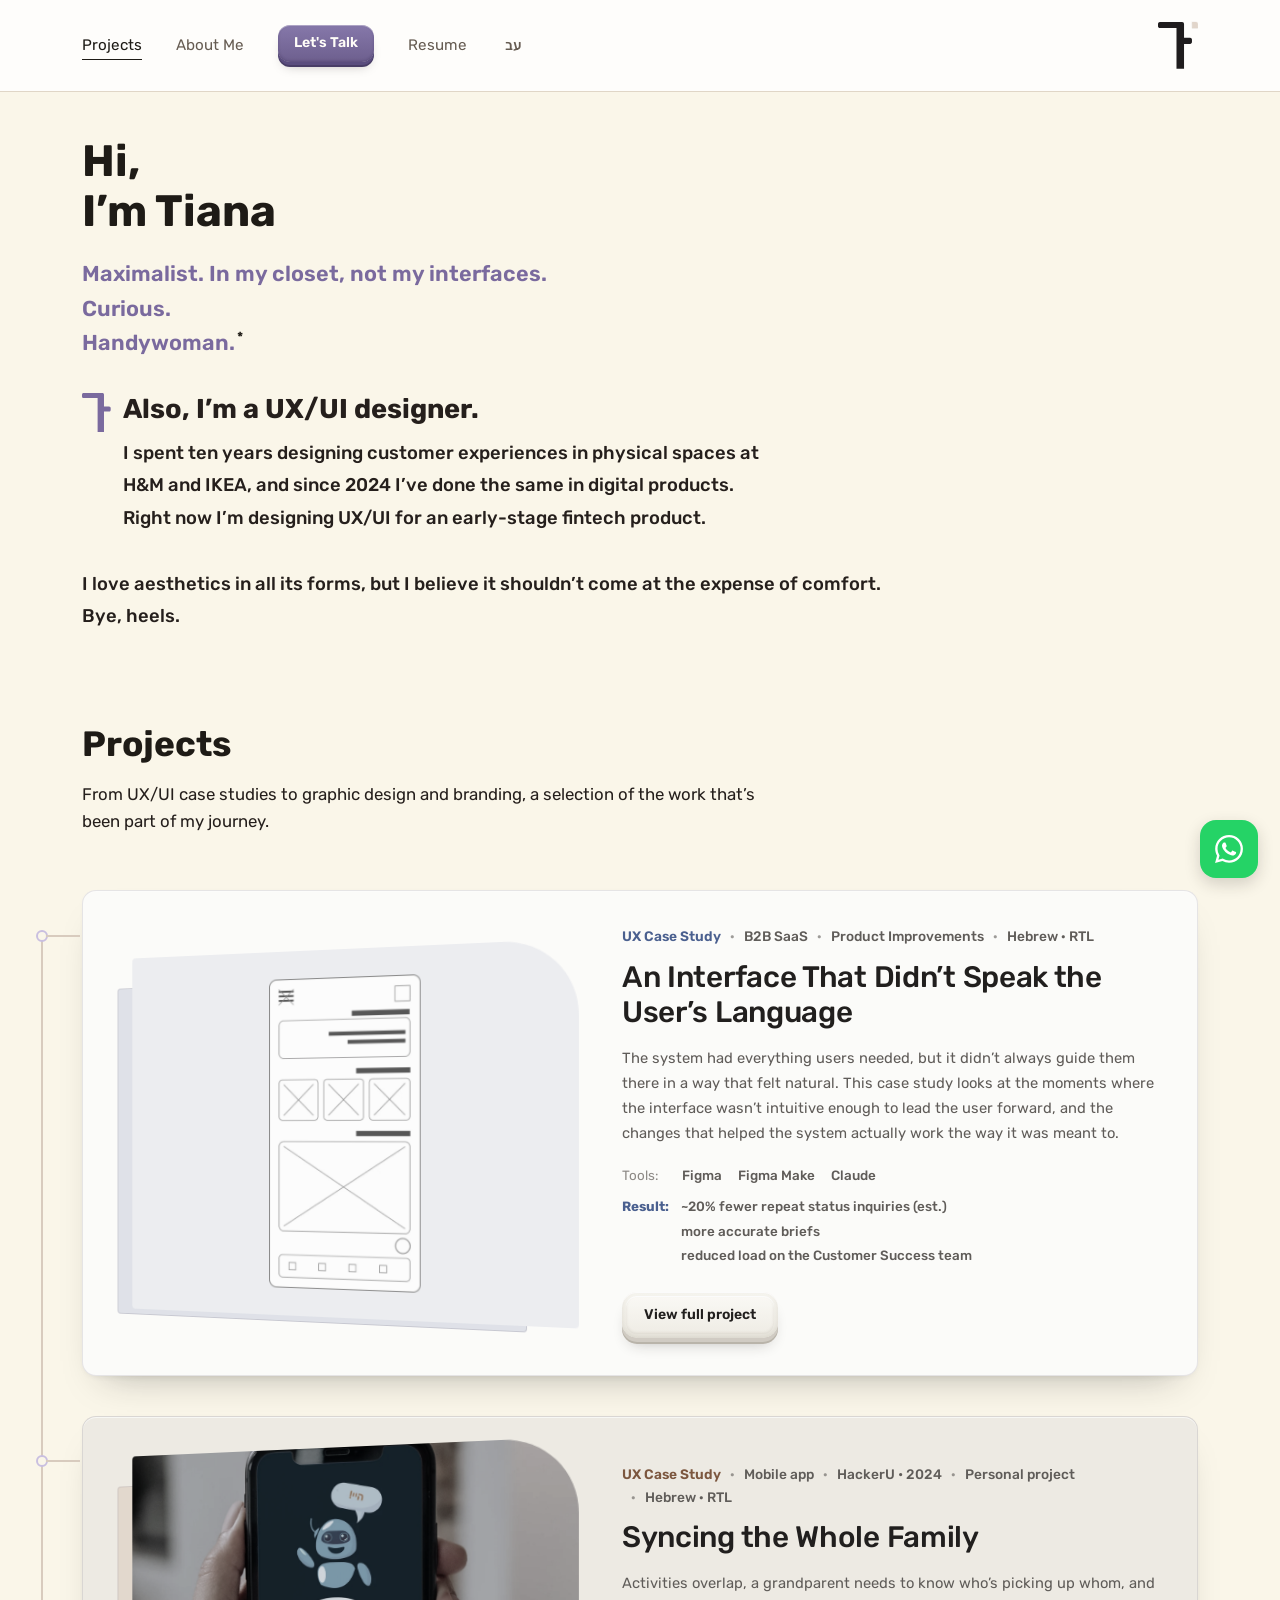
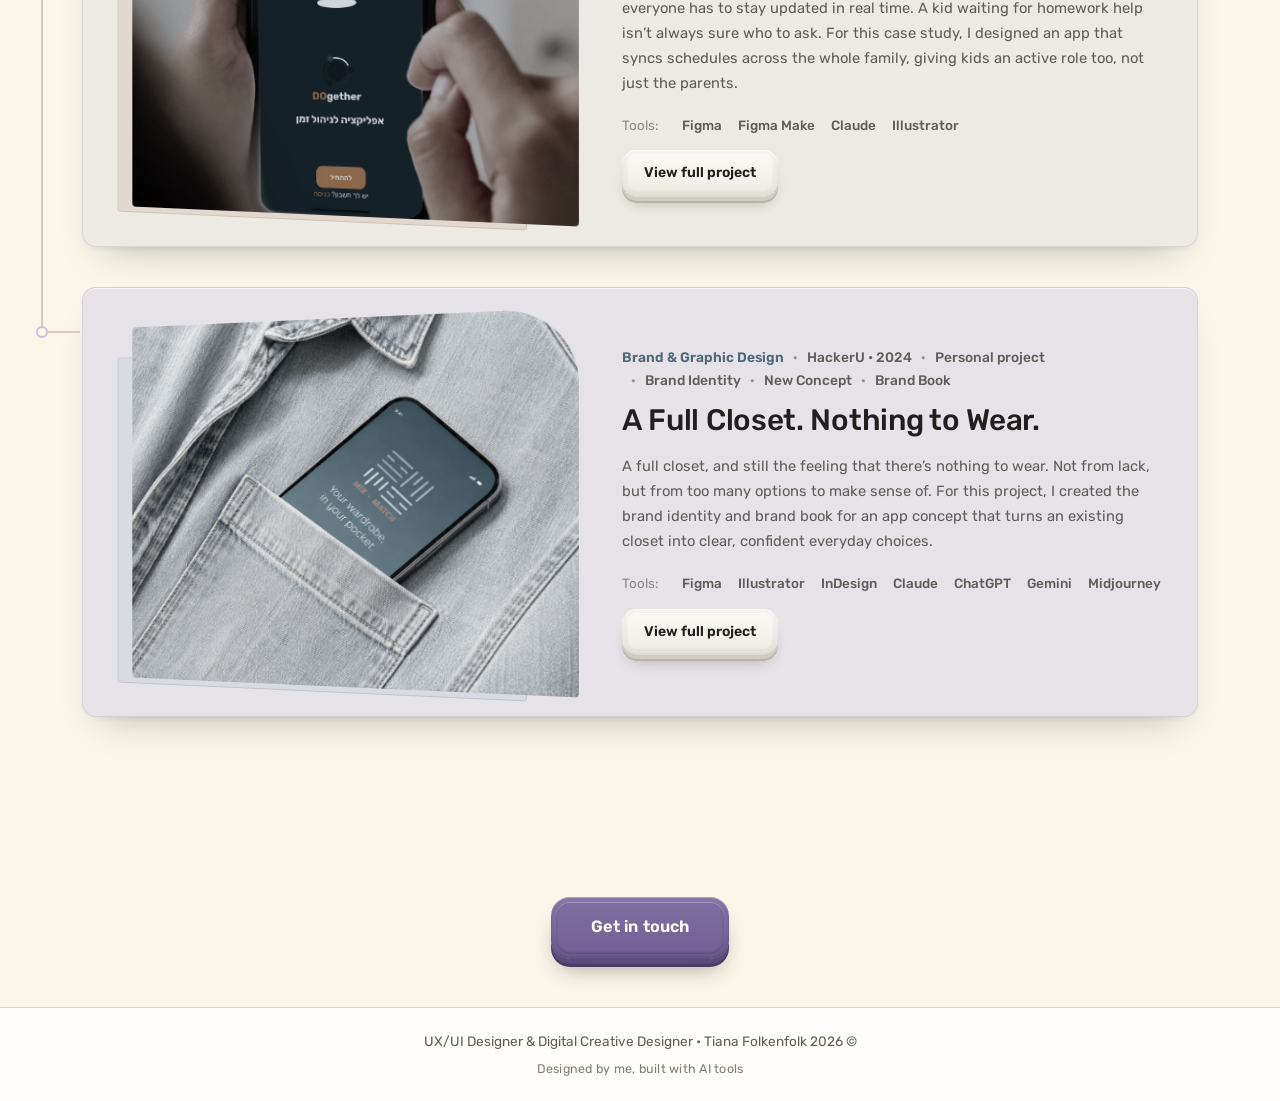
==== index.html @ 1ed94e18 "תיקונים טכניים חדשים" ====
<!DOCTYPE html>
<html lang="en" dir="ltr" class="lang-en">
<head>
<script>(function(){try{if(localStorage.getItem('site-lang-v2')==='he'){var d=document.documentElement;d.lang='he';d.dir='rtl';d.classList.remove('lang-en');}}catch(e){}})();</script>
<!-- Analytics (GA4): production only, see js/analytics.js -->
<script src="js/analytics.js"></script>
<meta charset="UTF-8">
<meta name="viewport" content="width=device-width, initial-scale=1.0">
<title>Tiana Folkenfolk | UX/UI &amp; Digital Creative Designer</title>
<meta name="description" content="UX/UI designer turning user behavior and visual hierarchy into simple, effective digital experiences.">
<link rel="icon" type="image/png" sizes="32x32" href="assets/favicon-32.png">
<meta property="og:type" content="website">
<meta property="og:site_name" content="Tiana Folkenfolk">
<meta property="og:url" content="https://tianaf-portfolio.vercel.app/">
<meta property="og:title" content="Tiana Folkenfolk | UX/UI &amp; Digital Creative Designer">
<meta property="og:description" content="UX/UI designer turning user behavior and visual hierarchy into simple, effective digital experiences.">
<meta property="og:image" content="https://tianaf-portfolio.vercel.app/assets/og-image.png">
<meta property="og:image:width" content="1200">
<meta property="og:image:height" content="630">
<meta property="og:locale" content="en_US">
<meta property="og:locale:alternate" content="he_IL">
<meta name="twitter:card" content="summary_large_image">
<meta name="twitter:title" content="Tiana Folkenfolk | UX/UI &amp; Digital Creative Designer">
<meta name="twitter:description" content="UX/UI designer turning user behavior and visual hierarchy into simple, effective digital experiences.">
<meta name="twitter:image" content="https://tianaf-portfolio.vercel.app/assets/og-image.png">
<link rel="preconnect" href="https://fonts.googleapis.com">
<link href="https://fonts.googleapis.com/css2?family=Rubik:wght@400;500;600;700&display=swap" rel="stylesheet">
<link rel="stylesheet" href="css/style.css">

</head>
<body data-page="index">

<header class="site-header">
  <nav class="nav">
    <ul class="nav-links">
      <li><a href="index.html#work" class="active" data-i18n="nav-home">Projects</a></li>
      <li><a href="about.html" data-i18n="nav-about">About Me</a></li>
      <li><a href="contact.html" data-i18n="nav-contact">Let's Talk</a></li>
      <li><a href="assets/tiana-folkenfolk-cv-en.pdf" target="_blank" rel="noopener" class="nav-cv-btn" data-i18n="nav-cv">Resume</a></li>
      <li><button class="lang-toggle" type="button" aria-label="עבור לעברית">עב</button></li>
    </ul>
    <a class="brand logo-lockup" href="index.html" data-i18n-aria="brand-aria" aria-label="Tiana Folkenfolk">
      <svg class="logo-mark" viewBox="0 0 106 124" aria-hidden="true" focusable="false"><g fill="#1f1c1d"><path d="M0,5C0,2.24,2.24,0,5,0h49c2.76,0,5,2.24,5,5v6c0,2.76-2.24,5-5,5H5c-2.76,0-5-2.24-5-5v-6Z"/><path d="M49,0h15c2.76,0,5,2.24,5,5v119h-20V0Z"/><path d="M59,47c0-2.76,2.24-5,5-5h21c2.76,0,5,2.24,5,5v6c0,2.76-2.24,5-5,5h-21c-2.76,0-5-2.24-5-5v-6Z"/></g><path class="logo-dot" fill="#E1D5CA" d="M90.5,0h10a5,5 0 0 1 5,5V16h-15Z"/></svg>
    </a>
    <button class="menu-toggle" data-i18n-aria="menu-toggle-aria" aria-label="Open menu">&#9776;</button>
  </nav>
  <div class="mobile-menu">
    <a href="index.html#work" class="active" data-i18n="nav-home">Projects</a>
    <a href="about.html" data-i18n="nav-about">About Me</a>
    <a href="contact.html" data-i18n="nav-contact">Let's Talk</a>
    <a href="assets/tiana-folkenfolk-cv-en.pdf" target="_blank" rel="noopener" class="nav-cv-btn" data-i18n="nav-cv">Resume</a>
    <button class="lang-toggle lang-toggle--mobile" type="button" aria-label="עבור לעברית">עב</button>
  </div>
</header>

<main>
  <section class="hero">
    <div class="wrap">
      <h1 data-i18n="hero-h1">Hi,<br>I’m Tiana</h1>
      <p class="subline" data-i18n="hero-subline">Maximalist. In my closet, not my interfaces. <br class="subline-break">Curious. <br class="subline-break">Handywoman.<button type="button" class="footnote-ref" data-footnote-trigger="handywoman">*</button></p>
      <div class="footnote-popup" id="footnote-popup-handywoman">
        <div class="footnote-popup-inner">
          <div class="footnote-popup-card">
            <button type="button" class="footnote-popup-close" data-i18n-aria="trivia-close-aria" aria-label="Close">&times;</button>
            <div class="footnote-popup-text" data-i18n="footnote-handywoman"><span class="footnote-asterisk">*</span> Handywoman: a fully independent woman who knows exactly how to call her husband for help, all by herself.</div>
          </div>
        </div>
      </div>
      <div class="hero-lede-block">
        <svg class="hero-detail-mark" viewBox="0 0 90 124" aria-hidden="true" focusable="false"><g fill="#7A6A9E"><path d="M0,5C0,2.24,2.24,0,5,0h49c2.76,0,5,2.24,5,5v6c0,2.76-2.24,5-5,5H5c-2.76,0-5-2.24-5-5v-6Z"/><path d="M49,0h15c2.76,0,5,2.24,5,5v119h-20V0Z"/><path d="M59,47c0-2.76,2.24-5,5-5h21c2.76,0,5,2.24,5,5v6c0,2.76-2.24,5-5,5h-21c-2.76,0-5-2.24-5-5v-6Z"/></g></svg>
        <p class="hero-lede" data-i18n="hero-lede"><span class="lede-lead">Also, I’m a UX/UI designer.</span> I spent ten years designing <span class="hl">customer experiences in physical spaces</span> at H&amp;M and IKEA, and since 2024 I’ve done the same in digital products. Right now I’m designing UX/UI for an early-stage fintech product.</p>
      </div>
      <p class="hero-closing" data-i18n="hero-closing">I love aesthetics in all its forms, but I believe it shouldn’t come at the expense of comfort. <span class="bye">Bye,&nbsp;heels.</span></p>
    </div>
  </section>

  <section class="works-section" id="work">
    <div class="wrap">
      <h2 class="works-title" data-i18n="work-eyebrow">Projects</h2>
      <p data-i18n="work-intro">From UX/UI case studies to graphic design and branding, a selection of the work that’s been part of my journey.</p>

      <div class="work-list">

        <div class="work-row work-row--b2b reveal">
          <div class="work-image"><a class="work-image-link" href="work-b2b.html" tabindex="-1" aria-hidden="true"><img src="assets/cover-b2b-wireframe.webp" alt="Digital marketing platform for B2B" data-i18n-alt="cover-b2b-alt" loading="lazy"></a></div>
          <div class="work-content">
            <div class="work-tags work-tags--b2b">
              <span class="work-tag work-tag--category">UX Case Study</span>
              <span class="work-tag">B2B SaaS</span>
              <span class="work-tag">Product Improvements</span>
              <span class="work-tag">Hebrew · RTL</span>
            </div>
            <h3 data-i18n="b2b-h3">An Interface That Didn’t Speak the User’s Language</h3>
            <p class="work-desc" data-i18n="b2b-desc">The system had everything users needed, but it didn’t always guide them there in a way that felt natural. This case study looks at the moments where the interface wasn’t intuitive enough to lead the user forward, and the changes that helped the system actually work the way it was meant to.</p>
            <div class="work-tools">
              <span class="work-tools-label" data-i18n="work-tools-label">Tools:</span>
              <span class="tool-pill tool-pill--b2b">Figma</span>
              <span class="tool-pill tool-pill--b2b">Figma Make</span>
              <span class="tool-pill tool-pill--b2b">Claude</span>
            </div>
            <div class="work-meta work-meta--results" data-i18n="b2b-meta"><span class="rb-label">Result:</span><span class="rb-chip">~20% fewer repeat status inquiries (est.)</span><span class="rb-chip">more accurate briefs</span><span class="rb-chip">reduced load on the Customer Success team</span></div>
            <a href="work-b2b.html" class="work-btn" data-i18n="work-view-project">View full project</a>
          </div>
        </div>

        <div class="work-row work-row--dogether reveal">
          <div class="work-image"><a class="work-image-link" href="work-dogether.html" tabindex="-1" aria-hidden="true"><img src="assets/cover-dogether.webp" alt="Household management app: DOgether" data-i18n-alt="cover-dogether-alt" loading="lazy"></a></div>
          <div class="work-content">
            <div class="work-tags work-tags--dogether">
              <span class="work-tag work-tag--category">UX Case Study</span>
              <span class="work-tag">Mobile app</span>
              <span class="work-tag">HackerU • 2024</span>
              <span class="work-tag" data-i18n="dogether-tag-personal">Personal project</span>
              <span class="work-tag">Hebrew · RTL</span>
            </div>
            <h3 data-i18n="dogether-h3">Syncing the Whole Family</h3>
            <p class="work-desc" data-i18n="dogether-desc">Activities overlap, a grandparent needs to know who’s picking up whom, and everyone has to stay updated in real time. A kid waiting for homework help isn’t always sure who to ask. For this case study, I designed an app that syncs schedules across the whole family, giving kids an active role too, not just the parents.</p>
            <div class="work-tools">
              <span class="work-tools-label" data-i18n="work-tools-label">Tools:</span>
              <span class="tool-pill tool-pill--dogether">Figma</span>
              <span class="tool-pill tool-pill--dogether">Figma Make</span>
              <span class="tool-pill tool-pill--dogether">Claude</span>
              <span class="tool-pill tool-pill--dogether">Illustrator</span>
            </div>
            <a href="work-dogether.html" class="work-btn" data-i18n="work-view-project">View full project</a>
          </div>
        </div>

        <div class="work-row work-row--mixmatch reveal">
          <div class="work-image"><a class="work-image-link" href="work-mixmatch.html" tabindex="-1" aria-hidden="true"><img src="assets/cover-mixmatch.webp" alt="Mix.Match: brand identity and brand book" data-i18n-alt="cover-mixmatch-alt" loading="lazy"></a></div>
          <div class="work-content">
            <div class="work-tags work-tags--mixmatch">
              <span class="work-tag work-tag--category">Brand &amp; Graphic Design</span>
              <span class="work-tag">HackerU • 2024</span>
              <span class="work-tag" data-i18n="mixmatch-tag-personal">Personal project</span>
              <span class="work-tag">Brand Identity</span>
              <span class="work-tag">New Concept</span>
              <span class="work-tag">Brand Book</span>
            </div>
            <h3 data-i18n="mixmatch-h3">A Full Closet. Nothing to Wear.</h3>
            <p class="work-desc" data-i18n="mixmatch-desc">A full closet, and still the feeling that there’s nothing to wear. Not from lack, but from too many options to make sense of. For this project, I created the brand identity and brand book for an app concept that turns an existing closet into clear, confident everyday choices.</p>
            <div class="work-tools">
              <span class="work-tools-label" data-i18n="work-tools-label">Tools:</span>
              <span class="tool-pill tool-pill--mixmatch">Figma</span>
              <span class="tool-pill tool-pill--mixmatch">Illustrator</span>
              <span class="tool-pill tool-pill--mixmatch">InDesign</span>
              <span class="tool-pill tool-pill--mixmatch">Claude</span>
              <span class="tool-pill tool-pill--mixmatch">ChatGPT</span>
              <span class="tool-pill tool-pill--mixmatch">Gemini</span>
              <span class="tool-pill tool-pill--mixmatch">Midjourney</span>
            </div>
            <a href="work-mixmatch.html" class="work-btn" data-i18n="work-view-project">View full project</a>
          </div>
        </div>

      </div>
    </div>
  </section>

  <section class="case-bottom-cta">
    <div class="wrap">
      <a href="contact.html" class="btn keycap keycap--purple" data-i18n="cta-contact">Get in touch</a>
    </div>
  </section>
</main>

<footer>
  <div class="wrap" data-i18n="footer-text">UX/UI Designer &amp; Digital Creative Designer • Tiana Folkenfolk 2026 ©</div>
  <div class="wrap footer-credit" data-i18n="footer-credit">Designed by me, built with AI tools</div>
</footer>

<div class="trivia-teaser" id="trivia-teaser">
  <button class="trivia-teaser-close" data-i18n-aria="trivia-close-aria" aria-label="Close">&times;</button>
  <a href="about.html#trivia" class="trivia-teaser-link">
    <span class="trivia-teaser-text" data-i18n="trivia-teaser-text">Wait...<strong>fancy a quick game?</strong></span>
  </a>
</div>

<a href="https://wa.me/972525218873" target="_blank" rel="noopener" class="whatsapp-fab" data-i18n-aria="whatsapp-aria" aria-label="Send a WhatsApp message">
  <svg viewBox="0 0 24 24"><path d="M17.472 14.382c-.297-.149-1.758-.867-2.03-.967-.273-.099-.471-.148-.67.15-.197.297-.767.966-.94 1.164-.173.199-.347.223-.644.075-.298-.15-1.255-.463-2.39-1.475-.883-.788-1.48-1.761-1.653-2.059-.173-.297-.018-.458.13-.606.134-.133.298-.347.446-.52.149-.174.198-.298.298-.497.099-.198.05-.371-.025-.52-.075-.149-.669-1.612-.916-2.207-.242-.579-.487-.5-.669-.51-.173-.008-.371-.01-.57-.01-.198 0-.52.074-.792.372-.272.297-1.04 1.016-1.04 2.479 0 1.462 1.065 2.875 1.213 3.074.149.198 2.096 3.2 5.077 4.487.709.306 1.262.489 1.694.625.712.227 1.36.195 1.871.118.571-.085 1.758-.719 2.006-1.413.248-.694.248-1.289.173-1.413-.074-.124-.272-.198-.57-.347m-5.421 7.403h-.004a9.87 9.87 0 01-5.031-1.378l-.361-.214-3.741.982.998-3.648-.235-.374a9.86 9.86 0 01-1.51-5.26c.001-5.45 4.436-9.884 9.888-9.884 2.64 0 5.122 1.03 6.988 2.898a9.825 9.825 0 012.893 6.994c-.003 5.45-4.437 9.884-9.885 9.884m8.413-18.297A11.815 11.815 0 0012.05 0C5.495 0 .16 5.335.157 11.892c0 2.096.547 4.142 1.588 5.945L.057 24l6.305-1.654a11.882 11.882 0 005.683 1.448h.005c6.554 0 11.89-5.335 11.893-11.893a11.821 11.821 0 00-3.48-8.413"/></svg>
</a>

<script src="js/i18n-data.js"></script>
<script src="js/i18n.js"></script>
<script src="js/main.js"></script>
<script src="js/work-flow.js"></script>
</body>
</html>
---- css/style.css ----
/* ===== טיאנה פולקנפולק — Portfolio Stylesheet ===== */

:root{
  --bg: #faf6e9;
  --bg-soft: #fefdfb;
  --card: #fefdfb;
  --card-alt: #f2ede0;
  --border: #e0d6c7;
  --text: #251f1c;
  --text-muted: #665c52;
  --text-faint: #948a80;
  --accent: #1e1b16;
  --accent-soft: rgba(30, 27, 22, .12);
  --on-accent: #faf6e9;
  --radius: 10px;
  --max-width: 1180px;
}

*{ box-sizing: border-box; margin:0; padding:0; }

[hidden]{ display:none !important; }

html{ scroll-behavior: smooth; background: var(--bg); }

body{
  background: var(--bg);
  color: var(--text);
  font-family: 'Rubik', 'Assistant', Arial, sans-serif;
  line-height: 1.65;
  -webkit-font-smoothing: antialiased;
  min-height: 100vh;
  display: flex;
  flex-direction: column;
}

img{ max-width:100%; display:block; }

a{ color: inherit; text-decoration:none; }

.wrap{
  max-width: var(--max-width);
  margin: 0 auto;
  padding: 0 32px;
}

/* ===== Header ===== */
header.site-header{
  background: var(--bg-soft);
  border-bottom: 1px solid var(--border);
  position: sticky;
  top: 0;
  z-index: 50;
}

.nav{
  max-width: var(--max-width);
  margin: 0 auto;
  padding: 22px 32px;
  display:flex;
  align-items:center;
  justify-content:space-between;
}

.brand{
  font-weight:400;
  font-size: 1.15rem;
  letter-spacing: -.01em;
}

.logo-lockup{
  display:flex;
  align-items:center;
  gap: 10px;
}

.logo-mark{
  width: 40px;
  height: auto;
  display: block;
  flex: 0 0 auto;
  animation: logoMarkIn .6s ease-out both;
}

@keyframes logoMarkIn{
  from{ opacity: 0; transform: translateY(-6px) scale(.92); }
  to{ opacity: 1; transform: translateY(0) scale(1); }
}

@media (prefers-reduced-motion: reduce){
  .logo-mark{ animation: none; opacity: 1; transform: none; }
}

.nav-links{
  display:flex;
  gap: 36px;
  list-style:none;
}

.nav-links a{
  position:relative;
  font-size: .95rem;
  color: var(--text-muted);
  transition: color .15s ease;
  padding: 4px 0;
}

.nav-links a::after{
  content:"";
  position:absolute;
  inset-inline-start:0; bottom:-2px;
  width:0; height:1px;
  background: var(--accent);
  transition: width .2s ease;
}

.nav-links a:hover,
.nav-links a.active{
  color: var(--accent);
}

.nav-links a:hover::after,
.nav-links a.active::after{
  width:100%;
}

.nav-cv-btn{
  display:inline;
  color: var(--text-muted) !important;
  font-size: .95rem;
  font-weight:400;
  line-height: inherit;
  border:none;
  background:none;
  padding: 4px 0;
  transition: color .15s ease;
}

.nav-cv-btn:hover{
  color: var(--accent) !important;
}

.nav-cv-btn:focus,
.nav-cv-btn:focus-visible{
  outline: none;
}

.menu-toggle{
  display:none;
  background:none;
  border:none;
  color: var(--text);
  font-size: 1.6rem;
  cursor:pointer;
}

.mobile-menu{
  display:none;
  flex-direction:column;
  gap: 4px;
  padding: 8px 32px 24px;
  border-bottom: 1px solid var(--border);
  background: var(--bg-soft);
}

.mobile-menu a{
  padding: 12px 0;
  color: var(--text-muted);
  border-bottom: 1px solid var(--border);
}

.mobile-menu a.active{ color: var(--accent); }

.mobile-menu .nav-cv-btn{
  display:block;
  width:auto;
  padding: 12px 0;
  border-radius:0;
  border:none;
  background:none;
  color: var(--text-muted) !important;
}

.mobile-menu .nav-cv-btn:hover{ background:none; color: var(--accent) !important; }

.lang-toggle{
  background:none;
  border: 1px solid var(--border);
  border-radius: 6px;
  padding: 5px 11px;
  font-size: .82rem;
  font-weight: 600;
  font-family: inherit;
  color: var(--text-muted);
  cursor: pointer;
  transition: border-color .15s ease, color .15s ease;
}

.lang-toggle:hover{
  border-color: var(--accent);
  color: var(--accent);
}

.mobile-menu .lang-toggle--mobile{
  display: block;
  width: auto;
  margin-top: 10px;
}

.mobile-menu.open{ display:flex; }

@media (max-width: 860px){
  .nav-links{ display:none; }
  .menu-toggle{ display:block; order:-1; }
}

/* ===== Hero / page sections ===== */
main{ flex: 1 0 auto; }

main:has(> .contact-hero){
  display:flex;
  align-items:center;
}
main:has(> .contact-hero) .contact-hero{ width:100%; }

section{ padding: 90px 0; }

.hero{
  text-align:start;
  padding: 110px 0 20px;
}

.tag-pill{
  display:inline-block;
  background: none;
  color: #7A6A9E;
  border: none;
  padding: 0;
  font-size: .9rem;
  font-weight:600;
  margin-bottom: 28px;
  text-align:center;
  white-space: nowrap;
}

@media (max-width: 600px){
  .tag-pill{
    font-size: .72rem;
    padding: 0;
    letter-spacing: -.01em;
  }
}

.hero h1{
  font-size: 2.75rem;
  font-weight: 700;
  line-height: 1.15;
  margin-bottom: 20px;
  color: var(--accent);
}

.hero p{
  max-width: 680px;
  margin-block: 0 24px;
  margin-inline: 0 auto;
  color: var(--text);
  font-size: 1.05rem;
  line-height: 1.6;
}

.hero p.hero-lede{
  font-size: 1.15rem;
  font-weight: 500;
  line-height: 1.75;
  color: var(--text);
  margin-bottom: 0;
}

.hero .hero-closing{
  font-size: 1.15rem;
  font-weight: 500;
  line-height: 1.75;
  color: var(--text);
  border-top: 1px solid rgba(122,106,158,.25);
  padding-top: 16px;
  margin-top: 20px;
  margin-bottom: 0;
}

.hero-lede .lede-prefix{
  font-size: inherit;
  font-weight: inherit;
  color: inherit;
  margin-inline-end: 0;
}

.hero-lede .hl{
  color: #7A6A9E;
}

.hero-lede-block{
  display: flex;
  align-items: flex-start;
  gap: 12px;
  max-width: 680px;
  margin-inline: 0 auto;
}

/* the paragraph mark is drawn from the logo's own geometry (bar, stem, stub; same radii),
   same orientation as the logo in both languages */
.hero-detail-mark{
  width: 28.7px;
  height: auto;
  flex: 0 0 auto;
  margin-top: 2px;
}

@media (max-width: 600px){
  .hero h1{ font-size: 2rem; }
  .hero p.hero-lede,
  .hero .hero-closing{ font-size: 1.02rem; }
  .hero-lede-block{ gap: 6px; }
  .hero-detail-mark{ width: 25px; margin-top: 2px; }
}

.footnote-ref{
  font: inherit;
  background: none;
  border: none;
  padding: 0;
  cursor: pointer;
  font-size: .65em;
  vertical-align: super;
  color: var(--accent);
  margin-inline-start: 2px;
}

.footnote-asterisk{
  color: var(--accent);
  font-weight:600;
}

[data-page="index"] .footnote-asterisk{
  color: #6D5F8E;
}

/* inline expanding note - pushes the content below it down instead of covering anything */
.footnote-popup{
  display: grid;
  grid-template-rows: 0fr;
  opacity: 0;
  transition: grid-template-rows .25s ease, opacity .2s ease;
}

.footnote-popup.show{
  grid-template-rows: 1fr;
  opacity: 1;
  margin-bottom: 20px;
}

.footnote-popup-inner{
  overflow: hidden;
  min-height: 0;
}

.footnote-popup-card{
  position: relative;
  max-width: 320px;
  background: var(--card);
  border: 1px solid var(--accent);
  border-radius: 12px;
  padding: 14px 34px 14px 18px;
  margin-top: 4px;
}

.footnote-popup-close{
  position: absolute;
  top: 6px;
  left: 8px;
  background: none;
  border: none;
  color: var(--text-muted);
  font-size: 1.1rem;
  line-height: 1;
  cursor: pointer;
  padding: 4px;
}

.footnote-popup-close:hover{ color: var(--text); }

.footnote-popup-text{
  font-size: .8rem;
  line-height: 1.5;
  color: #6D5F8E;
}

@media (max-width: 600px){
  .footnote-popup-card{ max-width: none; }
  .footnote-popup-text{ font-size: .78rem; }
}

.hero .subline{
  font-size: 1.35rem;
  font-weight: 600;
  color: #7A6A9E;
  margin-bottom: 20px;
}

@media (max-width: 600px){
  .hero .subline{ font-size: 1.1rem; }
}

.btn-row{
  display:flex;
  gap: 16px;
  justify-content:center;
  flex-wrap:wrap;
}

.btn{
  display:inline-block;
  padding: 14px 30px;
  border-radius: 6px;
  font-weight:600;
  font-size: .95rem;
  cursor:pointer;
  transition: transform .15s ease, opacity .15s ease, box-shadow .15s ease;
  border: 1px solid transparent;
}

.btn:hover{ transform: translateY(-2px); }
.btn:active{ transform: translateY(0) scale(.97); }

.btn-primary{
  background: var(--accent);
  color: var(--on-accent);
}

.btn-outline{
  background: transparent;
  color: var(--accent);
  border-color: var(--accent);
}

/* touch feedback (no real hover on touch devices) */
@media (hover: none){
  .btn:active{ opacity:.8; transform: scale(.97); }
  .work-card:active{ transform: scale(.98); border-color: var(--accent); }
  .card:active{ border-color: #E1D5CA; }
}

/* ===== Page header (about/contact) ===== */
.page-hero{
  padding: 0 0 60px;
}

.eyebrow{
  color: var(--accent);
  font-size: .9rem;
  font-weight:600;
  margin-bottom: 14px;
}

.page-hero h1{
  font-size: 2.4rem;
  font-weight:700;
  max-width: 720px;
  margin-bottom: 24px;
  color: var(--accent);
}

.page-hero p{
  color: var(--text-muted);
  max-width: 680px;
  margin-bottom: 18px;
}

/* ===== About: editorial spread (photo + big heading + scattered text) ===== */
.about-spread{
  display: flex;
  align-items: flex-start;
  gap: 0;
}

.about-spread-photo{
  position: relative;
  flex: 0 0 260px;
  width: 260px;
  border-radius: var(--radius);
  overflow: hidden;
}

.about-spread-photo img{
  display: block;
  width: 100%;
  height: 340px;
  object-fit: cover;
}

.about-spread-photo-caption{
  position: absolute;
  inset-inline: 0;
  bottom: 0;
  padding: 16px 18px;
  background: linear-gradient(to top, rgba(20,17,13,.72), rgba(20,17,13,0));
  color: #faf6e9;
  font-weight: 600;
  font-size: .85rem;
  letter-spacing: .01em;
}

.about-spread-divider{
  flex: 0 0 1px;
  width: 1px;
  align-self: stretch;
  background: var(--border);
  margin: 6px 36px;
}

.about-spread-main{
  flex: 1 1 auto;
  min-width: 0;
  padding-top: 4px;
}

.about-h1{
  font-size: 2.7rem;
  max-width: none;
}

.about-lede{
  color: var(--text-muted);
  max-width: 460px;
  margin-top: 14px;
}

.about-spread-lower{
  display: flex;
  flex-wrap: wrap;
  align-items: flex-start;
  gap: 44px;
  margin: 40px 0 8px;
}

.about-block{
  flex: 1 1 340px;
  color: var(--text-muted);
  line-height: 1.9;
  background: var(--bg);
  border-radius: var(--radius);
  padding: 26px 28px;
  box-shadow: 0 10px 28px rgba(30,27,22,.06);
}

.about-pullquote{
  position: relative;
  flex: 1 1 260px;
  padding: 26px 30px 26px 26px;
  font-size: 1.35rem;
  font-weight: 700;
  line-height: 1.55;
  color: var(--accent);
  background: var(--bg);
  border-radius: var(--radius);
  box-shadow: 0 14px 32px rgba(30,27,22,.09);
}

.about-pullquote::before{
  content: "";
  position: absolute;
  top: 26px;
  inset-inline-end: 0;
  width: 4px;
  height: calc(100% - 52px);
  border-radius: 2px;
  background: #7A6A9E;
}

@media (max-width: 860px){
  .about-spread{
    flex-direction: column;
  }
  .about-spread-photo{
    width: 100%;
    flex: none;
  }
  .about-spread-photo img{
    height: 300px;
    object-position: center top;
  }
  .about-spread-divider{
    display: none;
  }
  .about-spread-main{
    margin-top: 18px;
  }
  .about-h1{
    font-size: 1.9rem;
  }
  .about-spread-lower{
    gap: 20px;
  }
  .about-block{
    padding: 22px 22px;
  }
  .about-pullquote{
    padding: 22px 26px 22px 22px;
  }
  .about-pullquote::before{
    top: 22px;
    height: calc(100% - 44px);
  }
}

/* ===== About: poster variant (photo as full background, scattered floating cards) ===== */
.about-poster{
  position: relative;
  margin-bottom: 8px;
  padding: 0 8px 60px;
}

.about-poster-media{
  position: relative;
  width: 100%;
  aspect-ratio: 4 / 3.1;
  border-radius: var(--radius);
  overflow: hidden;
  background: #cfcac0;
}

.about-poster-media img{
  display: block;
  width: 100%;
  height: 100%;
  object-fit: cover;
  object-position: center 20%;
}

.about-poster-title{
  position: absolute;
  top: 6%;
  left: 4%;
  max-width: 400px;
  text-align: right;
  z-index: 3;
  text-shadow: 0 1px 18px rgba(250,246,233,.55), 0 1px 2px rgba(250,246,233,.4);
}

.about-poster-title .about-h1{
  font-size: 2.25rem;
}

.about-poster-card{
  position: absolute;
  max-width: 300px;
  background: rgba(250, 246, 233, .96);
  padding: 22px 26px;
  border-radius: var(--radius);
  box-shadow: 0 16px 36px rgba(20, 17, 13, .16);
  color: var(--text-muted);
  font-size: .95rem;
  line-height: 1.8;
  z-index: 2;
}

.about-poster-card--intro{
  top: 9%;
  right: 4%;
  max-width: 280px;
}

.about-poster-card--work{
  top: 54%;
  right: 4%;
  max-width: 300px;
}

.about-poster-card--phil{
  bottom: -36px;
  left: -18px;
  max-width: 400px;
  z-index: 3;
  box-shadow: 0 20px 44px rgba(20, 17, 13, .2);
}

.about-poster-card--phil .about-poster-quote{
  position: relative;
  display: block;
  font-size: 1.25rem;
  font-weight: 700;
  line-height: 1.5;
  color: var(--accent);
  padding-inline-end: 18px;
  margin-top: 16px;
}

.about-poster-card--phil .about-poster-quote::before{
  content: "";
  position: absolute;
  top: 2px;
  inset-inline-end: 0;
  width: 4px;
  height: calc(100% - 4px);
  border-radius: 2px;
  background: #7A6A9E;
}

@media (max-width: 860px){
  .about-poster{
    padding: 0;
  }
  .about-poster-media{
    position: static;
    aspect-ratio: auto;
    height: 320px;
  }
  .about-poster-media img{
    object-position: center top;
  }
  .about-poster-title,
  .about-poster-card{
    position: static;
    max-width: none;
    margin-top: 18px;
  }
  .about-poster-title{
    text-align: right;
  }
  .about-poster-title .about-h1{
    font-size: 1.9rem;
  }
  .about-poster-card--phil{
    margin-bottom: 0;
  }
}

/* ===== About: editorial (magazine layout, structure per Figma, site styling) ===== */
.about-editorial{
  max-width: 980px;
  margin: 0 auto;
  text-align: center;
}

/* ===== About: layered hero (photo / sketch / wireframe / UI converge into one portrait) ===== */
.ed-intro{
  max-width: 1180px;
  margin: 0 auto;
  padding: 70px 0 40px;
  overflow-x: clip;
}

.mag-page{
  max-width: 720px;
  margin: 0 auto;
}
@media (min-width: 761px){
  .ed-intro{ padding-top: 28px; }
  .mag-page{ max-width: min(720px, calc((100vh - 120px) * .8)); min-width: 460px; }
  @supports (height: 100svh){
    .mag-page{ max-width: min(720px, calc((100svh - 120px) * .8)); min-width: 460px; }
  }
}

.lh{ position: relative; width: 100%; }
.lh-eyebrow{
  text-align: center; color: var(--text);
  font-size: .75rem; font-weight: 600; letter-spacing: .24em; text-transform: uppercase;
}
.lh-eyebrow::after{
  content: ""; display: block; width: 34px; height: 1.5px; background: #7A6A9E; margin: 11px auto 0;
}
.lh-stage{
  position: relative; width: 100%; height: 520px; margin-top: 8px;
  perspective: 1600px;
  touch-action: pan-y; cursor: grab;
  user-select: none; -webkit-user-select: none;
  -webkit-tap-highlight-color: transparent;
}
.lh-stage.is-dragging{ cursor: grabbing; }
.lh-shadow{
  position: absolute; left: 50%; bottom: 0; width: 340px; height: 50px; transform-origin: 50% 100%;
  border-radius: 50%; background: radial-gradient(ellipse, rgba(37,31,28,.24), transparent 70%);
  filter: blur(7px); opacity: 0; pointer-events: none;
}
.lh-rig{ position: absolute; left: 50%; top: 50%; width: 0; height: 0; transform-style: preserve-3d; opacity: 0; }
.lh-layer{
  position: absolute; width: 380px; height: 475px; left: -190px; top: -237px;
  border-radius: 14px; overflow: hidden; transform-style: flat;
}
.lh-layer:nth-child(n+2){ opacity: 0; }
.lh-paper, .lh-fill{ position: absolute; inset: 0; }
.lh-pic{ background-size: cover; background-position: center; filter: grayscale(45%) contrast(1.06) brightness(1.03); }
.lh-sketch{ background-size: cover; background-position: center; }
.lh-wf{ width: 100%; height: 100%; }
.lh-imgbox{ position: absolute; left: 14px; right: 14px; top: 52px; height: 290px; border-radius: 8px; background: #e7e0f3; border: 1.5px solid #cfc5e2; }
.lh-btn{ position: absolute; left: 22px; top: 352px; width: 112px; height: 30px; border-radius: 15px; background: #7A6A9E; }
.lh-scrim{ position: absolute; left: 0; right: 0; bottom: 0; height: 52%; background: linear-gradient(to top, rgba(10,8,6,.72), rgba(10,8,6,0)); opacity: 0; }
.lh-tscrim{ position: absolute; left: 0; right: 0; top: 0; height: 26%; background: linear-gradient(to bottom, rgba(10,8,6,.55), rgba(10,8,6,0)); opacity: 0; }
.lh-skl{ position: absolute; inset-inline-start: 22px; height: 14px; border-radius: 7px; background: #d9d2e8; }

/* headline + role float on their own plane above the UI layer */
.lh-T{
  position: absolute; width: 380px; height: 475px; left: -190px; top: -237px;
  transform-style: preserve-3d; pointer-events: none; opacity: 0;
}
.lh-role{
  position: absolute; top: 18px; inset-inline: 18px;
  color: #251f1c; font-size: 8.6px; font-weight: 600; letter-spacing: .11em; text-transform: uppercase; line-height: 1.3;
}
.lang-en .lh-role{ white-space: nowrap; }
.lh-T .lh-head{
  position: absolute; inset-inline: 22px; bottom: 22px; margin: 0; max-width: none; text-align: start;
  color: #251f1c; font-family: 'Bodoni Moda', 'Rubik', serif; font-weight: 500;
  font-size: 23px; line-height: 1.18; letter-spacing: -.01em; opacity: 0;
}
.lh-T .lh-head em{ display: inline-block; font-style: italic; font-weight: 600; color: #7A6A9E; }

/* before JS runs the stage stays empty (the portrait must not flash at the start of the animation); about.html's <noscript> shows it when there is no JS */
.lh:not(.lh-ready) .lh-rig{ opacity: 0; }
.lh:not(.lh-ready) .lh-T{ display: none; }

/* ===== About: body content (quote + fact cards) ===== */
.mag-body{ padding: 34px 4px 0; }

.mag-body .mag-quote-lead{
  font-size: .92rem; line-height: 1.7; color: var(--text-muted); max-width: 62ch; margin: 0 0 14px;
  text-align: start;
  opacity: 0; transform: translateY(16px);
  transition: opacity 700ms ease, transform 700ms ease;
}
.mag-body .mag-quote-lead strong{ color: var(--text); font-weight: 600; }

.mag-body .mag-quote{
  border-top: 1px solid rgba(122,106,158,.4); border-bottom: 1px solid rgba(122,106,158,.4);
  padding: 22px 0; margin: 0 0 36px;
  font-family: 'Bodoni Moda', 'Rubik', serif; font-style: italic; font-weight: 500;
  font-size: clamp(19px, 2.4vw, 25px); line-height: 1.45; color: var(--text); max-width: 62ch;
  text-align: start;
  opacity: 0; transform: translateY(16px);
  transition: opacity 700ms ease, transform 700ms ease;
}
.mag-body .mag-quote strong{ color: #7A6A9E; font-weight: 700; font-style: normal; }

.mag-body.content-in .mag-quote-lead{ opacity: 1; transform: none; transition-delay: 0ms; }
.mag-body.content-in .mag-quote{ opacity: 1; transform: none; transition-delay: 120ms; }

.mag-facts{ display: grid; grid-template-columns: 1fr 1fr; gap: 22px; }

/* paper cards - same planes as the hero layers: cream (sketch), lavender (wireframe), soft layered shadow */
.paper-card, .stk-card, .card-grid .card{
  --paper: #fffdf8;
  background: var(--paper);
  border: 1px solid rgba(122,106,158,.16);
  border-radius: 14px;
  box-shadow: 0 1px 0 rgba(255,255,255,.7) inset, 0 20px 36px -22px rgba(37,31,28,.34), 0 3px 8px -4px rgba(37,31,28,.12);
  transform-origin: 50% 100%;
}
.mag-fact{ position: relative; padding: 18px 18px 16px; text-align: start; }
.stk--story .stk-card:nth-child(1){ --paper: #fffdf8; }
.stk--story .stk-card:nth-child(2){ --paper: #f4ecd8; }
.stk--story .stk-card:nth-child(3){ --paper: #e9e4f3; background-image: repeating-linear-gradient(90deg, rgba(122,106,158,.10) 0 1px, transparent 1px 63px); }
.mag-fact-inner{ position: relative; }
.mag-fact-label{
  font-size: .68rem; font-weight: 700; letter-spacing: .12em; text-transform: uppercase; color: #6D5F8E;
  margin: 4px 0 8px;
}
.mag-fact-text{ font-size: .92rem; line-height: 1.7; color: var(--text-muted); }
.mag-fact-text strong{ color: var(--text); font-weight: 600; }

@media (max-width: 760px){
  .lh-eyebrow{ font-size: .7rem; }
  .mag-body{ padding: 26px 4px 0; }
  .mag-body .mag-quote{ font-size: 20px; }
  .mag-facts{ grid-template-columns: 1fr; gap: 20px; }
}

@media (prefers-reduced-motion: reduce){
  .mag-body .mag-quote-lead, .mag-body .mag-quote{ opacity: 1; transform: none; transition: none; }
}

.ed-statement{
  max-width: 980px;
  margin: 8px auto 0;
  padding: 0 24px;
}

.ed-statement p{
  font-style: normal;
  font-size: 1.35rem;
  line-height: 1.6;
  color: var(--accent);
  text-wrap: pretty;
  max-width: none;
  margin-bottom: 0;
}

.ed-statement p + p{
  margin-top: 24px;
}

.lang-en .about-hero-wrap{ max-width: 1244px; padding-inline: 16px; }
/* EN: slightly wider than HE, but never wider than the viewport (was -29px margins => 13px sideways scroll on phones)
   and capped for readable line length (was ~1220px = ~140 characters per line) */
.lang-en .ed-statement{ max-width: 1040px; }

.ed-statement strong{
  font-style: normal;
  font-weight: 700;
  color: #7A6A9E;
}

@media (max-width: 640px){
  .ed-statement p{ font-size: 1.1rem; }
}

.ed-footer{
  display: flex;
  align-items: center;
  justify-content: space-between;
  max-width: 620px;
  margin: 56px auto 0;
  padding: 20px 24px 0;
  border-top: 1px solid var(--border);
  font-size: .78rem;
  letter-spacing: .12em;
  color: var(--text-faint);
}

.ed-footer img{
  width: 22px;
  height: auto;
  opacity: .7;
}

/* ===== Quiz block (inline, about page) ===== */
.quiz-block{
  margin: 64px 0 8px;
}

@media (max-width: 640px){
  .quiz-block{ margin-top: 48px; }
}

/* ===== Pastel decoration zones (non-case-study pages only) ===== */
.pastel-zone{
  position: relative;
  overflow: hidden;
}

/* the quiz-block's eyebrow uses .pastel-zone just for the accent-bar layout,
   not for clipping a background shape - overflow:hidden here was clipping
   the .reveal element's pre-animation translateY(40px) offset, which kept
   it permanently outside the observer's intersection area (0% visible,
   so it never got .in-view and stayed invisible). */
.quiz-block .pastel-zone{
  overflow: visible;
}

.pastel-zone > .wrap,
.pastel-zone-content{
  position: relative;
  z-index: 1;
}

.pastel-accent{
  position: relative;
  margin-bottom: 10px;
}

.pastel-accent-bar{
  position: absolute;
  top: 0;
  inset-inline-start: -14px;
  width: 5px;
  height: calc(100% - 8px);
  border-radius: 3px;
  z-index: 0;
}

.pastel-accent-bar--lavender{ background: #D9D2EA; }
.pastel-accent-bar--taupe{ background: #C9BEB0; }
.pastel-accent-bar--yellow{ background: #E8D488; }

.pastel-eyebrow-chip{
  display: inline-block;
  padding: 3px 10px;
  border-radius: 5px;
  margin-bottom: 8px;
}

.pastel-eyebrow-chip--lavender{ background: rgba(217,210,234,.55); }
.pastel-eyebrow-chip--taupe{ background: rgba(201,190,176,.5); }
.pastel-eyebrow-chip--yellow{ background: rgba(232,212,136,.55); }

.trail-dot{
  position: absolute;
  width: 14px;
  height: 14px;
  border-radius: 50%;
  pointer-events: none;
  z-index: 0;
  opacity: .5;
  transform: translate(-50%, -50%) scale(1);
  transition: opacity .6s ease, transform .6s ease;
}

.trail-dot.fade{
  opacity: 0;
  transform: translate(-50%, -50%) scale(2.4);
}

@media (hover: none){
  .trail-dot{ display: none; }
}

@media (prefers-reduced-motion: reduce){
  .trail-dot{ display: none; }
}

/* ===== Cards grid (about page) ===== */
.card-grid{
  display:grid;
  grid-template-columns: repeat(2, 1fr);
  gap: 16px;
  max-width: 980px;
  margin: 36px auto 0;
}

.card{
  padding: 16px 20px;
  transition: box-shadow .3s ease;
}
.card-grid .card:nth-child(1){ --paper: #e9e4f3; background-image: repeating-linear-gradient(90deg, rgba(122,106,158,.10) 0 1px, transparent 1px 63px); }
.card-grid .card:nth-child(2){ --paper: #f4ecd8; }
.card-grid .card:nth-child(3){ --paper: #fffdf8; }
.card-grid .card:nth-child(4){ --paper: #e9e4f3; background-image: repeating-linear-gradient(90deg, rgba(122,106,158,.10) 0 1px, transparent 1px 63px); }
.card-grid .card:nth-child(5){ --paper: #f4ecd8; }

/* depth-in on scroll, then a gentle pointer tilt on desktop */
.card-grid .card.reveal{
  transform: perspective(900px) translate3d(0, 34px, -90px) rotateX(10deg);
}
.card-grid .card.reveal.in-view{
  transform: perspective(900px) rotateX(var(--rx, 0deg)) rotateY(var(--ry, 0deg));
}
.card-grid .card.reveal.in-view.is-tilting{ transition: transform .12s ease-out, opacity .7s; transition-delay: 0ms; }
.card:hover{
  box-shadow: 0 1px 0 rgba(255,255,255,.7) inset, 0 28px 44px -22px rgba(37,31,28,.42), 0 4px 10px -4px rgba(37,31,28,.14);
}
@media (max-width: 760px), (hover: none){
  .card-grid .card.reveal{ transform: translateY(28px); }
  .card-grid .card.reveal.in-view{ transform: none; }
}
@media (prefers-reduced-motion: reduce){
  .card-grid .card.reveal, .card-grid .card.reveal.in-view{ transform: none; }
}

.card h3,
.card h2{
  font-family: 'Bodoni Moda', 'Rubik', serif;
  font-size: 1.05rem;
  font-weight: 500;
  margin-bottom: 9px;
}

.card p{
  color: var(--text-muted);
  font-size: .88rem;
  line-height: 1.5;
  margin-bottom: 0;
  max-width: none;
}

.tag-list{
  display:flex;
  flex-wrap:wrap;
  justify-content:flex-start;
  gap: 6px;
}

.tag-list--tight{
  max-width: 460px;
}

.tag{
  background: rgba(255,253,248,.72);
  color: #5b4d7e;
  border: 1px solid rgba(122,106,158,.45);
  border-radius: 999px;
  padding: 4px 10px;
  font-size: .8125rem;
  font-weight:500;
  transition: background .15s ease;
  white-space: nowrap;
}

.tag:hover{ background: rgba(122,106,158,.16); }

@media (max-width: 860px){
  .card-grid{ grid-template-columns: 1fr; }
}
@media (max-width: 600px){
  .card-grid{ grid-template-columns: 1fr; }
  .page-hero h1{ font-size: 1.8rem; }
  .hero{ padding: 60px 0 40px; }
  section{ padding: 48px 0; }
}

/* ===== Works (inside home page) ===== */
.works-section{ padding-top: 30px; }

.works-section h2{
  font-size: 1.7rem;
  margin-bottom: 14px;
}

.works-section > .wrap > p{
  color: var(--text-muted);
  max-width: 680px;
  margin-bottom: 44px;
}

.work-list{
  display:flex;
  flex-direction:column;
  gap: 24px;
}

.work-row{
  display:flex;
  position:relative;
  background: transparent;
  border: 1px solid var(--border);
  border-radius: var(--radius);
  overflow:hidden;
  transition: background .2s ease, box-shadow .2s ease;
}

.work-row:hover{
  background: rgba(30,27,22,.035);
  box-shadow: 0 10px 28px rgba(30,27,22,.06);
}

.work-row .work-image{
  flex: 0 0 320px;
  background: var(--card-alt);
  overflow:hidden;
}

.work-row .work-image img{
  width:100%;
  height:100%;
  object-fit: cover;
  transition: transform .35s ease;
}

.work-row:hover .work-image img{
  transform: scale(1.04);
}

.work-content{
  flex:1;
  padding: 32px 36px;
  min-width: 0;
}

.work-tags{
  display:flex;
  gap: 8px;
  flex-wrap:wrap;
  justify-content:flex-start;
  margin-bottom: 18px;
}

.work-tag{
  background: var(--card-alt);
  border: 1px solid var(--border);
  color: var(--text-muted);
  font-size: .74rem;
  font-weight:500;
  padding: 5px 12px;
  border-radius: 6px;
  white-space:nowrap;
}

/* per-project tag colors, matching each case study's brand color */
.work-tags--b2b .work-tag{ color:#2563EB; border-color:rgba(37,99,235,.4); }
.work-tags--dogether .work-tag{ color:#F26D0E; border-color:rgba(242,109,14,.4); }
.work-tags--mixmatch .work-tag{ color:#73BAE5; border-color:rgba(115,186,229,.4); }

/* category tag: same pill style, bolder weight so it reads first when scanning */
.work-tag--category{
  font-weight: 700;
  background: transparent;
}

.work-content h3{
  font-size: 1.25rem;
  margin-bottom: 14px;
  line-height:1.4;
  color: var(--accent);
}

.work-desc{
  color: var(--text-muted);
  font-size: .92rem;
  line-height:1.8;
  margin-bottom: 14px;
}

.work-meta{
  color: var(--text-faint);
  font-size: .82rem;
  margin-bottom: 6px;
}

.work-tools{
  display:flex;
  align-items:center;
  flex-wrap:wrap;
  gap: 6px;
  margin-bottom: 6px;
}

.work-tools-label{
  color: var(--text-faint);
  font-size: .82rem;
  margin-inline-end: 2px;
}

.tool-pill{
  display:inline-block;
  background: transparent;
  border: 1px solid var(--border);
  font-size: .74rem;
  font-weight:500;
  padding: 3px 10px;
  border-radius: 5px;
  white-space:nowrap;
}

.tool-pill--b2b{ color:#2563EB; border-color:rgba(37,99,235,.35); }
.tool-pill--dogether{ color:#F26D0E; border-color:rgba(242,109,14,.35); }
.tool-pill--mixmatch{ color:#73BAE5; border-color:rgba(115,186,229,.35); }
.tool-pill--accent{ color: var(--accent); border-color: rgba(30,27,22,.3); }

.work-btn{
  display:inline-block;
  margin-top: 10px;
  padding: 10px 20px;
  border-radius: 6px;
  border: 1px solid var(--text);
  color: var(--text);
  font-size: .85rem;
  font-weight:600;
  transition: border-color .15s ease, color .15s ease, transform .15s ease;
}

.work-row:hover .work-btn{
  border-color: var(--accent);
  color: var(--accent);
}

.work-btn:active{ transform: scale(.96); }

@media (max-width: 760px){
  .work-row{ flex-direction:column; }
  .work-row .work-image{ flex: 0 0 auto; aspect-ratio: 4/3; }
  .work-row .work-image img{ object-fit: contain; padding: 20px; }
  .work-content{ padding: 24px; }
  .work-arrow{ display:none; }
}

/* ===== Case study page ===== */
.case-page-header{
  padding: 50px 0 20px;
}

.case-back{
  display:inline-block;
  color: var(--text-muted);
  font-size: .85rem;
  margin-bottom: 24px;
  transition: color .15s ease;
}

.case-back:hover{ color: var(--accent); }

.case-page-header h1{
  font-size: 2.1rem;
  font-weight:700;
  max-width: 760px;
  margin-bottom: 18px;
  color: var(--accent);
}

.case-page-header p{
  color: var(--text-muted);
  max-width: 700px;
  margin-bottom: 26px;
}

.case-figma-btn{
  display:inline-flex;
  align-items:center;
  gap: 8px;
  background: var(--accent);
  color: var(--on-accent);
  padding: 13px 26px;
  border-radius: 6px;
  font-weight:600;
  font-size: .92rem;
  transition: transform .15s ease;
}

.case-figma-btn:hover{ transform: translateY(-2px); }
.case-figma-btn:active{ transform: scale(.97); }

.case-image-wrap{
  max-width: 960px;
  margin: 10px auto 70px;
  border: 1px solid var(--border);
  border-radius: var(--radius);
  overflow:hidden;
}

.case-image-wrap img{ width:100%; display:block; }

.case-bottom-cta{
  text-align:center;
  padding-bottom: 40px;
}

[data-page="index"] .case-bottom-cta .btn-primary{
  background: #6D5F8E;
}

.case-bottom-buttons{
  display:flex;
  gap: 16px;
  justify-content:center;
  flex-wrap:wrap;
}

/* ===== Contact ===== */
.contact-hero{
  position: relative;
  text-align:center;
  padding: 48px 0 60px;
}

.contact-hero .wrap{
  position: relative;
  z-index: 1;
}

.contact-callme-wrap{
  position: relative;
  width: 260px;
  max-width: 70vw;
  margin: 0 auto 24px;
}

.contact-callme-img{
  position: relative;
  z-index: 1;
  display: block;
  width: 100%;
  height: auto;
  margin: 0 auto;
}

.contact-photo{
  border-radius: 18px;
}

.contact-hero-accent--purple{
  color: #7A6A9E;
}

.contact-hero-accent--yellow{
  background: rgba(232,212,136,.55);
  padding: 1px 6px;
  border-radius: 5px;
}

a.contact-hero-accent--yellow{
  color: inherit;
  text-decoration: none;
  transition: background .15s ease;
}

a.contact-hero-accent--yellow:hover,
a.contact-hero-accent--yellow:focus-visible{
  background: rgba(232,212,136,.9);
}

a.contact-hero-accent--yellow:focus-visible{
  outline: 2px solid var(--accent);
  outline-offset: 2px;
}

@media (max-width: 760px){
  .contact-hero{ padding: 32px 0 48px; }
  .contact-callme-wrap{ width: 220px; max-width: 62vw; }
}

.contact-hero h1{ font-size: 2.6rem; margin-bottom: 10px; color: var(--accent); }

.contact-hero p{ color: var(--text-muted); margin-bottom: 4px; text-wrap: balance; }

.contact-hero p.contact-looking{
  font-size: 1.15rem;
  font-weight: 500;
  color: var(--text);
  margin-bottom: 6px;
}

@media (max-width: 760px){
  .contact-hero p.contact-looking{ font-size: 1.02rem; }
}

.contact-icon-row{
  margin-top: 40px;
}

.whatsapp-fab{
  position: fixed;
  right: 22px;
  bottom: 22px;
  z-index: 65;
  display:inline-flex;
  align-items:center;
  justify-content:center;
  width: 58px;
  height: 58px;
  border-radius: 16px;
  background: #25D366;
  transition: transform .15s ease, box-shadow .15s ease;
  box-shadow: 0 6px 16px rgba(37,31,28,.18);
}

.whatsapp-fab svg{
  width: 28px;
  height: 28px;
  fill: #fff;
}

.whatsapp-fab:hover{
  transform: translateY(-3px);
  box-shadow: 0 10px 22px rgba(37,31,28,.24);
}

@media (hover: none){
  .whatsapp-fab:active{ transform: scale(.95); }
}

@media (max-width: 600px){
  .whatsapp-fab{ width: 52px; height: 52px; right: 16px; bottom: 16px; transition: transform .25s ease, opacity .25s ease, box-shadow .15s ease; }
  /* phones: tucks away while scrolling down so it never sits on top of the text, returns on scroll up */
  .whatsapp-fab.fab-away{ transform: translateY(90px); opacity: 0; pointer-events: none; }
  .whatsapp-fab svg{ width: 25px; height: 25px; }
}


/* ===== Scroll-reveal ===== */
.reveal{
  opacity:0;
  transform: translateY(40px);
  transition: opacity .7s cubic-bezier(.2,.7,.3,1), transform .7s cubic-bezier(.2,.7,.3,1);
  transition-delay: var(--reveal-delay, 0ms);
}
.reveal.in-view{
  opacity:1;
  transform: translateY(0);
}
@media (prefers-reduced-motion: reduce){
  .reveal{ opacity:1; transform:none; transition:none; transition-delay:0ms; }
}

/* ===== Trivia quiz ===== */
.quiz-start-btn{
  display:block;
  margin: 20px 0 0;
}

.quiz-card{
  background: var(--card);
  border: 1px solid var(--border);
  border-radius: var(--radius);
  padding: 30px 34px;
  max-width: 560px;
  margin: 40px 0 60px;
}

.quiz-nav{
  display:flex;
  align-items:center;
  justify-content:space-between;
  gap: 12px;
  margin-bottom: 14px;
}

.quiz-progress-text{
  color: var(--text-muted);
  font-size: .8rem;
  font-weight:600;
}

.quiz-skip-btn{
  background:none;
  border:none;
  color: var(--text-muted);
  font-family: inherit;
  font-size: .8rem;
  text-decoration: underline;
  cursor:pointer;
  transition: color .15s ease;
}

.quiz-skip-btn:hover{ color: var(--text); }

.quiz-progress-track{
  width:100%;
  height:6px;
  background: var(--border);
  border-radius:3px;
  margin-bottom: 26px;
  overflow:hidden;
}

.quiz-progress-bar{
  height:100%;
  width:0%;
  background: var(--accent);
  border-radius:3px;
  transition: width .3s ease;
}

.quiz-stack{
  position: relative;
}

.quiz-stack-deco{
  position: absolute;
  inset: 0;
  border-radius: 10px;
  pointer-events: none;
  z-index: 0;
}

.quiz-stack-deco--1{
  background: #EBD9C4;
  transform: rotate(3deg) scale(.96);
  box-shadow: 2px 6px 14px rgba(30,27,22,.10);
}

.quiz-stack-deco--2{
  background: #D9D2EA;
  transform: rotate(-3deg) scale(.93);
  box-shadow: 2px 6px 14px rgba(30,27,22,.08);
}

.quiz-question-block{
  position: relative;
  z-index: 1;
  background: var(--card-alt);
  border-radius: 10px;
  padding: 22px 22px 18px;
  box-shadow: 2px 6px 14px rgba(30,27,22,.12);
  transform: rotate(-1deg);
  transition: opacity .45s ease, transform .45s cubic-bezier(.3,.8,.4,1);
}

.quiz-question-block.leaving{
  opacity: 0;
  transform: translateY(-22px) scale(.94) rotate(0deg);
  pointer-events: none;
}

.quiz-question-block.settling{
  animation: quizSettle .42s cubic-bezier(.3,1.4,.4,1);
}

@keyframes quizSettle{
  0%{ opacity: 0; transform: translateY(10px) scale(.95) rotate(-1deg); }
  100%{ opacity: 1; transform: rotate(-1deg); }
}

@media (prefers-reduced-motion: reduce){
  .quiz-question-block{ transition: none; }
  .quiz-question-block.settling{ animation: none; }
}

.quiz-q{
  font-size: 1.1rem;
  margin-bottom: 20px;
  line-height:1.5;
}

.quiz-options{
  display:flex;
  flex-direction:column;
  gap: 10px;
}

.quiz-option{
  display:block;
  width:100%;
  text-align:start;
  background: var(--card-alt);
  border: 1px solid var(--border);
  color: var(--text);
  font-family: inherit;
  font-size: .92rem;
  padding: 13px 18px;
  border-radius: 8px;
  cursor:pointer;
  transition: border-color .15s ease, transform .15s ease, background .15s ease;
}

.quiz-option:hover{ border-color: var(--accent); transform: translateY(-2px); }

.quiz-options.answered .quiz-option{ cursor:default; pointer-events:none; }

.quiz-option.selected{ border-color: var(--accent); }

.quiz-option.correct{
  border-color: #3f7d59;
  background: rgba(63,125,89,.14);
  color: #2f5e43;
}

.quiz-option.wrong{
  border-color: var(--border);
  background: var(--card-alt);
  color: var(--text-faint);
  opacity: .75;
}

@media (hover: none){
  .quiz-option:active{ border-color: var(--accent); transform: scale(.98); }
}

.quiz-feedback{
  min-height: 1.2em;
  margin-top: 16px;
  font-size: .88rem;
  color: var(--text-muted);
  opacity:0;
  transition: opacity .3s ease;
}

.quiz-feedback.show{ opacity:1; }

.quiz-next-btn{
  display: block;
  margin-top: 18px;
  padding: 11px 24px;
  font-size: .85rem;
}

.quiz-results-title{
  font-size: 1.4rem;
  font-weight:700;
  color: var(--accent);
  margin-bottom: 14px;
}

.quiz-results-text{
  color: var(--text-muted);
  line-height:1.6;
  margin-bottom: 26px;
}

.quiz-icon-row{
  display:flex;
  gap: 16px;
  justify-content:center;
}

.quiz-icon-btn{
  width:52px;
  height:52px;
  border-radius:12px;
  display:flex;
  align-items:center;
  justify-content:center;
  background: var(--accent);
  color: var(--on-accent);
  transition: transform .15s ease, opacity .15s ease;
}

.quiz-icon-btn svg{
  width:22px;
  height:22px;
  fill:currentColor;
}

.quiz-icon-btn:hover{ transform: translateY(-2px); }
.quiz-icon-btn:active{ transform: translateY(0) scale(.95); }

@media (hover: none){
  .quiz-icon-btn:active{ opacity:.8; transform: scale(.95); }
}

/* ===== Trivia teaser (floating surprise) ===== */
.trivia-teaser{
  position: fixed;
  left: 22px;
  top: 90px;
  z-index: 60;
  max-width: 300px;
  background: var(--card);
  border: 1px solid var(--accent);
  border-radius: 12px;
  padding: 16px 18px;
  box-shadow: 0 10px 30px rgba(37,31,28,.16);
  opacity: 0;
  transform: translateY(-16px) scale(.96);
  pointer-events: none;
  transition: opacity .5s ease, transform .5s ease;
}

.trivia-teaser.show{
  opacity: 1;
  transform: translateY(0) scale(1);
  pointer-events: auto;
}

.trivia-teaser-close{
  position:absolute;
  top: 6px;
  left: 8px;
  background:none;
  border:none;
  color: var(--text-muted);
  font-size: 1.1rem;
  line-height:1;
  cursor:pointer;
  padding: 4px;
}

.trivia-teaser-close:hover{ color: var(--text); }

.trivia-teaser-link{
  display:flex;
  align-items:center;
  gap: 12px;
  padding-left: 14px;
}

.trivia-teaser-emoji{
  font-size: 1.6rem;
  flex: 0 0 auto;
}

.trivia-teaser-text{
  font-size: .85rem;
  color: var(--text-muted);
  line-height: 1.5;
}

.trivia-teaser-text strong{
  color: var(--accent);
  display:block;
  margin-top: 2px;
}

@media (max-width: 600px){
  .trivia-teaser{ right: 84px; left: 16px; max-width: none; top: auto; bottom: 16px; padding: 10px 14px; }
  .trivia-teaser-emoji{ font-size: 1.2rem; }
  .trivia-teaser-text{ font-size: .78rem; }
  .trivia-teaser-text strong{ display:inline; margin-top:0; margin-inline-start:4px; }
}

/* ===== Discovery hint: a small label beside the native pointer, only on secondary things worth finding (the quiz) ===== */
.cursor-hint{
  position: fixed; top: 0; left: 0; z-index: 9998; pointer-events: none;
  transform: translate(16px, 18px) scale(.9); opacity: 0;
  background: #1E1B16; color: #F2EDE4;
  font-size: 11px; font-weight: 600; white-space: nowrap;
  padding: 5px 11px; border-radius: 20px;
  transition: opacity .15s ease, transform .15s ease;
}
.cursor-hint.is-visible{ opacity: 1; transform: translate(16px, 18px) scale(1); }
[dir="rtl"] .cursor-hint{ transform: translate(calc(-100% - 12px), 18px) scale(.9); }
[dir="rtl"] .cursor-hint.is-visible{ transform: translate(calc(-100% - 12px), 18px) scale(1); }
@media (hover: none), (pointer: coarse){ .cursor-hint{ display: none !important; } }
@media (prefers-reduced-motion: reduce){ .cursor-hint{ transition: none; } }

/* the quiz hint on touch screens: the same black pill, placed in the page (desktop shows it beside the pointer instead) */
.quiz-nudge-wrap{ display: none; }
@media (hover: none), (pointer: coarse){
  .quiz-nudge-wrap{ display: flex; justify-content: center; min-height: 44px; margin: 8px 0 4px; }
}
.quiz-nudge{
  font: inherit; font-size: 12px; font-weight: 600; white-space: nowrap;
  background: #1E1B16; color: #F2EDE4; border: 0; border-radius: 20px;
  padding: 8px 16px; min-height: 36px; cursor: pointer;
  opacity: 0; transform: translateY(8px); visibility: hidden;
  transition: opacity .35s ease, transform .35s cubic-bezier(.3,.7,.3,1), visibility 0s linear .35s;
}
.quiz-nudge.is-in{ opacity: 1; transform: translateY(0); visibility: visible; transition-delay: 0s; }
.quiz-nudge.is-done{ opacity: 0; transform: translateY(-4px); visibility: hidden; }
.quiz-nudge:focus-visible{ outline: 2px solid #7A6A9E; outline-offset: 3px; }
@media (prefers-reduced-motion: reduce){ .quiz-nudge{ transform: none !important; transition: opacity .2s ease, visibility 0s linear .2s; } }

/* design notes on the sketch layer (seen only through the portrait window): the logo tile as pin, lavender ink, a paper label */
.lh-notes{ position: absolute; inset: 0; z-index: 2; pointer-events: none; }
.lh-note-pin{ position: absolute; width: 8px; height: 8.5px; margin: -4.25px 0 0 -4px; background: #7A6A9E; border-radius: 0 34% 0 0; box-shadow: 0 0 0 2px rgba(244,236,216,.9); }
.lh-note{
  position: absolute; display: block; width: max-content; max-width: none;
  font-family: inherit; font-size: 12.5px; font-weight: 600; line-height: 1.3; letter-spacing: .005em; color: #1c1713;
  background: #f4ecd8; padding: 5px 8px; border-radius: 5px;
  border-inline-start: 3px solid #7A6A9E; white-space: nowrap;
  box-shadow: 0 1px 0 rgba(255,255,255,.6) inset, 0 2px 6px rgba(37,31,28,.22);
}

/* ===== Footer ===== */
footer{
  background: var(--bg-soft);
  border-top: 1px solid var(--border);
  padding: 22px 0;
  text-align:center;
  color: var(--text-muted);
  font-size: .85rem;
}

/* B2B card: result line as chips */
.work-meta--results{
  display:flex;
  flex-wrap:wrap;
  align-items:center;
  gap:6px;
  margin:4px 0 10px;
  color:var(--text);
}
.work-meta--results .rb-label{
  font-weight:700;
  color:var(--accent);
  font-size:.82rem;
  margin-inline-end:2px;
}
.work-meta--results .rb-chip{
  background:rgba(124,92,191,.10);
  color:var(--text);
  font-size:.8rem;
  font-weight:500;
  padding:3px 10px;
  border-radius:999px;
}

/* ===== About: closing line + button ===== */
.about-closing{
  text-align: center;
  margin: 56px auto 8px;
}
.about-closing p{
  font-size: 1.25rem;
  color: var(--accent);
  margin: 0 auto 18px;
  max-width: none;
}

@media (max-width: 600px){
  .about-closing{ margin-top: 44px; }
  .about-closing p{ font-size: 1.1rem; }
}


/* ===== Keycap button: the one tactile "physical key" of the site - yellow, pressed like a real key ===== */
.btn.keycap{
  --key: #E8D488; --key-top: #F3E6AE; --key-side: #CDB866; --key-deep: #B8A24F;
  position: relative; isolation: isolate;
  display: inline-flex; align-items: center; justify-content: center;
  padding: 17px 40px 18px; border: 0; border-radius: 19px;   /* logo geometry: corner radius 5 on a 16-high bar = 31% of the height */
  background: linear-gradient(180deg, #EFDFA0, var(--key));
  color: var(--text); font-weight: 600; font-size: 1.02rem; letter-spacing: .01em;
  cursor: pointer;
  box-shadow:
    0 1px 0 rgba(255,255,255,.7) inset,
    0 -2px 5px rgba(120,100,30,.18) inset,
    0 5px 0 var(--key-side),
    0 8px 0 var(--key-deep),
    0 16px 22px -8px rgba(37,31,28,.42);
  transition: transform .12s ease, box-shadow .12s ease;
  margin-bottom: 8px;
}
.btn.keycap::before{
  content: ""; position: absolute; inset: 5px; z-index: -1; border-radius: 14px;
  background: linear-gradient(180deg, var(--key-top), #EBDA94);
  box-shadow: 0 1px 0 rgba(255,255,255,.75) inset, 0 -1px 3px rgba(120,100,30,.22) inset;
}
.btn.keycap:hover{ transform: translateY(-2px); }
.btn.keycap:active{
  transform: translateY(6px);
  box-shadow: 0 1px 0 rgba(255,255,255,.7) inset, 0 -2px 5px rgba(120,100,30,.18) inset, 0 1px 0 var(--key-side), 0 2px 0 var(--key-deep), 0 6px 10px -6px rgba(37,31,28,.4);
}
.btn.keycap:focus-visible{ outline: 2px solid #7A6A9E; outline-offset: 4px; }
.quiz-start-btn.keycap{ display: flex; margin: 24px 0 0; }
@media (hover: none){ .btn.keycap:active{ opacity: 1; transform: translateY(6px); } }
@media (prefers-reduced-motion: reduce){ .btn.keycap{ transition: none; } }

/* purple key (closing "Let's talk") */
.btn.keycap.keycap--purple{
  --key-side: #5A4D7E; --key-deep: #483D66;
  background: linear-gradient(180deg, #8678AA, #6D5F8E);
  color: #fffdf8;
  box-shadow:
    0 1px 0 rgba(255,255,255,.35) inset,
    0 -2px 5px rgba(30,20,60,.25) inset,
    0 5px 0 var(--key-side),
    0 8px 0 var(--key-deep),
    0 16px 22px -8px rgba(37,31,28,.42);
}
.btn.keycap.keycap--purple::before{
  background: linear-gradient(180deg, #7F70A3, #725F95 100%);
  box-shadow: 0 1px 0 rgba(255,255,255,.3) inset, 0 -1px 3px rgba(30,20,60,.3) inset;
}
.btn.keycap.keycap--purple:active{
  box-shadow: 0 1px 0 rgba(255,255,255,.35) inset, 0 -2px 5px rgba(30,20,60,.25) inset, 0 1px 0 var(--key-side), 0 2px 0 var(--key-deep), 0 6px 10px -6px rgba(37,31,28,.4);
}

/* =====================================================================
   About flow: the logo's dot sets off a chain reaction (hero), then rolls
   down the page opening each stack. Shapes come from the site's own language:
   keycaps, pills, paper cards, the three pastel rails.
   ===================================================================== */

/* ---- header logo: the dot is its own element so it can leave ---- */
.logo-mark{ overflow: visible; }
.logo-dot{ transition: opacity .25s ease; }
html.dot-away .logo-dot{ opacity: 0; }

/* ---- hero stage: wide window, the table fades out at the top and bottom while it plays ---- */
.lh-stage{
  width: min(100vw, 1240px);
  margin-inline: calc(50% - min(100vw, 1240px) / 2);
}
.lh-stage.is-playing{
  -webkit-mask-image: linear-gradient(to bottom, transparent 0, #000 9%, #000 91%, transparent 100%), linear-gradient(to right, transparent 0, #000 9%, #000 91%, transparent 100%);
  -webkit-mask-composite: source-in;
  mask-image: linear-gradient(to bottom, transparent 0, #000 9%, #000 91%, transparent 100%), linear-gradient(to right, transparent 0, #000 9%, #000 91%, transparent 100%);
  mask-composite: intersect;
}
.lh-cam{ position: absolute; left: 0; top: 0; width: 0; height: 0; transform-style: preserve-3d; }
.lh-floor{
  position: absolute; left: -1500px; top: -1100px; width: 3600px; height: 2400px;
  background-image: radial-gradient(circle, rgba(122,106,158,.30) 1.2px, transparent 1.7px);
  background-size: 46px 46px;
  -webkit-mask-image: radial-gradient(ellipse at 50% 50%, #000 18%, transparent 60%);
  mask-image: radial-gradient(ellipse at 50% 50%, #000 18%, transparent 60%);
  pointer-events: none;
}
.lh-abs{ position: absolute; left: 0; top: 0; transform-style: preserve-3d; }
.lh-fl{ position: absolute; left: 0; top: 0; border-radius: 50%; background: radial-gradient(ellipse, rgba(37,31,28,.32), transparent 70%); pointer-events: none; }
.lh-cam > .lh-layer{ left: -190px; top: -237px; }

/* the dot: the logo's own detail (one rounded corner), made 3D */
.lh-cube{ width: 0; height: 0; transform-style: preserve-3d; }
.lh-cf{ position: absolute; left: -7px; top: -7px; width: 14px; height: 14px; border-radius: 3px; box-sizing: border-box; backface-visibility: hidden;
  border: 1px solid rgba(120,98,78,.28); box-shadow: inset 0 0 6px rgba(120,98,78,.18); }
.lh-cp::after{ content: ""; position: absolute; left: 50%; top: 50%; width: 4px; height: 4px; margin: -2px 0 0 -2px; border-radius: 50%; background: #7A6A9E; opacity: .85; }
.lh-sp{ position: absolute; inset: 0; width: 100%; height: 100%; pointer-events: none; }
.lh-ball{ width: 20px; height: 20px; margin: -10px 0 0 -10px; transform-style: preserve-3d; }
.lh-bbody{ position: absolute; inset: 0; display: block; transform-style: preserve-3d; transform: rotateX(-20deg) rotateY(-30deg); }
.lh-bs{ position: absolute; inset: 0; display: block; border-radius: 0 33% 0 0; backface-visibility: hidden; }
.lh-bf{ background: radial-gradient(circle at 30% 24%, #fbf5ee 0, #e9ded3 38%, #d9ccbf 100%);
  box-shadow: inset 1.5px 2px 1.5px rgba(255,255,255,.85), inset -2px -3px 4px rgba(120,98,78,.34), 0 0 12px 3px rgba(190,175,230,.55); }

/* the printed portrait: a light bar sweeps down the stack; what it passes becomes the photo */
.lh-print{ position: absolute; left: 0; top: 0; width: 380px; height: 475px; border-radius: 14px; opacity: 0; pointer-events: none; filter: grayscale(45%) contrast(1.06) brightness(1.03); }
.lh-shade{ position: absolute; inset: 0; border-radius: 14px; opacity: 0; pointer-events: none;
  background: linear-gradient(to top, rgba(10,8,6,.72), rgba(10,8,6,0) 52%), linear-gradient(to bottom, rgba(10,8,6,.55), rgba(10,8,6,0) 26%); }
/* the trail: one soft stripe on the floor, under the sheets */
.lh-trail{ position: absolute; left: -700px; top: -400px; width: 1800px; height: 1100px; transform: translate3d(0,0,-.4px); pointer-events: none; }
.lh-trail svg{ display: block; overflow: visible; }

/* ---- the dot that travels with the page ---- */
.flow-dot{
  position: fixed; left: 0; top: 0; z-index: 55; width: 0; height: 0; pointer-events: none;
  opacity: 0; will-change: transform;
  --ds: 22px; --sh: 1;
}
@property --halo{ syntax: '<number>'; inherits: true; initial-value: 0; }
.flow-dot{ --o1: 0px; --o2: 0px; --o3: calc(var(--ds) * .22 * var(--sh)); --b3: calc(var(--ds) * .3 * var(--sh)); --a3: calc(.16 * var(--sh)); --c1: #cdbfb1; --c2: #b9aa9a; --km: 0; --halo: 0; transition: --halo .6s ease; }
.flow-dot.is-key{ transition: opacity .22s ease; }
.flow-dot-core{
  position: absolute; left: 0; top: 0; display: block;
  width: var(--dw, var(--ds)); height: var(--dh, var(--ds)); margin: calc(var(--dh, var(--ds)) / -2) 0 0 calc(var(--dw, var(--ds)) / -2);
  filter: drop-shadow(0 var(--o1) 0 var(--c1)) drop-shadow(0 var(--o2) 0 var(--c2)) drop-shadow(0 var(--o3) var(--b3) rgba(37,31,28,var(--a3))) drop-shadow(0 0 calc(var(--ds) * .6 * var(--halo)) rgba(183,166,226,calc(.95 * var(--halo))));
}
.flow-dot-core b{
  position: absolute; inset: 0; border-radius: var(--r-tl, 0) var(--r-tr, 33%) var(--r-br, 0) var(--r-bl, 0); transform: rotate(var(--rot, 0rad));
  background: radial-gradient(circle at 30% 24%, #fbf5ee 0, #eadfd4 38%, #d6c8ba 100%);
  box-shadow: inset 1.5px 2px 1px rgba(255,255,255,.85), inset -2px -3px 4px rgba(120,98,78,.32);
}
/* at the very end the dot turns into the closing key: purple face + inner bevel fade in as it grows */
.flow-dot-core b::before{ content: ""; position: absolute; inset: 0; border-radius: inherit; background: linear-gradient(180deg, #8678AA, #6D5F8E); opacity: var(--km); }
.flow-dot-core b::after{ content: ""; position: absolute; inset: calc(5px * var(--km)); border-radius: calc(14px * var(--km)); background: linear-gradient(180deg, #7F70A3, #725F95); box-shadow: 0 1px 0 rgba(255,255,255,.3) inset; opacity: var(--km); }
.btn.keycap.is-pending{ visibility: hidden; }
.flow-dot.is-pop .flow-dot-core{ animation: dotPop .6s cubic-bezier(.3,1.4,.4,1); }
@keyframes dotPop{ 0%{ transform: scale(0); } 100%{ transform: scale(1); } }
.flow-dot.is-land .flow-dot-core{ animation: dotLand .5s cubic-bezier(.3,.7,.3,1); }
@keyframes dotLand{ 0%{ transform: scale(1,1); } 30%{ transform: scale(1.3,.72); } 62%{ transform: scale(.9,1.12); } 100%{ transform: scale(1,1); } }

/* rail: one soft stripe, drawn as the dot descends */
#flowMain{ position: relative; }
.flow-rail{ position: absolute; left: 0; top: 0; width: 100%; height: 100%; overflow: visible; pointer-events: none; z-index: 0; }
.flow-rail path{ fill: none; stroke: #D8CBBE; stroke-width: 3.2; stroke-linecap: round; stroke-linejoin: round; }
/* the current: the stretch the dot has just passed glows, then settles back to its calm colour */
.flow-rail path.rg{ stroke: #B7A6E2; opacity: 0; transition: opacity 1.1s ease; filter: drop-shadow(0 0 5px rgba(183,166,226,.95)); }
.flow-rail path.rg3{ stroke: #D2C8EC; stroke-width: 3px; }
.flow-rail.is-moving path.rg{ opacity: 1; transition-duration: .1s; }

/* things wait, un-powered, until the dot reaches them - then they come alive */
.pw-armed .pw{ filter: saturate(.25) opacity(.5); transition: filter .9s ease; }
.pw-armed .pw.is-lit{ filter: none; }
.pw.is-spark{ animation: pwSpark 1.1s ease-out; }
@keyframes pwSpark{ 0%{ filter: brightness(1.14) drop-shadow(0 0 18px rgba(183,166,226,.95)); } 100%{ filter: brightness(1) drop-shadow(0 0 0 rgba(183,166,226,0)); } }
.stk .stk-card::after{ content: ""; position: absolute; inset: -1px; border-radius: inherit; pointer-events: none; opacity: 0; }
.stk.is-spark .stk-card::after{ animation: cardLit 1.2s ease-out; animation-delay: calc(var(--d, 0) * 140ms); }
@keyframes cardLit{ 0%{ opacity: 0; box-shadow: 0 0 0 0 rgba(183,166,226,.9); } 30%{ opacity: 1; box-shadow: 0 0 24px 4px rgba(183,166,226,.85), inset 0 0 18px rgba(183,166,226,.5); } 100%{ opacity: 0; box-shadow: 0 0 0 0 rgba(183,166,226,0); } }


/* ---- stacks: a small library, seen from the side ---- */
.stk{
  --gap: 96px; --lz: -250px; --tilt: 24deg; --reach: 168px; --dir: 1; --open: 1;
  position: relative; max-width: min(780px, calc(100% - 32px)); margin: 0 auto 28px;
  padding-inline-start: calc((var(--n) - 1) * var(--reach));
  perspective: 1350px; perspective-origin: 62% 30%;
}
[dir="rtl"] .stk{ --dir: -1; perspective-origin: 38% 30%; }
.stk--skills{ margin-top: 36px; }
.stk-stage{
  display: grid; position: relative; transform-style: preserve-3d;
  transform: rotateY(calc(var(--tilt) * var(--dir) * var(--open)));
  transition: transform .9s cubic-bezier(.2,.85,.25,1);
}
.stk .stk-card{
  grid-area: 1 / 1; position: relative; z-index: calc(20 - var(--d, 0));
  --lift: 0px; --dx: 0px; --dr: 0deg; --lx: 0px; --lz2: 0px;
  transform-style: preserve-3d;
  transform: translate3d(calc(var(--d, 0) * var(--gap) * var(--dir) * var(--open) * -1 + var(--dx) + var(--lx)), calc(var(--lift) * -1), calc(var(--d, 0) * var(--lz) * var(--open) + var(--lz2)))
             rotate(var(--dr));
  transition: transform .7s cubic-bezier(.2,.85,.25,1), box-shadow .3s ease;
  transition-delay: calc(var(--d, 0) * 70ms);
  opacity: 1; touch-action: pan-y; -webkit-tap-highlight-color: transparent;
}
/* spine: the title of a card that sits behind, written along its edge like a book */
.stk-spine{
  position: absolute; top: 1px; bottom: 1px; inset-inline-start: 1px; width: calc(var(--reach) - 14px); z-index: 2;
  display: flex; align-items: flex-start; justify-content: center; padding-top: 14px;
  background: transparent; border-radius: 13px 0 0 13px;
  writing-mode: vertical-rl; transform: rotate(180deg);
  font-family: 'Bodoni Moda', 'Rubik', serif; font-size: .95rem; font-weight: 500; letter-spacing: .01em; color: #4b3f6b; white-space: nowrap; line-height: 1;
  transition: opacity .35s ease; pointer-events: none;
}
[dir="rtl"] .stk-spine{ border-radius: 0 13px 13px 0; transform: none; }
.stk .stk-card.is-front .stk-spine{ opacity: 0; }
/* cards behind are frosted glass: you can tell there is something there, and read its title on the spine */
.stk .stk-card{ transition: transform .7s cubic-bezier(.2,.85,.25,1), box-shadow .3s ease, background-color .45s ease; }
.stk .stk-card:not(.is-front){ background-color: color-mix(in srgb, var(--paper) 62%, transparent); border-color: rgba(122,106,158,.22); }
/* a card behind shows only its spine (title) - its contents wait until it comes to the front, so a peek never shows cut words */
.stk .stk-card > *:not(.stk-spine){ transition: opacity .3s ease .12s; }
.stk .stk-card:not(.is-front) > *:not(.stk-spine){ opacity: 0; transition-delay: 0s; }
.stk.is-armed:not(.is-open){ --open: 0; }
.stk .stk-card.is-front{ cursor: grab; transition-delay: 0ms; }
.stk .stk-card.is-front.is-dragging{ cursor: grabbing; transition: none; }
.stk .stk-card:not(.is-front){ cursor: pointer; }
.stk .stk-card:not(.is-front) > *:not(.stk-spine){ pointer-events: none; }
@media (hover: hover){
.stk.is-open .stk-card:not(.is-front):hover,
.stk.is-open .stk-card:not(.is-front):focus-visible{
  --lx: calc(-26px * var(--dir)); --lz2: 44px; --lift: 6px; transition-delay: 0ms; transition-duration: .3s;
  box-shadow: 0 1px 0 rgba(255,255,255,.7) inset, 0 22px 30px -18px rgba(37,31,28,.5), 0 4px 10px -4px rgba(37,31,28,.2);
}
}
.stk .stk-card:focus-visible{ outline: 2px solid #7A6A9E; outline-offset: 3px; }
.stk--skills .stk-card{ padding: 16px 20px 18px; min-height: 196px; }
.stk--story .stk-card{ min-height: 178px; }
.stk--skills .stk-card:nth-child(1){ --paper: #e9e4f3; background-image: repeating-linear-gradient(90deg, rgba(122,106,158,.10) 0 1px, transparent 1px 63px); }
.stk--skills .stk-card:nth-child(2){ --paper: #fffdf8; }
.stk--skills .stk-card:nth-child(3){ --paper: #f4ecd8; }
.stk--skills .tag-list--tight{ max-width: none; }

.stk-nav{ display: flex; align-items: center; justify-content: flex-end; gap: 10px; margin-top: 16px; }
.stk-count{ font-size: .8rem; letter-spacing: .06em; color: #7b6f8f; min-width: 3.2em; text-align: center; font-variant-numeric: tabular-nums; }
.stk-count b{ color: #4b3f6b; font-weight: 600; }
.stk-btn{
  width: 40px; height: 40px; border-radius: 50%; display: grid; place-items: center; cursor: pointer;
  border: 1.5px solid rgba(122,106,158,.5); background: rgba(255,253,248,.85); color: #5b4d7e;
  box-shadow: 0 3px 0 rgba(122,106,158,.28); transition: transform .12s ease, box-shadow .12s ease, background .15s;
  -webkit-tap-highlight-color: transparent;
}
.stk-btn svg{ width: 18px; height: 18px; fill: none; stroke: currentColor; stroke-width: 2.2; stroke-linecap: round; stroke-linejoin: round; }
.stk-btn:hover{ background: #e9e4f3; }
.stk-btn:active{ transform: translateY(3px); box-shadow: 0 0 0 rgba(122,106,158,.28); }
.stk-btn:focus-visible{ outline: 2px solid #7A6A9E; outline-offset: 3px; }
[dir="rtl"] .stk-btn svg{ transform: scaleX(-1); }

/* education + languages stay open and visible */
.card-pair{ max-width: min(720px, calc(100% - 32px)); margin: 18px auto 0; }

/* a station is reached: little pulses on the target */
.pastel-accent.is-hit .pastel-accent-bar{ animation: barPing .9s ease; transform-origin: 50% 0; }
.pastel-accent.is-hit .pastel-eyebrow-chip{ animation: chipHop .6s cubic-bezier(.3,.7,.3,1); }
@keyframes barPing{ 0%{ transform: scaleY(1); } 35%{ transform: scaleY(1.6); } 100%{ transform: scaleY(1); } }
@keyframes chipHop{ 0%{ transform: translateY(0); } 35%{ transform: translateY(-5px); } 100%{ transform: translateY(0); } }
.btn.keycap.is-landed{ animation: keyLand .6s cubic-bezier(.3,.7,.3,1); }
@keyframes keyLand{ 0%{ transform: translateY(0); } 30%{ transform: translateY(5px); } 100%{ transform: translateY(0); } }

@media (max-width: 760px){
  .stk{ --gap: 28px; --lz: -140px; --tilt: 20deg; --reach: 46px; }
  .stk--skills{ margin-top: 28px; }
  .stk-spine{ font-size: .86rem; padding-top: 12px; }
  .flow-dot{ --ds: 16px; }
}
@media (prefers-reduced-motion: reduce){
  .flow-dot, .flow-rail{ display: none; }
  .pw-armed .pw{ filter: none; }
  .stk .stk-card{ transition: none; }
}

/* let the hero's table reach the screen edges; the page itself never scrolls sideways */
.ed-intro{ overflow-x: visible; }
#flowMain{ overflow-x: clip; }

/* measuring a stack in its open pose without animating */
.stk-measuring, .stk-measuring *{ transition: none !important; }

/* a card behind: beside its title on the spine, a few quiet vertical lines - like text seen along a page's edge - so it never looks empty */
.stk .stk-card:not(.is-front)::before{
  content: ""; position: absolute; z-index: 1; pointer-events: none;
  top: 16px; bottom: 18px; inset-inline-start: 5px; width: 17px;
  background:
    linear-gradient(rgba(122,106,158,.30), rgba(122,106,158,.30)) 0 0 / 3px 78% no-repeat,
    linear-gradient(rgba(122,106,158,.22), rgba(122,106,158,.22)) 7px 10% / 3px 56% no-repeat,
    linear-gradient(rgba(122,106,158,.16), rgba(122,106,158,.16)) 14px 0 / 3px 66% no-repeat;
  border-radius: 2px; opacity: 1; transition: opacity .35s ease;
}
.stk .stk-card.is-front::before{ content: none; }
@media (max-width: 760px){
  .stk .stk-card:not(.is-front)::before{
    inset-inline-start: 5px; width: 12px;
    background:
      linear-gradient(rgba(122,106,158,.30), rgba(122,106,158,.30)) 0 0 / 2.5px 78% no-repeat,
      linear-gradient(rgba(122,106,158,.20), rgba(122,106,158,.20)) 6px 10% / 2.5px 56% no-repeat;
  }
}

/* ---- the spine (desktop): the line goes through the elements; branches into Education + Languages; nodes on a phone's margin ---- */
.flow-rail .rs{ stroke: #B7A6E2; stroke-width: 3.2px; stroke-linecap: round; stroke-linejoin: round; fill: none; opacity: 0; stroke-dasharray: 1 1; stroke-dashoffset: 1; transition: stroke-dashoffset 1.5s cubic-bezier(.4,.1,.3,1), opacity .2s ease, stroke 2.4s ease 1.2s; }
.flow-rail .rs.on{ opacity: 1; stroke-dashoffset: 0; stroke: #D8CBBE; }
.flow-rail .rp{ fill: var(--bg, #faf6e9); stroke: #B7A6E2; stroke-width: 2px; opacity: 0; transition: opacity .4s ease, fill .4s ease; }
.flow-rail .rp.on{ opacity: 1; fill: #B7A6E2; }
/* small nodes and ports on the line (desktop): they appear once the dot has started to ride */
.flow-rail .pb, .flow-rail .px{ opacity: 0; transition: opacity .5s ease; }
.flow-rail.is-active .pb.seen, .flow-rail.is-active .px.seen{ opacity: 1; }
.flow-rail .pb circle{ fill: var(--bg, #faf6e9); stroke: #C9BFE0; stroke-width: 2px; transition: fill .45s ease, stroke .45s ease; }
.flow-rail .pb.on circle{ fill: #B7A6E2; stroke: #B7A6E2; }
.flow-rail .px{ fill: var(--bg, #faf6e9); stroke: #C9BFE0; stroke-width: 2px; transition: opacity .5s ease, fill .45s ease, stroke .45s ease; }
.flow-rail .px.on{ fill: #B7A6E2; stroke: #B7A6E2; }
@media (min-width: 761px){
  /* room around the stations for the line, its numbered stop and its port */
  .stk--story{ margin-top: 76px; margin-bottom: 76px; }
  .stk--skills{ margin-top: 76px; }
  .card-pair{ margin-top: 76px; }
  .about-closing{ margin-top: 76px; }
  .about-closing p{ margin-bottom: 42px; }
  /* wide enough channel between Education and Languages for the line and its two branches */
  .card-pair{ column-gap: 48px; }
}

/* footer credit line */
footer .footer-credit{ margin-top: 6px; font-size: .78rem; opacity: .8; letter-spacing: .02em; }

/* cards behind: no placeholder bars - the card's own content shows faintly through the frosted glass, as a hint that there is text there */
.stk .stk-card:not(.is-front)::before{ content: none !important; }
.stk .stk-card:not(.is-front) > *:not(.stk-spine){ opacity: .16; filter: blur(.5px); }
.stk .stk-card > *:not(.stk-spine){ transition: opacity .3s ease .12s, filter .3s ease .12s; }

/* case-study rows: calmer, even rhythm between description / tools / results / button */
.work-content .work-desc{ margin-bottom: 18px; }
.work-content .work-tools{ gap: 8px; margin-bottom: 18px; }
.work-content .work-meta--results{ gap: 8px; margin: 0 0 22px; line-height: 1.5; }
.work-content .work-tools:last-of-type{ margin-bottom: 22px; }
.work-content .work-btn{ margin-top: 0; }
/* the title is already written on the spine - only the body hints through */
.stk .stk-card.stk-card:not(.is-front) > :is(h2, h3, h4), .stk .stk-card.stk-card:not(.is-front) .mag-fact-label{ opacity: 0; }
.stk .stk-card:not(.is-front) .mag-fact-inner > *{ transition: none; }

/* one voice for every card title: the "Background / Digital Shift" labels use the same serif as the other card titles and as the spine, so the title doesn't change typeface when a card comes forward */
.stk--story .mag-fact-label{
  font-family: 'Bodoni Moda', 'Rubik', serif; font-size: 1.05rem; font-weight: 500;
  letter-spacing: normal; text-transform: none; color: var(--text, #251f1c); margin: 0 0 9px;
}

/* a finer line, so the wrapped paths leave the cards room to breathe */
.flow-rail path{ stroke-width: 2.2; }
.flow-rail path.rg3{ stroke-width: 2.2px; }
.flow-rail .rs{ stroke-width: 2.2px; }

/* Contact: the dot lives inside <main> there (not fixed to the window) */
.cl-dot{ position: absolute; }

/* ---- the inner layer revealed under the pointer on the assembled portrait ---- */
.lh-rv{ position: absolute; inset: 0; pointer-events: none; transform: translateZ(14px); opacity: 0; transition: opacity .18s ease; --vx: 190px; --vy: 237px; --vr: 0px; }
.lh-rv.is-on{ opacity: 1; }
.lh-rv-clip{
  position: absolute; inset: 0; border-radius: 14px; overflow: hidden;
  background: #f4ecd8 url(../assets/tiana-sketch.webp) center / cover no-repeat;
  /* the window has the dot's shape: a square tile with one rounded corner */
  clip-path: inset(calc(var(--vy) - var(--vr)) calc(100% - var(--vx) - var(--vr)) calc(100% - var(--vy) - var(--vr)) calc(var(--vx) - var(--vr)) round 0 calc(var(--vr) * .68) 0 0);
}
.lh-rv-clip .lh-role{ opacity: 1; color: #251f1c; }
.lh-rv-clip .lh-head{ opacity: 1; transform: none; text-shadow: none; color: #251f1c; }
.lh-rv-ring{
  position: absolute; left: var(--vx); top: var(--vy); width: calc(var(--vr) * 2); height: calc(var(--vr) * 2);
  margin: calc(var(--vr) * -1) 0 0 calc(var(--vr) * -1); border-radius: 0 34% 0 0;
  border: 2px solid rgba(122,106,158,.8); box-shadow: 0 0 0 1px rgba(255,253,248,.35), 0 4px 18px rgba(37,31,28,.22);
}
html.lh-peek .lh-stage, html.lh-peek .lh-stage.is-dragging{ cursor: none; }
/* paper wash behind the headline and the role line, so the ink text stays readable on top of the sketch */
.lh-rv-clip::before{ content: ""; position: absolute; inset: 0; z-index: 0;
  background: linear-gradient(to top, #f4ecd8 0, rgba(244,236,216,.94) 17%, rgba(244,236,216,.55) 30%, rgba(244,236,216,0) 46%), linear-gradient(to bottom, rgba(244,236,216,.9) 0, rgba(244,236,216,0) 13%); }
.lh-rv-clip .lh-role, .lh-rv-clip .lh-head{ z-index: 1; }
/* while the circle is out, the headline's italic word sits flat so the circle always covers it (otherwise its pale lavender floats above the paper) */
html.lh-peek .lh-T .lh-head em{ transform: none !important; }

/* ---- Contact: a calmer, evenly spaced composition (the line's frame needs room to breathe) - kept short enough that the buttons stay on the first screen of a laptop ---- */
.contact-hero{ padding: 60px 0 64px; }
.contact-callme-wrap{ width: 236px; margin-bottom: 40px; }
.contact-hero h1{ font-size: 2.6rem; margin-bottom: 12px; }
.contact-hero p.contact-looking{ margin-bottom: 8px; }
.contact-hero p{ margin-bottom: 0; }
.contact-hero p.contact-voice{ margin-bottom: 0; }
.contact-icon-row{ margin-top: 38px; }
@media (max-width: 760px){
  .contact-hero{ padding: 40px 0 60px; }
  .contact-callme-wrap{ width: 220px; margin-bottom: 34px; }
  .contact-hero h1{ font-size: 2.3rem; margin-bottom: 12px; }
  .contact-icon-row{ margin-top: 32px; }
}

/* ======== Projects (home): one display for all three, each keeping its own colours ======== */
.work-row--b2b{ --pc: #2563EB; --pi: #2563EB; --pt: #E6ECFC; }
.work-row--dogether{ --pc: #F26D0E; --pi: #B84C06; --pt: #FCE8D8; }
.work-row--mixmatch{ --pc: #73BAE5; --pi: #27719C; --pt: #E0F0F9; }
.works-section .work-list{ gap: 72px; }
.work-row{ display: block !important; position: relative; background: transparent !important; border: 0 !important; border-radius: 0 !important; box-shadow: none !important; overflow: visible !important; }
.work-row:hover{ background: transparent !important; box-shadow: none !important; }
/* the stage: same size for every project, in that project's colour, with the hero's dotted floor */
.work-row .work-image{
  position: relative; display: flex; align-items: center; justify-content: center;
  width: 100%; height: 372px; flex: none; overflow: hidden; border-radius: 20px;
  background: var(--pt);
  box-shadow: 0 1px 0 rgba(255,255,255,.7) inset, 0 16px 30px -16px rgba(37,31,28,.28);
}
.work-row .work-image::before{
  content: ""; position: absolute; inset: 0; pointer-events: none;
  background-image: radial-gradient(circle, color-mix(in srgb, var(--pc) 42%, transparent) 1.3px, transparent 1.9px); background-size: 40px 40px; background-position: center;
  -webkit-mask-image: radial-gradient(ellipse at 50% 50%, #000 12%, transparent 78%); mask-image: radial-gradient(ellipse at 50% 50%, #000 12%, transparent 78%);
}
/* the cover itself: equal height, never cropped, lifts a little on hover */
.work-row .work-image img{
  position: relative; width: auto; height: 300px; max-width: calc(100% - 40px); object-fit: contain; border-radius: 16px;
  box-shadow: 0 2px 0 rgba(255,255,255,.5) inset, 0 18px 30px -12px rgba(37,31,28,.4);
  transition: transform .5s cubic-bezier(.2,.85,.25,1), box-shadow .5s ease;
}
.work-row:hover .work-image img{ transform: translateY(-8px) !important; box-shadow: 0 2px 0 rgba(255,255,255,.5) inset, 0 26px 34px -14px rgba(37,31,28,.42); }
.work-num{
  position: absolute; z-index: 2; inset-inline-start: 22px; top: 18px; width: 36px; height: 36px; border-radius: 50%;
  display: grid; place-items: center; background: var(--pi); color: #fff;
  font-family: 'Rubik', sans-serif; font-size: 1.05rem; font-weight: 500; letter-spacing: .02em;
}
.work-content{ padding: 28px 4px 0 !important; display: grid; grid-template-columns: minmax(0,1fr) minmax(0,1.1fr); column-gap: 56px; }
.work-content > .work-tags{ grid-column: 1 / -1; margin-bottom: 14px; gap: 0; position: relative; }
.work-content > .work-tags::before{ content: ""; display: block; flex: 0 0 100%; width: 34px; height: 3px; border-radius: 2px; background: var(--pc); margin-bottom: 14px; }
.work-content h3{ grid-column: 1; font-family: 'Rubik', sans-serif; font-weight: 500; font-size: 1.9rem; line-height: 1.2; letter-spacing: -.01em; margin: 0 0 16px; color: #251f1c; }
.work-content > .work-desc{ grid-column: 2; grid-row: 2 / span 4; margin: 0; max-width: 60ch; }
.work-content > .work-tools, .work-content > .work-meta--results, .work-content > .work-btn{ grid-column: 1; align-self: start; }
.work-content > .work-btn{ justify-self: start; margin-top: 6px; }
.work-row .work-tag, .work-row .work-tags--b2b .work-tag, .work-row .work-tags--dogether .work-tag, .work-row .work-tags--mixmatch .work-tag{
  background: none !important; border: 0 !important; padding: 0 !important; border-radius: 0; color: var(--pi) !important;
  font-size: .72rem; font-weight: 600; letter-spacing: .1em; text-transform: uppercase;
}
.work-row .work-tag--category{ font-weight: 700; }
.work-row .work-tag + .work-tag::before{ content: "·"; margin: 0 9px; opacity: .6; }
.work-row .work-content .work-tools{ gap: 0; margin-bottom: 12px; }
.work-row .work-tools-label{ margin-inline-end: 8px; }
.work-row .tool-pill, .work-row .tool-pill--b2b, .work-row .tool-pill--dogether, .work-row .tool-pill--mixmatch{ background: none !important; border: 0 !important; padding: 0 !important; color: var(--text-muted) !important; font-size: .84rem; font-weight: 500; }
.work-row .tool-pill + .tool-pill::before{ content: "·"; margin: 0 8px; opacity: .6; }
.work-row .work-meta--results{ gap: 0 !important; margin: 0 0 18px !important; }
.work-row .work-meta--results .rb-label{ color: var(--pi); margin-inline-end: 8px; }
.work-row .work-meta--results .rb-chip{ background: none; padding: 0; color: var(--text-muted); font-size: .84rem; font-weight: 500; }
.work-row .work-meta--results .rb-chip + .rb-chip::before{ content: "·"; margin: 0 8px; opacity: .6; }
.work-row:hover .work-btn{ border-color: transparent; color: var(--text); }
@media (max-width: 760px){
  .works-section .work-list{ gap: 52px; }
  .work-row .work-image{ height: 280px; border-radius: 18px; }
  .work-row .work-image img{ height: 232px; }
  .work-content{ display: block; padding-top: 22px !important; }
  .work-content h3{ font-size: 1.65rem; }
  .work-content > .work-desc{ margin-bottom: 16px; }
}
@media (max-width: 760px){
  /* separators would land at the start of a wrapped line: use spacing instead */
  .work-row .work-tag + .work-tag::before, .work-row .tool-pill + .tool-pill::before, .work-row .work-meta--results .rb-chip + .rb-chip::before{ content: none; }
  .work-content > .work-tags, .work-row .work-content .work-tools{ column-gap: 16px; row-gap: 4px; }
  .work-row .work-meta--results{ row-gap: 4px; column-gap: 16px; }
}
@media (max-width: 760px){
  .work-row .work-meta--results{ display: flex; flex-wrap: wrap; align-items: baseline; }
  .work-row .work-meta--results .rb-chip{ display: inline; }
  .work-row .work-meta--results .rb-label{ flex: 0 0 auto; }
}
@media (max-width: 760px){
  .work-row .work-meta--results{ display: block; }
  .work-row .work-meta--results .rb-label{ margin-inline-end: 8px; }
  .work-row .work-meta--results .rb-chip{ display: inline-block; margin-inline-end: 16px; }
}
/* ---- Projects: identical frame for every cover, one type scale, no numbers ---- */
.work-num{ display: none !important; }
.work-row .work-image img{ width: 264px; height: 312px; max-width: calc(100% - 40px); object-fit: cover; object-position: center; border-radius: 16px; box-shadow: 0 14px 30px -14px rgba(37,31,28,.35); }
.work-row--b2b .work-image img{ object-fit: contain; padding: 22px 52px; box-sizing: border-box; background: #fff; }
.work-row--dogether .work-image img{ object-position: 50% 42%; }
.work-row .work-tag{ font-size: .75rem; }
.work-row .work-tools-label, .work-row .tool-pill, .work-row .rb-label, .work-row .rb-chip{ font-size: .84rem; }
.work-content > .work-desc{ font-size: .94rem; line-height: 1.75; }
.work-row .work-btn{ font-size: .875rem; }
.work-content > .work-tags{ margin-bottom: 18px; }
.work-content h3{ margin-bottom: 22px; }
.work-row .work-content .work-tools{ margin-bottom: 16px; }
.work-content > .work-btn{ margin-top: 14px; }
@media (max-width: 760px){
  .work-row .work-image img{ width: 214px; height: 252px; }
  .work-row--b2b .work-image img{ padding: 18px 42px; }
  .work-content > .work-tags{ margin-bottom: 16px; }
}
.work-row .work-image img{ padding: 0; box-sizing: border-box; }
.work-row--b2b .work-image img{ padding: 22px 52px; }
@media (max-width: 760px){ .work-row--b2b .work-image img{ padding: 18px 42px; } }
/* tools / results: spacing instead of dot separators, so a wrapped line never starts with a dot */
.work-row .tool-pill + .tool-pill::before, .work-row .work-meta--results .rb-chip + .rb-chip::before{ content: none; }
.work-row .work-content .work-tools{ column-gap: 16px; row-gap: 4px; }
.work-row .work-meta--results{ display: block; line-height: 1.7; }
.work-row .work-meta--results .rb-label{ margin-inline-end: 8px; }
.work-row .work-meta--results .rb-chip{ display: inline-block; margin-inline-end: 16px; }
/* ---- Projects: the image is the stage (no tinted background), one wide frame for all ---- */
.work-row .work-image{ height: auto; aspect-ratio: 16 / 10; background: transparent; border-radius: 20px; overflow: hidden; display: block; box-shadow: 0 22px 44px -24px rgba(37,31,28,.38); }
.work-row .work-image::before{ content: none; }
.work-row .work-image img, .work-row--b2b .work-image img{ width: 100%; height: 100%; max-width: none; padding: 0; background: none; border-radius: 0; box-shadow: none; object-fit: cover; object-position: center; display: block; }
.work-row--dogether .work-image img{ object-position: 50% 38%; }
@media (max-width: 760px){
  .work-row .work-image{ aspect-ratio: 4 / 3; border-radius: 18px; height: auto; }
  .work-row .work-image img, .work-row--b2b .work-image img{ width: 100%; height: 100%; padding: 0; }
  .work-row--b2b .work-image{ background: #ecf0f8; }
  .work-row--b2b .work-image img{ object-fit: contain; }
}
.work-row .work-image{ aspect-ratio: 16 / 9; }
.work-row .work-image picture{ display: block; width: 100%; height: 100%; }
@media (max-width: 760px){
  .work-row .work-image{ aspect-ratio: 4 / 3; }
  .work-row--b2b .work-image img{ object-fit: cover; }
}
.work-row--dogether .work-image img{ object-position: 50% 64%; }
.work-row--dogether .work-image img{ object-position: 50% 50%; }
/* B2B: the original wireframe cover, until a dedicated cover arrives */
.work-row--b2b .work-image{ background: #ecf0f8; }
.work-row--b2b .work-image img{ object-fit: contain; width: 100%; height: 100%; padding: 28px 0; box-sizing: border-box; }
@media (max-width: 760px){ .work-row--b2b .work-image img{ object-fit: contain; padding: 20px 0; } }
/* ---- About cards: wireframe-then-print build ---- */
.bld-hide, .bld-hide *{ color: transparent !important; text-shadow: none !important; }
.bld-hide .tag{ border-color: transparent !important; background: transparent !important; box-shadow: none !important; }
.card-pair .card{ position: relative; }
.bld-ov{ position: absolute; inset: 0; pointer-events: none; z-index: 6; }
.bld-bar{ position: absolute; display: block; border-radius: 6px; background: #ebe6f5; border: 1.5px dashed rgba(122,106,158,.65); box-sizing: border-box;
  opacity: 0; transform: scale(.94, 1); transition: opacity .28s ease, transform .35s cubic-bezier(.2,.8,.2,1); }
.bld-bar.in{ opacity: 1; transform: scale(1,1); }
.bld-bar.out{ transform: scaleX(0); transition: transform .5s cubic-bezier(.65,0,.35,1), opacity .5s ease .1s; opacity: 0; }
/* ---- Contact: the e-mail key is pressed, the phone key rings ---- */
.quiz-icon-btn.is-pressed{ transform: translateY(6px); box-shadow: 0 1px 0 rgba(255,255,255,.9) inset, 0 -2px 5px rgba(120,100,30,.10) inset, 0 1px 0 var(--key-side), 0 2px 0 var(--key-deep), 0 6px 10px -6px rgba(37,31,28,.35); }
.quiz-icon-btn--purple.is-pressed{ box-shadow: 0 1px 0 rgba(255,255,255,.35) inset, 0 -2px 5px rgba(30,20,60,.25) inset, 0 1px 0 var(--key-side), 0 2px 0 var(--key-deep), 0 6px 10px -6px rgba(37,31,28,.4); }
.quiz-icon-btn.is-ring svg{ animation: phRing .95s ease-in-out 2; transform-origin: 50% 55%; }
.quiz-icon-btn.is-ring::after{ content: ""; position: absolute; inset: -3px; border-radius: 22px; border: 2px solid #7A6A9E; opacity: 0; pointer-events: none; animation: phWave 1s ease-out 2; }
@keyframes phRing{ 0%,60%,100%{ transform: rotate(0) } 8%{ transform: rotate(-17deg) } 16%{ transform: rotate(17deg) } 24%{ transform: rotate(-14deg) } 32%{ transform: rotate(14deg) } 40%{ transform: rotate(-9deg) } 48%{ transform: rotate(9deg) } 54%{ transform: rotate(-4deg) } }
@keyframes phWave{ 0%{ transform: scale(1); opacity: .6 } 100%{ transform: scale(1.75); opacity: 0 } }
.cl-rail.is-connect > path:first-child, .cl-rail.is-connect .rs{ stroke: #7A6A9E; transition: stroke .3s ease; }
@media (prefers-reduced-motion: reduce){ .quiz-icon-btn.is-ring svg, .quiz-icon-btn.is-ring::after{ animation: none; } }
.cl-rail.cl-after .rs{ transition: stroke .5s ease, opacity .2s ease; }
.cl-dot{ transition: opacity .3s ease !important; }
/* print head: a thin lavender line that runs down the card */
.bld-head{ position: absolute; left: -2px; right: -2px; top: 0; height: 3px; border-radius: 2px; background: linear-gradient(90deg, rgba(183,166,226,0), #B7A6E2 12%, #7A6A9E 50%, #B7A6E2 88%, rgba(183,166,226,0)); box-shadow: 0 0 10px 2px rgba(183,166,226,.75); opacity: 0; transition: opacity .25s ease; }
.bld-head.go{ opacity: 1; }
.bld-head.off{ opacity: 0; transition: opacity .5s ease; }
.bld-bar.out{ transition-duration: .38s, .5s; }
/* hero layers: the print-head line that rises through a layer while it is built */
.lh-bh{ position: absolute; left: -1px; right: -1px; bottom: 0; height: 3px; border-radius: 2px; z-index: 5; pointer-events: none; opacity: 0;
  background: linear-gradient(90deg, rgba(183,166,226,0), #B7A6E2 10%, #7A6A9E 50%, #B7A6E2 90%, rgba(183,166,226,0)); box-shadow: 0 0 12px 3px rgba(183,166,226,.8); }

/* =====================================================================
   One key language across the site: cream keys (secondary / icons), purple keys (primary)
   ===================================================================== */
.btn.keycap.keycap--cream{
  --key-side: #D9CDB4; --key-deep: #C4B598;
  background: linear-gradient(180deg, #FBF6E8, #F1E8D0);
  color: var(--text);
  box-shadow:
    0 1px 0 rgba(255,255,255,.9) inset,
    0 -2px 5px rgba(120,100,30,.10) inset,
    0 5px 0 var(--key-side),
    0 8px 0 var(--key-deep),
    0 16px 22px -8px rgba(37,31,28,.35);
}
.btn.keycap.keycap--cream::before{
  background: linear-gradient(180deg, #FFFBEF, #F6EEDA);
  box-shadow: 0 1px 0 rgba(255,255,255,.85) inset, 0 -1px 3px rgba(120,100,30,.14) inset;
}
.btn.keycap.keycap--cream:active{
  box-shadow: 0 1px 0 rgba(255,255,255,.9) inset, 0 -2px 5px rgba(120,100,30,.10) inset, 0 1px 0 var(--key-side), 0 2px 0 var(--key-deep), 0 6px 10px -6px rgba(37,31,28,.35);
}
.case-bottom-buttons .btn.keycap, .case-header .btn.keycap{ margin-bottom: 8px; }
.case-bottom-buttons{ align-items: center; gap: 22px; }
.btn.keycap.case-figma-btn{ display: inline-flex; margin-top: 18px; padding: 17px 36px 18px; font-size: 1rem; }

/* icon keys (phone / LinkedIn / mail) */
.quiz-icon-row{ gap: 20px; }
.quiz-icon-btn{
  --key-side: #D9CDB4; --key-deep: #C4B598;
  position: relative; isolation: isolate;
  width: 60px; height: 60px; border-radius: 19px; margin-bottom: 8px;
  background: linear-gradient(180deg, #FBF6E8, #F1E8D0);
  color: var(--text);
  box-shadow:
    0 1px 0 rgba(255,255,255,.9) inset,
    0 -2px 5px rgba(120,100,30,.10) inset,
    0 5px 0 var(--key-side),
    0 8px 0 var(--key-deep),
    0 16px 22px -8px rgba(37,31,28,.35);
  transition: transform .12s ease, box-shadow .12s ease;
}
.quiz-icon-btn::before{
  content: ""; position: absolute; inset: 5px; z-index: -1; border-radius: 14px;
  background: linear-gradient(180deg, #FFFBEF, #F6EEDA);
  box-shadow: 0 1px 0 rgba(255,255,255,.85) inset, 0 -1px 3px rgba(120,100,30,.14) inset;
}
.quiz-icon-btn:hover{ transform: translateY(-2px); }
.quiz-icon-btn:active{
  transform: translateY(6px);
  box-shadow: 0 1px 0 rgba(255,255,255,.9) inset, 0 -2px 5px rgba(120,100,30,.10) inset, 0 1px 0 var(--key-side), 0 2px 0 var(--key-deep), 0 6px 10px -6px rgba(37,31,28,.35);
}
.quiz-icon-btn:focus-visible{ outline: 2px solid #7A6A9E; outline-offset: 4px; }
@media (hover: none){ .quiz-icon-btn:active{ opacity: 1; transform: translateY(6px); } }
.quiz-icon-btn--purple{
  --key-side: #5A4D7E; --key-deep: #483D66;
  background: linear-gradient(180deg, #8678AA, #6D5F8E);
  color: #fffdf8;
  box-shadow:
    0 1px 0 rgba(255,255,255,.35) inset,
    0 -2px 5px rgba(30,20,60,.25) inset,
    0 5px 0 var(--key-side),
    0 8px 0 var(--key-deep),
    0 16px 22px -8px rgba(37,31,28,.42);
}
.quiz-icon-btn--purple::before{
  background: linear-gradient(180deg, #7F70A3, #725F95);
  box-shadow: 0 1px 0 rgba(255,255,255,.3) inset, 0 -1px 3px rgba(30,20,60,.3) inset;
}
.quiz-icon-btn--purple:active{
  box-shadow: 0 1px 0 rgba(255,255,255,.35) inset, 0 -2px 5px rgba(30,20,60,.25) inset, 0 1px 0 var(--key-side), 0 2px 0 var(--key-deep), 0 6px 10px -6px rgba(37,31,28,.4);
}
.quiz-icon-btn svg{ width: 24px; height: 24px; }

/* "View full project" on the home page: a small paper key */
.work-btn{
  --key-side: #D9CDB4; --key-deep: #C4B598;
  position: relative; isolation: isolate;
  display: inline-flex; align-items: center;
  margin-top: 12px; margin-bottom: 7px;
  padding: 11px 22px 12px; border: 0; border-radius: 15px;
  background: linear-gradient(180deg, #FBF6E8, #F1E8D0);
  color: var(--text); font-size: .85rem; font-weight: 600;
  box-shadow:
    0 1px 0 rgba(255,255,255,.9) inset,
    0 -2px 4px rgba(120,100,30,.10) inset,
    0 4px 0 var(--key-side),
    0 6px 0 var(--key-deep),
    0 12px 16px -8px rgba(37,31,28,.32);
  transition: transform .12s ease, box-shadow .12s ease;
}
.work-btn::before{
  content: ""; position: absolute; inset: 4px; z-index: -1; border-radius: 11px;
  background: linear-gradient(180deg, #FFFBEF, #F6EEDA);
  box-shadow: 0 1px 0 rgba(255,255,255,.85) inset, 0 -1px 3px rgba(120,100,30,.14) inset;
}
.work-row:hover .work-btn{ border-color: transparent; color: var(--text); transform: translateY(-2px); }
.work-btn:active, .work-row:hover .work-btn:active{
  transform: translateY(4px);
  box-shadow: 0 1px 0 rgba(255,255,255,.9) inset, 0 -2px 4px rgba(120,100,30,.10) inset, 0 1px 0 var(--key-side), 0 2px 0 var(--key-deep), 0 5px 8px -5px rgba(37,31,28,.32);
}

/* the "Resume" link in the header: a small purple key */
@media (min-width: 761px){
  .nav-links .nav-cv-btn{
    position: relative; display: inline-flex; align-items: center;
    padding: 6px 16px 7px; border-radius: 12px;
    background: linear-gradient(180deg, #8678AA, #6D5F8E);
    color: #fffdf8 !important; font-size: .88rem; font-weight: 600;
    box-shadow: 0 1px 0 rgba(255,255,255,.35) inset, 0 -1px 3px rgba(30,20,60,.25) inset, 0 3px 0 #5A4D7E, 0 5px 0 #483D66, 0 9px 12px -6px rgba(37,31,28,.35);
    transform: translateY(-2px);
    transition: transform .12s ease, box-shadow .12s ease;
  }
  .nav-links .nav-cv-btn::after{ display: none; }
  .nav-links .nav-cv-btn:hover{ color: #fffdf8 !important; transform: translateY(-4px); }
  .nav-links .nav-cv-btn:active{ transform: translateY(1px); box-shadow: 0 1px 0 rgba(255,255,255,.35) inset, 0 -1px 3px rgba(30,20,60,.25) inset, 0 1px 0 #5A4D7E, 0 2px 0 #483D66, 0 4px 6px -4px rgba(37,31,28,.35); }
  .nav-links .nav-cv-btn:focus-visible{ outline: 2px solid #7A6A9E; outline-offset: 4px; }
}

/* Contact: one sheet of paper behind the photo (layered, not stacked) */
.contact-callme-wrap::before{
  content: ""; position: absolute; inset: 0; z-index: 0; border-radius: 18px;
  background: #e9e4f3 repeating-linear-gradient(90deg, rgba(122,106,158,.10) 0 1px, transparent 1px 63px);
  box-shadow: 0 1px 0 rgba(255,255,255,.7) inset, 0 14px 26px -10px rgba(37,31,28,.28);
  transform: translate(-16px, 12px) rotate(-5deg);
}
[dir="rtl"] .contact-callme-wrap::before{ transform: translate(16px, 12px) rotate(5deg); }

@media (prefers-reduced-motion: reduce){
  .quiz-icon-btn, .work-btn, .nav-links .nav-cv-btn{ transition: none; }
}


/* ===== More keys: language switch, quiz buttons, "back to projects" ===== */
.lang-toggle{
  --key-side: #D9CDB4; --key-deep: #C4B598;
  position: relative;
  border: 0; border-radius: 12px; padding: 6px 13px 7px;
  background: linear-gradient(180deg, #FBF6E8, #F1E8D0);
  color: var(--text); font-size: .8rem; font-weight: 600;
  box-shadow: 0 1px 0 rgba(255,255,255,.9) inset, 0 -1px 3px rgba(120,100,30,.10) inset, 0 3px 0 var(--key-side), 0 5px 0 var(--key-deep), 0 9px 12px -6px rgba(37,31,28,.3);
  transform: translateY(-2px);
  transition: transform .12s ease, box-shadow .12s ease;
}
.lang-toggle:hover{ border: 0; color: var(--text); transform: translateY(-4px); }
.lang-toggle:active{ transform: translateY(1px); box-shadow: 0 1px 0 rgba(255,255,255,.9) inset, 0 -1px 3px rgba(120,100,30,.10) inset, 0 1px 0 var(--key-side), 0 2px 0 var(--key-deep), 0 4px 6px -4px rgba(37,31,28,.3); }
.lang-toggle:focus-visible{ outline: 2px solid #7A6A9E; outline-offset: 4px; }
.mobile-menu .lang-toggle--mobile{ margin-bottom: 6px; }

/* smaller keys for in-flow actions */
.btn.keycap.keycap--mini{ padding: 11px 24px 12px; font-size: .88rem; border-radius: 15px; margin-bottom: 7px; }
.btn.keycap.keycap--mini::before{ inset: 4px; border-radius: 11px; }
.btn.keycap.keycap--mini.keycap--cream{
  box-shadow: 0 1px 0 rgba(255,255,255,.9) inset, 0 -2px 4px rgba(120,100,30,.10) inset, 0 4px 0 var(--key-side), 0 6px 0 var(--key-deep), 0 12px 16px -8px rgba(37,31,28,.32);
}
.btn.keycap.keycap--mini.keycap--purple{
  box-shadow: 0 1px 0 rgba(255,255,255,.35) inset, 0 -2px 4px rgba(30,20,60,.25) inset, 0 4px 0 var(--key-side), 0 6px 0 var(--key-deep), 0 12px 16px -8px rgba(37,31,28,.38);
}
.btn.keycap.keycap--mini:active{ transform: translateY(4px); }
.btn.keycap.keycap--mini.keycap--cream:active{ box-shadow: 0 1px 0 rgba(255,255,255,.9) inset, 0 -2px 4px rgba(120,100,30,.10) inset, 0 1px 0 var(--key-side), 0 2px 0 var(--key-deep), 0 5px 8px -5px rgba(37,31,28,.32); }
.btn.keycap.keycap--mini.keycap--purple:active{ box-shadow: 0 1px 0 rgba(255,255,255,.35) inset, 0 -2px 4px rgba(30,20,60,.25) inset, 0 1px 0 var(--key-side), 0 2px 0 var(--key-deep), 0 5px 8px -5px rgba(37,31,28,.38); }
.btn.keycap.quiz-next-btn{ display: flex; margin-top: 22px; margin-bottom: 8px; }
.btn.keycap.case-back{ display: inline-flex; margin-bottom: 30px; color: var(--text); }
.btn.keycap.case-back:hover{ color: var(--text); }

.quiz-skip-btn{
  --key-side: #D9CDB4; --key-deep: #C4B598;
  position: relative;
  padding: 6px 14px 7px; border: 0; border-radius: 12px;
  background: linear-gradient(180deg, #FBF6E8, #F1E8D0);
  color: var(--text); font-size: .78rem; font-weight: 600; text-decoration: none;
  box-shadow: 0 1px 0 rgba(255,255,255,.9) inset, 0 -1px 3px rgba(120,100,30,.10) inset, 0 3px 0 var(--key-side), 0 5px 0 var(--key-deep), 0 9px 12px -6px rgba(37,31,28,.28);
  transform: translateY(-2px);
  transition: transform .12s ease, box-shadow .12s ease;
}
.quiz-skip-btn:hover{ color: var(--text); transform: translateY(-4px); }
.quiz-skip-btn:active{ transform: translateY(1px); box-shadow: 0 1px 0 rgba(255,255,255,.9) inset, 0 -1px 3px rgba(120,100,30,.10) inset, 0 1px 0 var(--key-side), 0 2px 0 var(--key-deep), 0 4px 6px -4px rgba(37,31,28,.28); }
.quiz-skip-btn:focus-visible{ outline: 2px solid #7A6A9E; outline-offset: 4px; }

/* phones, About: a little more room at the edges so the dot can park beside things with the same air as on desktop */
@media (max-width: 760px){
  [data-page="about"] .wrap, [data-page="about"] .about-hero-wrap{ padding-inline: 26px; }
}


/* no ruled-paper stripes on the lavender sheets - plain paper only */
.stk--story .stk-card:nth-child(3), .stk--skills .stk-card:nth-child(1),
.card-grid .card:nth-child(1), .card-grid .card:nth-child(4), .card-pair .card{ background-image: none !important; }
.contact-callme-wrap::before{ background: #e9e4f3 !important; }

/* ===== The dot is alive (js/dot-life.js) - one family: the dot's squash, the rail's lavender ===== */
.logo-dot{ transform-box: fill-box; transform-origin: 50% 100%; filter: drop-shadow(-.5px -.5px 0 rgba(255,255,255,.75)) drop-shadow(.8px 1.4px 1px rgba(120,98,78,.3)); }
.logo-dot.dl-hop{ animation: dlHopSvg .95s cubic-bezier(.3,.7,.3,1); }
.logo-dot.dl-flip{ animation: dlFlipSvg .9s ease-in-out; transform-origin: 50% 50%; }
@keyframes dlHopSvg{ 0%{ transform: translateY(0) scale(1,1); } 16%{ transform: translateY(0) scale(1.22,.74); } 50%{ transform: translateY(-34px) scale(.9,1.12); } 84%{ transform: translateY(0) scale(1.18,.8); } 100%{ transform: translateY(0) scale(1,1); } }
@keyframes dlFlipSvg{ 0%{ transform: scaleX(1); } 50%{ transform: scaleX(-1) scale(1.08); } 100%{ transform: scaleX(1); } }
.flow-dot-core.dl-hop{ animation: dlHop .95s cubic-bezier(.3,.7,.3,1); }
.flow-dot-core.dl-flip{ animation: dlFlip .9s ease-in-out; }
.flow-dot-core.dl-nudge{ animation: dlNudge 1.5s cubic-bezier(.3,.7,.3,1); }
@keyframes dlHop{ 0%{ transform: translateY(0) scale(1,1); } 16%{ transform: translateY(0) scale(1.22,.74); } 50%{ transform: translateY(-11px) scale(.9,1.12); } 84%{ transform: translateY(0) scale(1.18,.8); } 100%{ transform: translateY(0) scale(1,1); } }
@keyframes dlFlip{ 0%{ transform: perspective(70px) rotateY(0); } 100%{ transform: perspective(70px) rotateY(360deg); } }
@keyframes dlNudge{ 0%{ transform: translateY(0) scale(1,1); } 10%{ transform: translateY(0) scale(1.22,.74); } 28%{ transform: translateY(-14px) scale(.9,1.12); } 44%{ transform: translateY(0) scale(1.18,.8); } 58%{ transform: translateY(0) scale(1,1); } 72%{ transform: translateY(-9px) scale(.94,1.08); } 88%{ transform: translateY(0) scale(1.1,.88); } 100%{ transform: translateY(0) scale(1,1); } }
.dl-ping{ animation: dlPing 1.3s ease-out 2; }
@keyframes dlPing{ 0%{ box-shadow: 0 0 0 0 rgba(183,166,226,.9); } 70%{ box-shadow: 0 0 0 16px rgba(183,166,226,0); } 100%{ box-shadow: 0 0 0 0 rgba(183,166,226,0); } }
.stk-card.dl-peek{ animation: dlPeek 1.4s cubic-bezier(.3,.7,.3,1) 2; }
@keyframes dlPeek{ 0%,100%{ translate: 0 0; } 40%{ translate: calc(var(--dir, 1) * -18px) -5px; } }
@media (prefers-reduced-motion: reduce){ .dl-ping, .stk-card.dl-peek, .logo-dot.dl-hop, .logo-dot.dl-flip, .flow-dot-core.dl-hop, .flow-dot-core.dl-flip, .flow-dot-core.dl-nudge{ animation: none; } }


/* the logo is a link home; the project cover is a link to its case study */
a.logo-lockup{ color: inherit; text-decoration: none; cursor: pointer; }
a.logo-lockup:focus-visible{ outline: 2px solid #7A6A9E; outline-offset: 6px; border-radius: 6px; }
.work-row .work-image-link{ display: contents; }
.work-row .work-image img{ cursor: pointer; }

/* "Projects" in the menu lands on the section with the sticky header clear of its title */
.works-section{ scroll-margin-top: 64px; }

/* the two closing keys of every case study: same width, whatever the label */
.case-bottom-buttons .btn.keycap{ box-sizing: border-box; width: min(100%, 340px); text-align: center; }

/* ======== About hero v2: captions on a dashed timeline + skip ======== */
.lh-skip{
  position: absolute; top: -6px; inset-inline-end: 4px; z-index: 6;
  /* a quiet text link, not a button: skipping is not the main action */
  padding: 10px 8px; border: 0; background: none; box-shadow: none; cursor: pointer;
  font-family: inherit; font-size: .85rem; font-weight: 500; line-height: 1.2; letter-spacing: .01em; color: var(--text-muted);
  opacity: 0; pointer-events: none; transform: translateY(-4px); transition: opacity .35s ease, transform .35s ease, color .15s ease;
}
.lh-skip::after{ content: " ›"; }
[dir="rtl"] .lh-skip::after{ content: " ‹"; }
.lh-skip.is-show{ opacity: 1; pointer-events: auto; transform: none; }
.lh-skip.is-show:hover{ color: var(--text); text-decoration: underline; text-underline-offset: 3px; }
.lh-skip:focus-visible{ outline: 2px solid #7A6A9E; outline-offset: 3px; }

/* the quote and cards are readable straight away (the dot only lights them up) */
.pw-armed .pw{ filter: saturate(.7) opacity(.9); }

/* the photo's slabs: slices that fly in out of the depth */
.lh-slabs{ position: absolute; left: -190px; top: -237px; width: 380px; height: 475px; transform-style: preserve-3d; pointer-events: none; display: none; }
.lh-pl{ position: absolute; left: 0; top: 0; width: 380px; height: 475px; background-size: cover; background-position: center; background-repeat: no-repeat; backface-visibility: visible; will-change: transform, clip-path; opacity: 0; }
.lh-pl--wall{ background-image: url(../assets/tiana-L-wall.webp); border-radius: 14px; filter: grayscale(45%) contrast(1.06) brightness(1.03); box-shadow: 0 18px 30px -14px rgba(60,44,90,.35); }
.lh-pl--lines{ background-image: url(../assets/tiana-sketch.webp); outline: 1px dashed rgba(122,106,158,.45); outline-offset: -1px; }
.lh-pl--tones{ background-image: url(../assets/tiana-L-tones.webp); outline: 1px dashed rgba(122,106,158,.45); outline-offset: -1px; }
.lh-pl--colour{ background-image: url(../assets/tiana-L-colour.webp); filter: grayscale(45%) contrast(1.06) brightness(1.03); outline: 1px dashed rgba(122,106,158,.45); outline-offset: -1px; }
.lh-hm{ position: absolute; width: 2px; height: 2px; margin: -1px 0 0 -1px; pointer-events: none; }

/* text beside the layer that is being printed (written with it, then it settles into the cards below) */
.lh-bgtext{ position: absolute; inset: 0; pointer-events: none; z-index: 2; }
.lh-bgb{ position: absolute; left: 0; top: 0; width: clamp(140px, 42vw, 230px); opacity: 0; will-change: transform, opacity, clip-path; text-align: start; }
.lh-bgb-t{ font-family: 'Bodoni Moda', 'Rubik', serif; font-weight: 500; font-size: clamp(28px, 7.6vw, 40px); line-height: 1.05; letter-spacing: -.01em; color: #4b3f6b; margin-bottom: 6px; padding-top: 2px; }
.lh-bgb-b{ font-size: .9rem; line-height: 1.5; color: #251f1c; font-weight: 500; }
.lh-bgb-b--big{ font-size: .88rem; }
.lh-bgb-b strong{ color: #6D5F8E; font-weight: 700; }
.lh-bgb--1 .lh-bgb-t, .lh-bgb--2 .lh-bgb-t, .lh-bgb--3 .lh-bgb-t{ border-top: 3px solid; padding-top: 8px; border-color: #d9c9a0; }
.lh-bgb--2 .lh-bgb-t{ border-color: #b7a6e2; }
.lh-bgb--3 .lh-bgb-t{ border-color: #c9c2dc; }
@media (min-width: 761px){
  .lh-bgb{ width: 250px; }
  .lh-bgb-t{ font-size: 44px; } .lh-bgb-b{ font-size: .98rem; }
}
@media (prefers-reduced-motion: reduce){ .lh-bgtext{ display: none; } }

/* the last text (already on the page) is written under the photo as it is printed */
.lh-under{ position: relative; margin-top: 6px; }
.lh-final{ width: min(100%, 780px); margin: 0 auto; padding: 0 4px; text-align: center; }
.lh-final .ed-statement{ max-width: none; margin: 0; padding: 0; }
.lh-final .ed-statement p{ font-size: 1rem; line-height: 1.6; }
.lh-final .ed-statement p + p{ margin-top: 12px; }
.lang-en .lh-final .ed-statement{ max-width: none; }
@media (min-width: 761px){ .lh-final .ed-statement p{ font-size: 1.12rem; } }
/* on a phone the text of each layer is written in the same slot under the stage */
.lh-bgm{ display: none; }
@media (max-width: 760px){
  .lh-bgm{ display: block; position: absolute; inset: 0 0 auto 0; pointer-events: none; }
  .lh-final{ min-height: 230px; }
  .lh-bgm .lh-bgb{ position: absolute; left: 0; right: 0; top: 0; width: auto; padding: 0 6px; }
  .lh-bgm .lh-bgb-b{ font-size: .95rem; }
  #lhBg{ display: none; }
}
@media (prefers-reduced-motion: reduce){ .lh-bgm{ display: none; } }


/* ---- story stack: the quote card (first), wider steps, and writing you can see on the cards behind ---- */
.stk-spine{ width: 34px; }
.stk-spine--mark{ font-size: 2.1rem; padding-top: 10px; color: #7A6A9E; font-style: normal; }
.stk .stk-card:not(.is-front) > *:not(.stk-spine){ opacity: .5; filter: none; }
.stk .stk-card:not(.is-front) .mag-fact-inner > *{ opacity: 1; }
.stk .stk-card:not(.is-front) .mag-fact-label{ opacity: 0; }
.stk--story .mag-fact, .stk--skills .stk-card{ padding-inline-start: 46px; }
.mag-fact--quote .mag-fact-inner{ display: flex; flex-direction: column; gap: 10px; }
.mag-fact--quote .mag-fact-label{ margin-bottom: 0; }
.mag-fact-lead{ margin: 0; font-size: .88rem; line-height: 1.65; color: var(--text-muted); text-align: start; }
.mag-fact-quote{
  margin: 0; font-family: 'Bodoni Moda', 'Rubik', serif; font-style: italic; font-weight: 500;
  font-size: clamp(1.1rem, 2.1vw, 1.38rem); line-height: 1.4; color: var(--text); text-align: start;
}
.mag-fact-quote strong{ color: #7A6A9E; font-weight: 700; font-style: normal; }
@media (max-width: 760px){
  .stk-spine--mark{ font-size: 1.8rem; }
  .stk-spine{ width: 24px; }
  .stk--story .mag-fact, .stk--skills .stk-card{ padding-inline-start: 28px; }
  .mag-fact-lead{ font-size: .8rem; line-height: 1.55; }
}

.stk--story, .stk--skills{ max-width: min(940px, calc(100% - 32px)); }
@media (max-width: 760px){
  .stk-spine{ width: 26px; }
  .stk--story .mag-fact, .stk--skills .stk-card{ padding-inline-start: 33px; }
}

@media (min-width: 761px){
  /* the story stack is wider than the hero column, so the front card keeps a comfortable measure while the others fan out behind it */
  .stk--story{ --w: min(900px, calc(100vw - 48px)); width: var(--w); max-width: none; margin-inline-start: calc(50% - var(--w) / 2); margin-inline-end: 0; }
}

/* the page rail, light version: no resting grey line, branches or nodes - the dot travels with a short glowing trail that fades once it stops */
.flow-rail path:not(.rg):not(.rs), .flow-rail .rs{ opacity: 0 !important; }
.flow-rail .pb, .flow-rail .px, .flow-rail .rp{ display: none; }
@media (max-width: 760px){
  .stk--story .mag-fact, .stk--skills .stk-card{ padding-inline-start: 18px; }
  .stk--story .stk-card:not(.is-front), .stk--skills .stk-card:not(.is-front){ padding-inline-start: 40px; }
}

/* the spine's own writing mode turned inset-inline-start into 'top' - pin it to the card's edge so the title never sits over the text */
.stk-spine{ inset-inline-start: auto; left: 4px; }
[dir="rtl"] .stk-spine{ left: auto; right: 4px; }
@media (max-width: 760px){ .stk-spine{ left: 2px; } [dir="rtl"] .stk-spine{ left: auto; right: 2px; } }

/* the trail behind the dot: a soft lavender tail that fades with distance, a touch stronger while the dot moves and calmer when it rests */
.flow-rail path.rg{ display: block; filter: none; transition: opacity .6s ease; opacity: 0; stroke-width: 2.2px; }
.flow-rail.is-active path.rg3{ opacity: .2; }
.flow-rail.is-active path.rg2{ opacity: .34; }
.flow-rail.is-active path.rg1{ opacity: .55; filter: drop-shadow(0 0 3px rgba(183,166,226,.6)); }
.flow-rail.is-active.is-moving path.rg3{ opacity: .32; }
.flow-rail.is-active.is-moving path.rg2{ opacity: .52; }
.flow-rail.is-active.is-moving path.rg1{ opacity: .85; }

/* ---- About: one even rhythm between the blocks (the rail that used to need extra room is gone) ---- */
@media (min-width: 761px){
  .stk--story{ margin-top: 45px; margin-bottom: 0; }
  .ed-intro{ padding-bottom: 0; }
  .quiz-block{ margin-top: 89px; }
  .stk--skills{ margin-top: 77px; }
  .card-pair{ margin-top: 86px; }
  .about-closing{ margin-top: 72px; }
}
@media (max-width: 760px){
  .stk--story{ margin-top: 48px; margin-bottom: 0; }
  .ed-intro{ padding-bottom: 0; }
  .quiz-nudge-wrap{ min-height: 36px; margin: 0; }
  .quiz-block{ margin-top: 20px; }
  .stk--skills{ margin-top: 48px; }
  .card-pair{ margin-top: 48px; }
  .about-closing{ margin-top: 44px; }
}

/* the headline lives under the portrait now (not on the photo), written in with the text below it */
.lh-T .lh-head{ display: none; }
.page-hero h1.lh-title, .lh-title{
  margin: 6px auto 16px; max-width: 22em; text-align: center;
  font-family: 'Bodoni Moda', 'Rubik', serif; font-weight: 500; font-size: clamp(1.55rem, 3.1vw, 2.15rem); line-height: 1.22; letter-spacing: -.01em; color: #251f1c;
}
.lh-title em{ font-style: normal; font-weight: inherit; color: #7A6A9E; }   /* the new pair is picked out by colour only, no italic */
/* the headline is always two lines, the break after the comma; each line stays on one line and the type scales down to fit */
.lh-title{ max-width: none; white-space: nowrap; }
.lh-title .amp{ font-size: .74em; font-weight: 400; margin-inline: .04em; }
.lh-final .lh-title + .ed-statement{ margin-top: 0; }
@media (max-width: 760px){
  .lh-final{ min-height: 330px; }
  .page-hero h1.lh-title, .lh-title{ margin-bottom: 12px; font-size: clamp(1.45rem, 6.4vw, 1.8rem); }
}
/* the design notes seen through the window: one family with the window and the ring - the same single rounded top-right corner (the logo's dot), the same square pin, one type size and one box rhythm for every label */
.lh-note{ font-size: 14.5px; line-height: 1.3; padding: 7px 11px; min-width: 112px; border-radius: 0 9px 0 0; border-inline-start-width: 3px; }
.lh-note-pin{ width: 9px; height: 9px; margin: -4.5px 0 0 -4.5px; border-radius: 0 34% 0 0; }

/* =====================================================================
   Cards wait, out of sight, until the line brings them in (after the hero); the line goes round each card of a stack in turn and lights it.
   Titles live in ONE place: along the card's side, large - never again as a second title on top.
   ===================================================================== */
/* the cards stay in view (so a fast scroll never lands on an empty page) but dim, un-powered, until the line brings them to life; only while the hero is still playing are they kept out of sight */
.hero-wait .stk, .hero-wait .card-pair{ opacity: 0 !important; pointer-events: none; }
.pw-armed .stk.pw:not(.is-lit), .pw-armed .card-pair.pw:not(.is-lit){ filter: saturate(.35) opacity(.66); }
.pw-armed .stk.pw, .pw-armed .card-pair.pw{ transition: filter .9s ease, opacity .7s cubic-bezier(.2,.7,.3,1), transform .7s cubic-bezier(.2,.7,.3,1); transition-delay: 0s, var(--reveal-delay, 0ms), var(--reveal-delay, 0ms); }

/* a card the line has been round: a lavender edge that stays, with a quick glow as the line passes */
.stk .stk-card.is-on{
  border-color: rgba(138,118,190,.7);
  box-shadow: 0 0 0 1px rgba(183,166,226,.45), 0 0 14px -2px rgba(183,166,226,.5), 0 1px 0 rgba(255,255,255,.7) inset, 0 20px 36px -22px rgba(37,31,28,.34), 0 3px 8px -4px rgba(37,31,28,.12);
}
.stk .stk-card.is-on .stk-spine{ color: #6a58a0; }
.stk .stk-card.is-flash::after{ animation: cardLit 1.3s ease-out; }
.stk-pt{ position: absolute; width: 0; height: 0; visibility: hidden; pointer-events: none; }
.stk-pt--tl{ left: 0; top: 0; } .stk-pt--tr{ left: 100%; top: 0; } .stk-pt--bl{ left: 0; top: 100%; } .stk-pt--br{ left: 100%; top: 100%; }

/* the one title: written up the card's side, big enough to read, the same on every card whether it is in front or behind */
.stk .stk-card .stk-spine{
  opacity: 1 !important; transform: none; writing-mode: vertical-rl;
  width: 40px; padding-top: 16px; justify-content: flex-start; align-items: center;
  font-size: 1.28rem; font-weight: 500; letter-spacing: .01em; color: #4b3f6b; left: 4px; background: none;
}
[dir="rtl"] .stk .stk-card .stk-spine{ left: auto; right: 4px; transform: none; }
.stk .stk-card .stk-spine{ top: 1px; }
/* the heading inside the front card is that same title - hidden here (still there for screen readers) so it is not said twice */
.stk .stk-card .mag-fact-label, .stk .stk-card > h2{
  position: absolute !important; width: 1px; height: 1px; margin: 0 !important; padding: 0 !important; overflow: hidden; clip: rect(0 0 0 0); white-space: nowrap; opacity: 1 !important;
}
.stk--story .mag-fact, .stk--skills .stk-card{ padding-inline-start: 62px; }
.stk--skills .stk-card{ min-height: 236px; }
.stk--story .stk-card{ min-height: 190px; }
@media (max-width: 760px){
  .stk .stk-card .stk-spine{ width: 30px; padding-top: 12px; font-size: 1.02rem; left: 3px; }
  [dir="rtl"] .stk .stk-card .stk-spine{ left: auto; right: 3px; }
  .stk--story .mag-fact, .stk--skills .stk-card{ padding-inline-start: 44px; }
  .stk--story .stk-card:not(.is-front), .stk--skills .stk-card:not(.is-front){ padding-inline-start: 44px; }
  .stk--skills .stk-card{ min-height: 218px; }
}

/* =====================================================================
   Contact: the line is the telephone cord. It runs in to the payphone, follows the photo's own cord to the receiver, and the phone rings.
   ===================================================================== */
.cl-rail{ z-index: 3; }
.contact-callme-wrap.cl-tap{ cursor: pointer; -webkit-tap-highlight-color: transparent; }
.cl-fx{ position: absolute; inset: 0; z-index: 4; pointer-events: none; }
/* the payphone's little display lights while it rings */
.cl-disp{ position: absolute; left: 20%; top: 8.6%; width: 13.4%; height: 4.2%; border-radius: 3px; opacity: 0; background: rgba(183,166,226,.85); box-shadow: 0 0 14px 3px rgba(183,166,226,.8); mix-blend-mode: screen; }
.is-ringing .cl-disp{ animation: clDisp .62s ease-in-out 4; }
@keyframes clDisp{ 0%,100%{ opacity: 0; } 45%{ opacity: .95; } }
/* sound rings spreading from the receiver */
.cl-recv{ position: absolute; left: 59.5%; top: 33%; width: 18%; aspect-ratio: 1; }
.cl-recv i{ position: absolute; inset: 0; border-radius: 50%; border: 2px solid #c8b9f0; opacity: 0; transform: scale(.35); }
.is-ringing .cl-recv i{ animation: clWave 1.15s ease-out 2; }
.is-ringing .cl-recv i:nth-child(2){ animation-delay: .22s; }
.is-ringing .cl-recv i:nth-child(3){ animation-delay: .44s; }
@keyframes clWave{ 0%{ opacity: .9; transform: scale(.35); } 100%{ opacity: 0; transform: scale(1.7); } }
/* the whole photo jangles a little */
.is-ringing .contact-callme-img{ animation: clShake .5s ease-in-out 3; transform-origin: 50% 8%; }
@keyframes clShake{ 0%,100%{ transform: rotate(0); } 16%{ transform: rotate(-1.5deg); } 33%{ transform: rotate(1.5deg); } 50%{ transform: rotate(-1deg); } 66%{ transform: rotate(1deg); } 83%{ transform: rotate(-.4deg); } }
@media (prefers-reduced-motion: reduce){
  .is-ringing .contact-callme-img, .is-ringing .cl-disp, .is-ringing .cl-recv i{ animation: none; }
}

/* ======== Contact: the email is plain text with a small copy icon (the keys above are the actions); one tap copies it ======== */
.contact-mail-copy{ display: inline-flex; align-items: center; gap: 8px; margin-top: 26px; padding: 8px 6px; border: 0; background: none; color: var(--text); font: inherit; font-size: 1.02rem; letter-spacing: .01em; cursor: pointer; -webkit-tap-highlight-color: transparent; }
.contact-mail-copy .contact-mail-copy-addr{ text-decoration: underline; text-decoration-color: rgba(122,106,158,.45); text-underline-offset: 4px; transition: text-decoration-color .15s ease; }
.contact-mail-copy:hover .contact-mail-copy-addr{ text-decoration-color: #7A6A9E; }
.contact-mail-copy:focus-visible{ outline: 2px solid #7A6A9E; outline-offset: 4px; border-radius: 6px; }
.contact-mail-copy .mc-ico{ width: 17px; height: 17px; fill: #7A6A9E; flex: none; }
.contact-mail-copy .mc-ok{ display: none; }
.contact-mail-copy.is-copied .mc-copy{ display: none; }
.contact-mail-copy.is-copied .mc-ok{ display: block; animation: mcPop .28s ease-out; }
@keyframes mcPop{ from{ transform: scale(.4); opacity: 0; } to{ transform: scale(1); opacity: 1; } }
@media (max-width: 760px){ .contact-mail-copy{ margin-top: 20px; font-size: .96rem; } }

/* DOgether: note that the product was designed in Hebrew (RTL) */
.case-page-header .case-rtl-note{ font-size: 12px; color: #020202; margin-top: 12px; }

/* Projects: the results line as a tidy list. The label sits on the first line and every result lines up in one column
   under it, starting where the tool names start (no uneven gaps, and a wrapped item never falls back under the label) */
.work-row .work-meta--results{ display: grid; grid-template-columns: 59px 1fr; align-items: baseline; line-height: 1.6; }
.work-row .work-meta--results .rb-label{ grid-column: 1; margin-inline-end: 0; }
.work-row .work-meta--results .rb-chip{ grid-column: 2; display: block; margin: 0 0 3px; }

/* Header keys: Resume and the language switch share one height, type size and line-height (they only differ in colour) */
@media (min-width: 761px){
  .nav-links .lang-toggle{
    display: inline-flex; align-items: center; justify-content: center;
    min-width: 54px; padding: 6px 16px 7px;
    font-size: .88rem; line-height: 1.65;
  }
}

/* Home: no divider before the closing line: just air, so the closing line is its own beat without any added mark */
.hero .hero-closing{ border-top: 0; padding-top: 0; margin-top: 34px; }

/* about headline: always two lines; the type scales down on narrow screens so the first line never wraps */
.page-hero h1.lh-title, .lh-title{ font-size: min(clamp(1.55rem, 3.1vw, 2.15rem), calc((100vw - 40px) / 15.5)); }
@media (max-width: 760px){ .page-hero h1.lh-title, .lh-title{ font-size: min(1.8rem, calc((100vw - 40px) / 15.5)); white-space: normal; text-wrap: balance; overflow-wrap: anywhere; } }

/* Side titles: bigger, read bottom-to-top on the left edge (and top-to-bottom on the right edge in Hebrew), and a long title wraps to a second line
   inside the card's height instead of running off the bottom */
.stk .stk-card .stk-spine{
  font-size: 1.55rem; line-height: 1.08; letter-spacing: .005em;
  transform: rotate(180deg); white-space: normal; text-wrap: balance; overflow-wrap: normal;
  padding-top: 16px; padding-bottom: 0; justify-content: flex-start; align-items: center;
  width: auto; min-width: 34px; max-width: 58px;
}
[dir="rtl"] .stk .stk-card .stk-spine{ transform: none; }
@media (max-width: 760px){
  .stk .stk-card .stk-spine{ font-size: 1.2rem; min-width: 28px; max-width: 40px; padding-top: 12px; }
}

/* ===== Home: "Projects" is a real section heading (it was a small label, the smallest thing on the page); the intro reads as body text, and the section gets room to breathe ===== */
.works-section{ padding-top: 72px; }
.works-section .works-title{ font-size: 2.2rem; font-weight: 700; line-height: 1.15; color: var(--accent); margin: 0 0 16px; }
.works-section > .wrap > p{ color: var(--text); font-size: 1.05rem; line-height: 1.6; margin-bottom: 56px; }
@media (max-width: 760px){
  .works-section{ padding-top: 52px; }
  .works-section .works-title{ font-size: 1.9rem; }
  .works-section > .wrap > p{ margin-bottom: 40px; }
}

/* ===== Case pages: the page opens with the case's own design. The cream strip only carries the two controls (back, Figma file) - title, tags and summary already live on the home card and in the case itself ===== */
.sr-only{ position: absolute; width: 1px; height: 1px; margin: -1px; padding: 0; overflow: hidden; clip: rect(0 0 0 0); white-space: nowrap; border: 0; }
.case-page-header{ padding: 40px 0 30px; }
.case-page-header .wrap{ display: flex; flex-wrap: wrap; align-items: center; justify-content: space-between; gap: 16px 20px; }
.btn.keycap.case-back{ margin-bottom: 0; }
.btn.keycap.case-figma-btn{ margin-top: 0; margin-bottom: 0; }
.case-page-header .case-rtl-note{ flex-basis: 100%; margin: 0; }

/* ===== About hero: the portrait is one more piece of the logo's language - a single rounded corner (top right), the same shape and size as the lens window ===== */
.lh-layer, .lh-print, .lh-shade, .lh-rv-clip{ border-radius: 0 47.6px 0 0; }
/* the match: window corner on portrait corner -> the logo's dot lands, a note appears (seen only through the window) */
.lh-match-dot{ position: absolute; left: 346px; top: 16px; width: 17px; height: 17px; background: #7A6A9E; border-radius: 0 34% 0 0; opacity: 0; transform: translateY(-18px) scale(1.5); transition: opacity .12s ease, transform .38s cubic-bezier(.3,1.7,.5,1); }
.lh-rv.is-match .lh-match-dot{ opacity: 1; transform: none; }
.lh-note.lh-match-note{ left: 252px; top: 48px; opacity: 0; transform: translateY(5px); transition: opacity .2s ease .14s, transform .2s ease .14s; }
.lh-rv.is-match .lh-note.lh-match-note{ opacity: 1; transform: none; }
.lh-rv.is-match .lh-rv-ring{ border-color: #7A6A9E; animation: lhMatchPulse .55s ease-out; }
@keyframes lhMatchPulse{ 0%{ box-shadow: 0 0 0 0 rgba(122,106,158,.55), 0 4px 18px rgba(37,31,28,.22); } 100%{ box-shadow: 0 0 0 16px rgba(122,106,158,0), 0 4px 18px rgba(37,31,28,.22); } }
@media (prefers-reduced-motion: reduce){ .lh-rv.is-match .lh-rv-ring{ animation: none; } }
/* while it matches, the other notes step back so the one note reads cleanly */
.lh-note{ transition: opacity .2s ease; }
.lh-rv.is-match .lh-note:not(.lh-match-note){ opacity: 0; }
.lh-rv-ring{ box-sizing: border-box; }

/* =====================================================================
   About stacks: the cards fan out to the side in depth (tilt, gaps, frosted glass), each with its title written normally at the top of its edge.
   Bigger cards, bigger type. On a phone there is no room beside the card, so the cards behind peek out above it, like folder tabs.
   ===================================================================== */
.stk .stk-card .stk-spine, [dir="rtl"] .stk .stk-card .stk-spine{
  position: absolute; top: 0 !important; bottom: auto !important; left: 0 !important; right: auto !important;
  writing-mode: horizontal-tb; transform: none; text-align: start; border-radius: 0;
  font-size: 1.3rem; line-height: 1.12;
}
[dir="rtl"] .stk .stk-card .stk-spine{ left: auto !important; right: 0 !important; }
.stk--story .stk-card{ min-height: 270px; }
.stk--skills .stk-card{ min-height: 236px; }
.mag-fact-text{ font-size: 1.08rem; line-height: 1.75; }
.mag-fact-lead{ font-size: 1.05rem; line-height: 1.7; }
.mag-fact-quote{ font-size: clamp(1.3rem, 2.4vw, 1.7rem); }
.stk .tag-list{ gap: 9px; }
.stk .tag{ font-size: .98rem; padding: 7px 15px; }
@media (min-width: 761px){
  /* the title sits in the strip of the card that peeks out at the side (2-3 lines if it must), and across the top of the front card */
  .stk .stk-card .stk-spine{ display: block; width: calc(var(--reach) - 26px) !important; height: auto; padding: 22px 0 0 24px !important; white-space: normal; }
  [dir="rtl"] .stk .stk-card .stk-spine{ padding: 22px 24px 0 0 !important; }
  .stk .stk-card.is-front .stk-spine{ width: auto !important; white-space: nowrap; }
  .stk .stk-card, .stk--story .mag-fact, .stk--skills .stk-card, .stk--story .stk-card:not(.is-front), .stk--skills .stk-card:not(.is-front){ padding: 66px 34px 30px !important; }
}
@media (max-width: 760px){
  .stk{ --tab: 44px; --lz: 0px; --tilt: 0deg; --gap: 0px; padding-inline-start: 0; padding-top: calc((var(--n) - 1) * var(--tab)); perspective: none; }
  [dir="rtl"] .stk{ perspective-origin: 50% 50%; }
  .stk-stage{ transform: none; }
  .stk .stk-card{
    transform-origin: 50% 0;
    transform: translate3d(var(--dx), calc((var(--d, 0) * var(--tab) * var(--open) + var(--lift)) * -1), 0) scale(calc(1 - var(--d, 0) * .035 * var(--open))) rotate(var(--dr));
  }
  .stk.is-open .stk-card:not(.is-front):hover, .stk.is-open .stk-card:not(.is-front):focus-visible{ --lx: 0px; --lz2: 0px; --lift: 6px; }
  .stk .stk-card .stk-spine, [dir="rtl"] .stk .stk-card .stk-spine{
    display: flex; align-items: center; justify-content: flex-start; left: 0 !important; right: 0 !important; width: auto !important; height: var(--tab);
    padding: 0 20px !important; font-size: 1.2rem; line-height: 1; white-space: nowrap;
  }
  .stk .stk-card, .stk--story .mag-fact, .stk--skills .stk-card, .stk--story .stk-card:not(.is-front), .stk--skills .stk-card:not(.is-front){ padding: calc(var(--tab) + 2px) 20px 24px !important; }
  .stk--story .stk-card{ min-height: 230px; }
  .stk--skills .stk-card{ min-height: 0; }
  .mag-fact-text{ font-size: 1rem; line-height: 1.65; }
  .mag-fact-lead{ font-size: .98rem; }
  .mag-fact-quote{ font-size: clamp(1.15rem, 5vw, 1.4rem); }
  .stk .tag{ font-size: .88rem; padding: 6px 12px; }
}
/* a card behind shows only its tab: its contents wait until it comes forward (nothing peeks over the front card's edge) */
.stk .stk-card:not(.is-front) > *:not(.stk-spine){ opacity: 0 !important; }
/* the notes in the lens are square: the window's corner is the one rounded thing on that layer */
.lh-note{ border-radius: 0 !important; }

/* ---- stacks, desktop: the same paper cards as the rest of the site, seen at an angle (depth = tilt + real gaps + layers that fade back) ---- */
@media (min-width: 761px){
  .stk{ --tilt: 30deg; --gap: 92px; --lz: -190px; --reach: 188px; perspective: 1500px; perspective-origin: 70% 22%; }
  [dir="rtl"] .stk{ perspective-origin: 30% 22%; }
  .stk .stk-card:not(.is-front){
    background-color: color-mix(in srgb, var(--paper) calc(72% - var(--d, 0) * 8%), transparent);
    opacity: calc(1 - var(--d, 0) * .1);
  }
  .stk .stk-card:not(.is-front) .stk-spine{ opacity: calc(1 - var(--d, 0) * .1); }
  .stk .stk-card .stk-spine{ font-size: 1.22rem; }
}
/* contact: all three actions are the same keycap; the email one copies, and a small square note says so (no text on the page) */
.contact-mail-btn{ cursor: pointer; font: inherit; padding: 0; border: 0; outline: 0; -webkit-appearance: none; appearance: none; display: inline-flex; align-items: center; justify-content: center; -webkit-tap-highlight-color: transparent; }
.contact-mail-btn:focus:not(:focus-visible){ outline: 0; }
.contact-mail-btn:focus-visible{ outline: 2px solid #7A6A9E; outline-offset: 4px; }
.contact-tip{
  position: absolute; left: 50%; top: calc(100% + 18px); transform: translate(-50%, -6px); z-index: 5;
  display: flex; flex-direction: column; align-items: center; gap: 3px; width: max-content; max-width: 92vw;
  padding: 7px 12px; background: #fffdf8; color: #4b3f6b; border: 1px solid rgba(122,106,158,.45); border-radius: 0;
  box-shadow: 0 10px 18px -12px rgba(37,31,28,.4);
  font-family: 'Rubik', sans-serif; font-size: .86rem; line-height: 1.25; letter-spacing: .01em; font-weight: 400;
  opacity: 0; pointer-events: none; transition: opacity .18s ease, transform .18s ease;
}
.contact-tip::after{ content: ""; position: absolute; left: 50%; bottom: 100%; width: 8px; height: 8px; background: #fffdf8; border: 1px solid rgba(122,106,158,.45); border-bottom: 0; border-right: 0; transform: translate(-50%, 4px) rotate(45deg); }
.contact-tip-ok{ display: none; align-items: center; gap: 5px; font-weight: 500; color: #6a58a0; }
.contact-tip-ok svg{ width: 15px; height: 15px; fill: #7A6A9E; }
.contact-tip-addr{ font-size: .8rem; color: #7b6f8f; }
.contact-mail-btn.is-copied .contact-tip-ok{ display: inline-flex; }
.contact-mail-btn.is-copied .contact-tip-addr{ font-size: .76rem; }
.contact-mail-btn.is-copied .contact-tip{ opacity: 1; transform: translate(-50%, 0); }
@media (hover: hover){
  .contact-mail-btn:hover .contact-tip, .contact-mail-btn:focus-visible .contact-tip{ opacity: 1; transform: translate(-50%, 0); }
}

/* case pages: the top and bottom buttons are small keys, quieter than the work itself */
.case-page-header .btn.keycap, .case-page-header .btn.keycap.case-figma-btn, .case-bottom-buttons .btn.keycap{
  padding: 9px 20px 10px; font-size: .84rem; border-radius: 13px; margin-top: 0; margin-bottom: 6px; width: auto; min-width: 0;
}
.case-page-header .btn.keycap::before, .case-bottom-buttons .btn.keycap::before{ inset: 3px; border-radius: 10px; }
.case-page-header .btn.keycap--cream, .case-bottom-buttons .btn.keycap--cream{
  box-shadow: 0 1px 0 rgba(255,255,255,.9) inset, 0 -2px 4px rgba(120,100,30,.10) inset, 0 3px 0 var(--key-side), 0 5px 0 var(--key-deep), 0 10px 14px -8px rgba(37,31,28,.32);
}
.case-page-header .btn.keycap--purple, .case-bottom-buttons .btn.keycap--purple{
  box-shadow: 0 1px 0 rgba(255,255,255,.35) inset, 0 -2px 4px rgba(30,20,60,.25) inset, 0 3px 0 var(--key-side), 0 5px 0 var(--key-deep), 0 10px 14px -8px rgba(37,31,28,.38);
}
.case-page-header .btn.keycap:active, .case-bottom-buttons .btn.keycap:active{ transform: translateY(3px); }
.case-bottom-buttons{ gap: 16px; }
/* the small case-page keys all share one width, so the pairs read as a set */
.case-page-header .btn.keycap, .case-page-header .btn.keycap.case-figma-btn, .case-bottom-buttons .btn.keycap{
  box-sizing: border-box; width: 172px; max-width: 100%; text-align: center; justify-content: center;
}

/* contact: the photo takes the portrait's shape (one big rounded corner) and the lavender sheet sits straight behind it, same shape */
.contact-photo{ border-radius: 0 12.5% 0 0 / 0 10% 0 0; }
[dir="rtl"] .contact-photo{ border-radius: 12.5% 0 0 0 / 10% 0 0 0; }
.contact-callme-wrap::before{ border-radius: 0 12.5% 0 0 / 0 10% 0 0; transform: translate(-14px, 14px) !important; }
[dir="rtl"] .contact-callme-wrap::before{ border-radius: 12.5% 0 0 0 / 10% 0 0 0; transform: translate(14px, 14px) !important; }

/* contact: the photo carries the page - bigger, with the lavender sheet pushed further out behind it */
.contact-callme-wrap{ width: 316px; max-width: 78vw; margin-bottom: 46px; }
.contact-callme-wrap::before{ transform: translate(-24px, 22px) !important; box-shadow: 0 1px 0 rgba(255,255,255,.7) inset, 0 26px 34px -14px rgba(37,31,28,.34); }
[dir="rtl"] .contact-callme-wrap::before{ transform: translate(24px, 22px) !important; }
.contact-photo{ box-shadow: 0 22px 34px -18px rgba(37,31,28,.4); }
@media (max-width: 760px){
  .contact-callme-wrap{ width: 270px; max-width: 74vw; margin-bottom: 46px; }
  .contact-callme-wrap::before{ transform: translate(-18px, 18px) !important; }
  [dir="rtl"] .contact-callme-wrap::before{ transform: translate(18px, 18px) !important; }
}

/* contact: layers - a sketch sheet (wireframe marks, dashed edge) peeks out behind the photo on the far side, the lavender sheet on the near side; they drift a little against the photo as the pointer moves */
.contact-sketch{
  position: absolute; inset: 0; z-index: 0; pointer-events: none;
  border: 1.5px dashed rgba(122,106,158,.6); border-radius: 0 12.5% 0 0 / 0 10% 0 0; background: rgba(250,246,236,.7);
  transform: translate(calc(40px + var(--sx, 0px)), calc(-38px + var(--sy, 0px))); transition: transform .4s cubic-bezier(.2,.8,.25,1);
}
[dir="rtl"] .contact-sketch{ border-radius: 12.5% 0 0 0 / 10% 0 0 0; }
.contact-sketch svg{ position: absolute; inset: 0; width: 100%; height: 100%; overflow: hidden; }
.contact-sketch .sk-x{ fill: none; stroke: #7A6A9E; stroke-width: 1.2px; vector-effect: non-scaling-stroke; opacity: .6; }
.contact-sketch .sk-bar{ fill: rgba(122,106,158,.38); }
.contact-callme-wrap::before{ transform: translate(calc(-24px + var(--lx, 0px)), calc(22px + var(--ly, 0px))) !important; transition: transform .4s cubic-bezier(.2,.8,.25,1); }
[dir="rtl"] .contact-callme-wrap::before{ transform: translate(calc(24px + var(--lx, 0px)), calc(22px + var(--ly, 0px))) !important; }
@media (max-width: 760px){
  .contact-sketch{ transform: translate(calc(26px + var(--sx, 0px)), calc(-24px + var(--sy, 0px))); }
  .contact-callme-wrap::before{ transform: translate(calc(-18px + var(--lx, 0px)), calc(18px + var(--ly, 0px))) !important; }
  [dir="rtl"] .contact-callme-wrap::before{ transform: translate(calc(18px + var(--lx, 0px)), calc(18px + var(--ly, 0px))) !important; }
}
[dir="rtl"] .contact-sketch{ transform: translate(calc(-40px + var(--sx, 0px)), calc(-38px + var(--sy, 0px))); }
[dir="rtl"] .contact-sketch svg{ transform: scaleX(-1); }
@media (max-width: 760px){ [dir="rtl"] .contact-sketch{ transform: translate(calc(-26px + var(--sx, 0px)), calc(-24px + var(--sy, 0px))); } }

/* contact: real depth - the layers sit at different distances (perspective), the light comes from the top right so every sheet throws a shadow down-left onto the one behind it, and a thin frame floats in front of the photo */
.contact-callme-wrap{ perspective: 900px; perspective-origin: calc(50% + var(--ox, 0px)) calc(50% + var(--oy, 0px)); transition: perspective-origin .45s cubic-bezier(.2,.8,.25,1); }
.contact-sketch{
  background: #fbf8ef; border-color: rgba(122,106,158,.7);
  box-shadow: -10px 14px 22px -12px rgba(37,31,28,.26);
  transform: translate3d(88px, -78px, -150px) !important;
}
.contact-sketch .sk-x{ opacity: .85; } .contact-sketch .sk-bar{ fill: rgba(122,106,158,.5); }
.contact-callme-wrap::before{
  transform: translate3d(-46px, 42px, -70px) !important;
  box-shadow: 0 1px 0 rgba(255,255,255,.7) inset, -12px 18px 26px -10px rgba(37,31,28,.34) !important;
}
.contact-photo{ box-shadow: -14px 20px 30px -12px rgba(37,31,28,.5); }
.contact-callme-wrap::after{
  content: ""; position: absolute; inset: -11px; z-index: 5; pointer-events: none;
  border: 1.5px dashed rgba(122,106,158,.75); border-radius: 0 12.5% 0 0 / 0 10% 0 0;
  transform: translate3d(0, 0, 70px);
}
[dir="rtl"] .contact-sketch{ transform: translate3d(-88px, -78px, -150px) !important; }
[dir="rtl"] .contact-callme-wrap::before{ transform: translate3d(46px, 42px, -70px) !important; }
[dir="rtl"] .contact-callme-wrap::after{ border-radius: 12.5% 0 0 0 / 10% 0 0 0; }
@media (max-width: 760px){
  .contact-sketch{ transform: translate3d(56px, -50px, -120px) !important; }
  .contact-callme-wrap::before{ transform: translate3d(-32px, 30px, -50px) !important; }
  [dir="rtl"] .contact-sketch{ transform: translate3d(-56px, -50px, -120px) !important; }
  [dir="rtl"] .contact-callme-wrap::before{ transform: translate3d(32px, 30px, -50px) !important; }
}
@media (prefers-reduced-motion: reduce){ .contact-callme-wrap{ transition: none; } }

/* about stacks, desktop: every title fits on two lines at most, and each card behind lets a blurred glimpse of its own content show below the title (it never competes with the front card) */
@media (min-width: 761px){
  .stk{ --reach: 214px; --gap: 104px; }
  .stk .stk-card .stk-spine{ font-size: 1.08rem; line-height: 1.14; width: calc(var(--reach) - 52px) !important; max-width: none !important; text-wrap: balance; padding: 22px 0 0 22px !important; }
  [dir="rtl"] .stk .stk-card .stk-spine{ padding: 22px 22px 0 0 !important; width: calc(var(--reach) - 30px) !important; font-size: 1.02rem; }
  .stk .stk-card.is-front .stk-spine{ width: auto !important; }
  .stk .stk-card:not(.is-front) > *:not(.stk-spine):not(h2):not(h3):not(h4):not(.mag-fact-label){ opacity: .34 !important; filter: blur(2.4px); }
  .stk .stk-card:not(.is-front) .mag-fact-label, .stk .stk-card:not(.is-front) > :is(h2, h3, h4){ opacity: 0 !important; }
}

/* ======== Projects (home), desktop: the About card look + the dot ride ========
   Each case is one card (same paper, radius and shadow as the About cards). The cover is a "window" with the site's one big corner,
   tilted a little to the side in perspective, with one plane behind it. The dot comes down the margin and lights each card when it arrives. */
.work-row .work-tag, .work-row .work-tags--b2b .work-tag, .work-row .work-tags--dogether .work-tag, .work-row .work-tags--mixmatch .work-tag{
  text-transform: none; letter-spacing: 0; font-size: .86rem; font-weight: 500; color: var(--text-muted) !important;
}
.work-row .work-tag--category, .work-row .work-tags .work-tag--category{ color: var(--pi) !important; font-weight: 600; }
.work-content > .work-tags::before{ content: none !important; display: none; }
.work-content > .work-tags{ margin-bottom: 12px; }

@media (min-width: 901px){
  .works-section .work-list{ gap: 40px; position: relative; }
  .work-row{
    --paper: #fffdf8; --tilt: -15deg;
    display: grid !important; grid-template-columns: minmax(0, 46fr) minmax(0, 54fr); column-gap: 48px; align-items: center;
    padding: 30px 34px 30px 30px;
    background: var(--paper) !important; border: 1px solid rgba(122,106,158,.16) !important; border-radius: 14px !important;
    box-shadow: 0 1px 0 rgba(255,255,255,.7) inset, 0 20px 36px -22px rgba(37,31,28,.34), 0 3px 8px -4px rgba(37,31,28,.12) !important;
    transition: filter .9s ease;
  }
  [dir="rtl"] .work-row{ --tilt: 15deg; padding: 30px 30px 30px 34px; }
  .work-row--dogether{ --paper: #f4ecd8; }
  .work-row--mixmatch{ --paper: #e9e4f3; }

  .work-row .work-image{
    --cr: 4px 72px 4px 4px; perspective: 1100px; perspective-origin: 50% 50%; overflow: visible; isolation: isolate;
    background: transparent !important; box-shadow: none; border-radius: var(--cr); aspect-ratio: 4 / 3.2;
  }
  [dir="rtl"] .work-row .work-image{ --cr: 72px 4px 4px 4px; }
  .work-row .work-image img, .work-row--b2b .work-image img{
    border-radius: var(--cr); transform: rotateY(var(--tilt)); transform-origin: 50% 50%;
    box-shadow: none !important; filter: none !important; transition: transform .6s cubic-bezier(.2,.85,.25,1);
  }
  .work-row--b2b .work-image img{ background: #ecf0f8; }
  .work-row .work-image::before{
    content: ""; position: absolute; inset: 0; z-index: -1; pointer-events: none; border-radius: var(--cr);
    background: color-mix(in srgb, var(--pc) 16%, var(--paper)); background-image: none; -webkit-mask: none; mask: none;
    border: 1px solid rgba(122,106,158,.22);
    transform: translate3d(-34px, 20px, -90px) rotateY(var(--tilt)); transition: transform .6s cubic-bezier(.2,.85,.25,1);
  }
  [dir="rtl"] .work-row .work-image::before{ transform: translate3d(34px, 20px, -90px) rotateY(var(--tilt)); }
  .work-row .work-image::after{ content: none !important; }
  .work-row:hover .work-image img{ transform: rotateY(calc(var(--tilt) * .45)) !important; }
  .work-row:hover .work-image::before{ transform: translate3d(-44px, 26px, -90px) rotateY(calc(var(--tilt) * .45)); }
  [dir="rtl"] .work-row:hover .work-image::before{ transform: translate3d(44px, 26px, -90px) rotateY(calc(var(--tilt) * .45)); }

  .work-content{ padding: 4px 0 0 !important; display: flex !important; flex-direction: column; align-items: flex-start; }
  .work-content h3{ font-size: 1.85rem; line-height: 1.18; margin: 0 0 16px; }
  .work-content > .work-desc{ margin: 0 0 18px; font-size: .92rem; line-height: 1.7; max-width: none; }
  .work-content > .work-tools{ margin-bottom: 10px !important; }
  .work-row .work-meta--results{ margin: 0 0 18px !important; }
  .work-content > .work-btn{ margin-top: 4px; }
}
@media (min-width: 901px) and (prefers-reduced-motion: reduce){ .work-row .work-image img, .work-row .work-image::before{ transition: none; } }

/* the ride: a rail in the margin, one node per card, the dot between them */
.wf-rail{ position: absolute; top: 0; bottom: 0; width: 0; pointer-events: none; }
.wf-line, .wf-glow{ position: absolute; left: -1px; width: 2px; border-radius: 2px; }
.wf-line{ background: #D8CBBE; }
.wf-glow{ background: #B7A6E2; box-shadow: 0 0 6px rgba(183,166,226,.9); opacity: 0; transition: opacity 1s ease; }
.wf-rail.is-moving .wf-glow{ opacity: 1; transition-duration: .1s; }
.wf-node{ position: absolute; left: -6px; width: 12px; height: 12px; margin-top: -6px; border-radius: 50%; background: var(--bg, #faf6e9); border: 2px solid #C9BFE0; transition: background .45s ease, border-color .45s ease; }
.wf-node::after{ content: ""; position: absolute; left: 100%; top: 50%; width: 34px; height: 2px; margin-top: -1px; background: #D8CBBE; transition: background .45s ease; }
.wf-node.on{ background: #B7A6E2; border-color: #B7A6E2; }
.wf-node.on::after{ background: #B7A6E2; }
[dir="rtl"] .wf-node::after{ left: auto; right: 100%; }
.wf-armed .work-row:not(.is-lit){ filter: saturate(.35) brightness(.99); }
.work-row.is-spark{ animation: wfSpark 1.2s ease-out; }
@keyframes wfSpark{ 0%{ box-shadow: 0 0 0 0 rgba(183,166,226,.9), 0 20px 36px -22px rgba(37,31,28,.34); } 30%{ box-shadow: 0 0 26px 4px rgba(183,166,226,.8), 0 20px 36px -22px rgba(37,31,28,.34); } 100%{ box-shadow: 0 0 0 0 rgba(183,166,226,0), 0 20px 36px -22px rgba(37,31,28,.34); } }
.wf-dot{ transition: opacity .35s ease; }
@media (max-width: 1099px){ .wf-rail, .wf-dot{ display: none; } }
@media (prefers-reduced-motion: reduce){ .wf-armed .work-row:not(.is-lit){ filter: none; } }

/* the guide: the key words of the opening paragraph light up, and the trace round a card's frame */
.wf-armed .hero-lede .hl{ color: inherit; transition: color .7s ease, text-shadow .7s ease; }
.wf-armed .hero-lede .hl.on{ color: #7A6A9E; text-shadow: 0 0 14px rgba(183,166,226,.45); }
.wf-frame{ position: absolute; left: 0; top: 0; overflow: visible; pointer-events: none; z-index: 2; }
[dir="rtl"] .wf-frame{ transform: scaleX(-1); }
.wf-frame path{ fill: none; stroke: #B7A6E2; stroke-width: 2px; stroke-linecap: round; filter: drop-shadow(0 0 4px rgba(183,166,226,.85)); }
.wf-frame{ opacity: 0; transition: opacity 1.2s ease; }
.wf-frame.show{ opacity: 1; transition-duration: .1s; }
.work-row.is-spark{ animation: none; }

/* phones: keep the browser from inflating text on its own (it made the About headline run off the screen), and never let it clip */
html{ -webkit-text-size-adjust: 100%; text-size-adjust: 100%; }

/* phone menu: the language switch is a small quiet word, not a full-width key; it must not compete with the real links */
.mobile-menu .lang-toggle--mobile{
  align-self: flex-start; width: auto; margin: 4px 0 6px; padding: 10px 0 8px;
  background: none; box-shadow: none; border-radius: 0; transform: none;
  font-size: .9rem; font-weight: 500; color: var(--text-muted);
}
.mobile-menu .lang-toggle--mobile:hover, .mobile-menu .lang-toggle--mobile:active{ background: none; box-shadow: none; transform: none; color: var(--accent); }

/* the opening paragraph: the role line stands on its own, then the story */
.hero .subline{ margin-bottom: 32px; }
.hero-lede .lede-lead{ display: block; font-size: 1.7rem; font-weight: 700; line-height: 1.2; color: var(--text); margin-bottom: 12px; }
.hero-lede-block .hero-detail-mark{ margin-top: 0; }
@media (max-width: 600px){ .hero-lede .lede-lead{ font-size: 1.4rem; } }

/* with the small role line gone from above the title, the hero starts closer to the menu */
.hero{ padding-top: 44px; }
@media (max-width: 760px){ .hero{ padding-top: 24px; } }

/* ===== Menu hierarchy: one key only, "Let's Talk". Resume, About, Projects and the language switch are plain text. ===== */
@media (min-width:761px){
  .nav-links{ align-items:center; gap:34px; }
  /* one key only: Let's Talk. Everything else is plain text. */
  .nav-links li:nth-child(3) a{
    position:relative; display:inline-flex; align-items:center; padding:6px 16px 7px; border-radius:12px;
    background:linear-gradient(180deg,#8678AA,#6D5F8E); color:#fffdf8 !important; font-size:.88rem; font-weight:600;
    box-shadow:0 1px 0 rgba(255,255,255,.35) inset,0 -1px 3px rgba(30,20,60,.25) inset,0 3px 0 #5A4D7E,0 5px 0 #483D66,0 9px 12px -6px rgba(37,31,28,.35);
    transform:translateY(-2px);
  }
  .nav-links li:nth-child(3) a::after{ display:none; }
  .nav-links .nav-cv-btn{
    background:none !important; box-shadow:none !important; transform:none !important; border:0 !important;
    padding:4px 0 !important; color:var(--text-muted) !important; font-weight:400; font-size:.95rem; border-radius:0;
  }
  .nav-links .nav-cv-btn::after{ display:block !important; }
  .nav-links .nav-cv-btn:hover{ color:var(--accent) !important; transform:none !important; }
  .nav-links .lang-toggle{
    background:none !important; box-shadow:none !important; transform:none !important; border:0 !important; border-radius:0;
    min-width:0; padding:4px 0 !important; font-size:.88rem; font-weight:500; color:var(--text-muted); line-height:1.4; margin-inline-start:4px;
  }
  .nav-links .lang-toggle:hover{ color:var(--accent); transform:none !important; }
}

/* phone menu: the same single key, at the end of the list */
.mobile-menu a[href="contact.html"]{
  align-self: flex-start; margin: 14px 0 6px; padding: 10px 22px 11px; border: 0; border-radius: 12px;
  background: linear-gradient(180deg, #8678AA, #6D5F8E); color: #fffdf8 !important; font-weight: 600;
  box-shadow: 0 1px 0 rgba(255,255,255,.35) inset, 0 -1px 3px rgba(30,20,60,.25) inset, 0 3px 0 #5A4D7E, 0 5px 0 #483D66, 0 9px 12px -6px rgba(37,31,28,.35);
}

/* the closing line: the thought runs on one line, "Bye, heels." stands alone on the next */
.hero .hero-closing{ max-width: none; }
.hero-closing .bye{ display: block; }
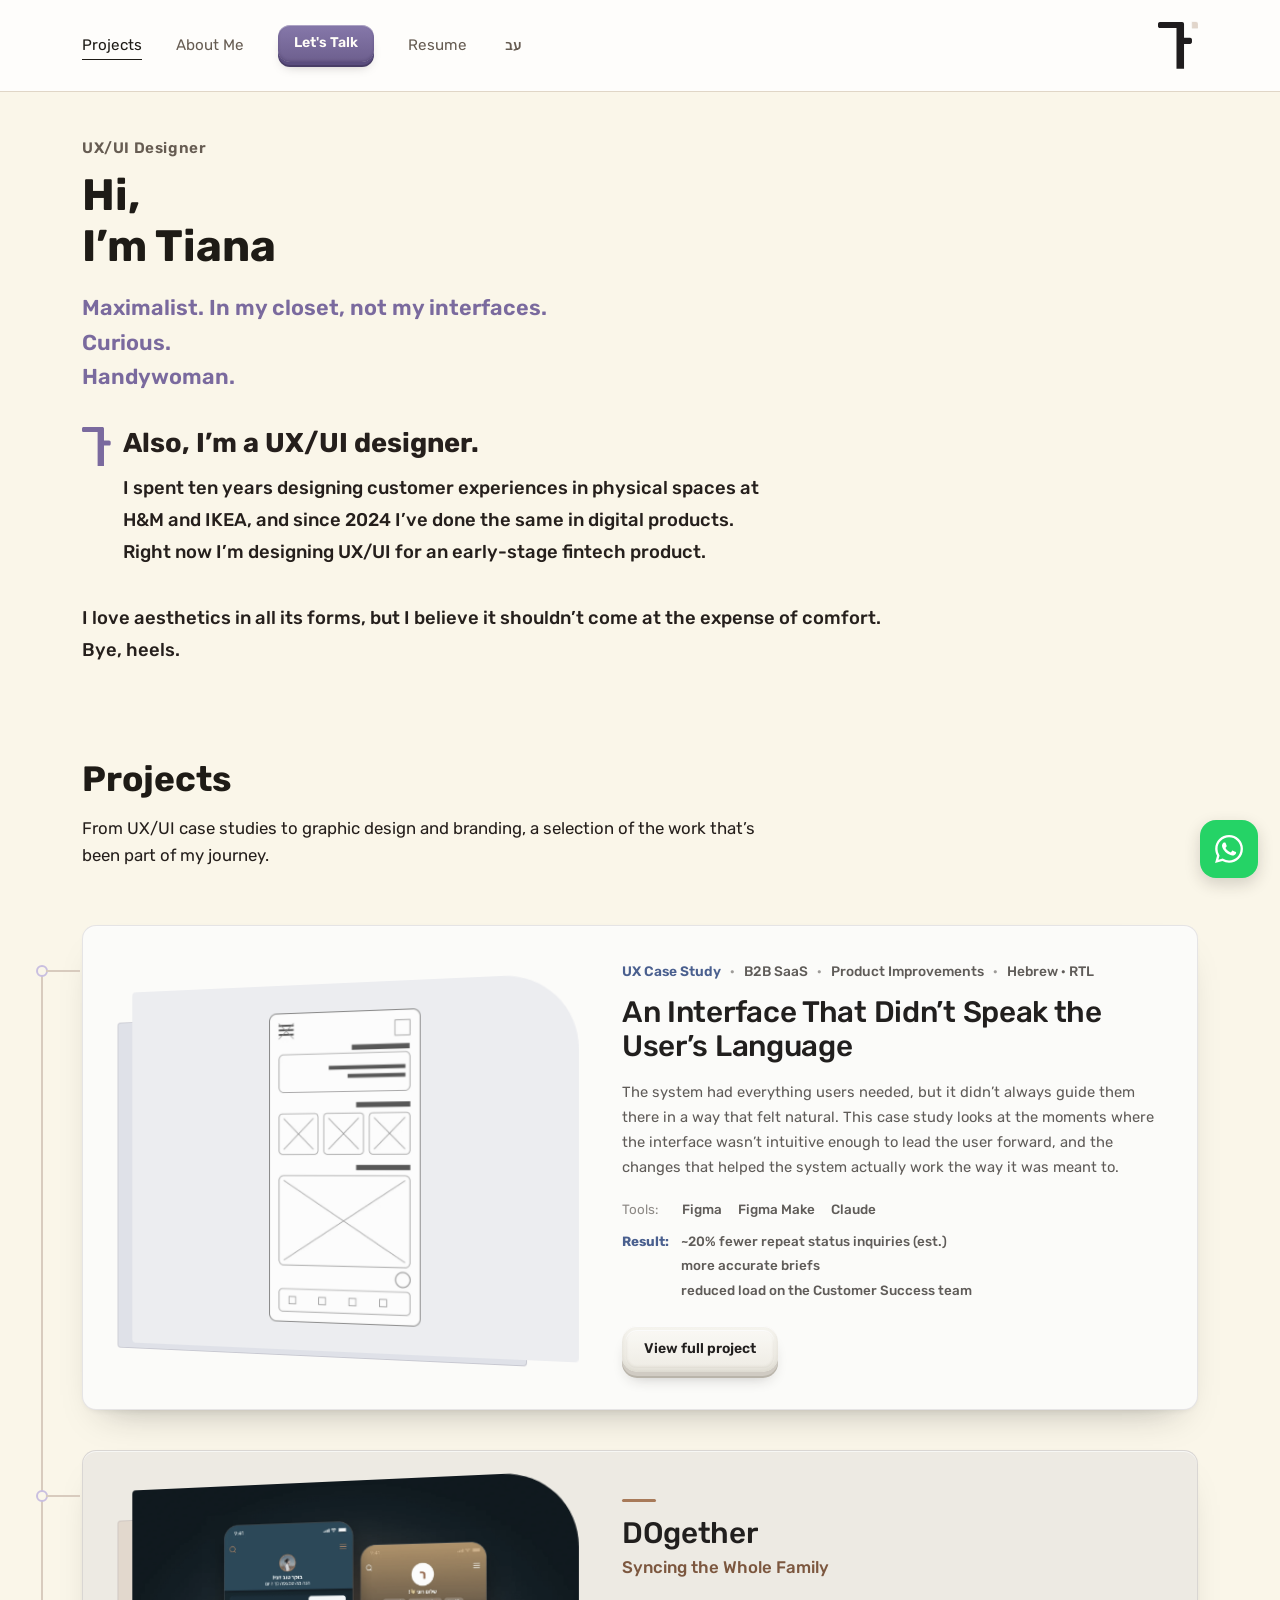
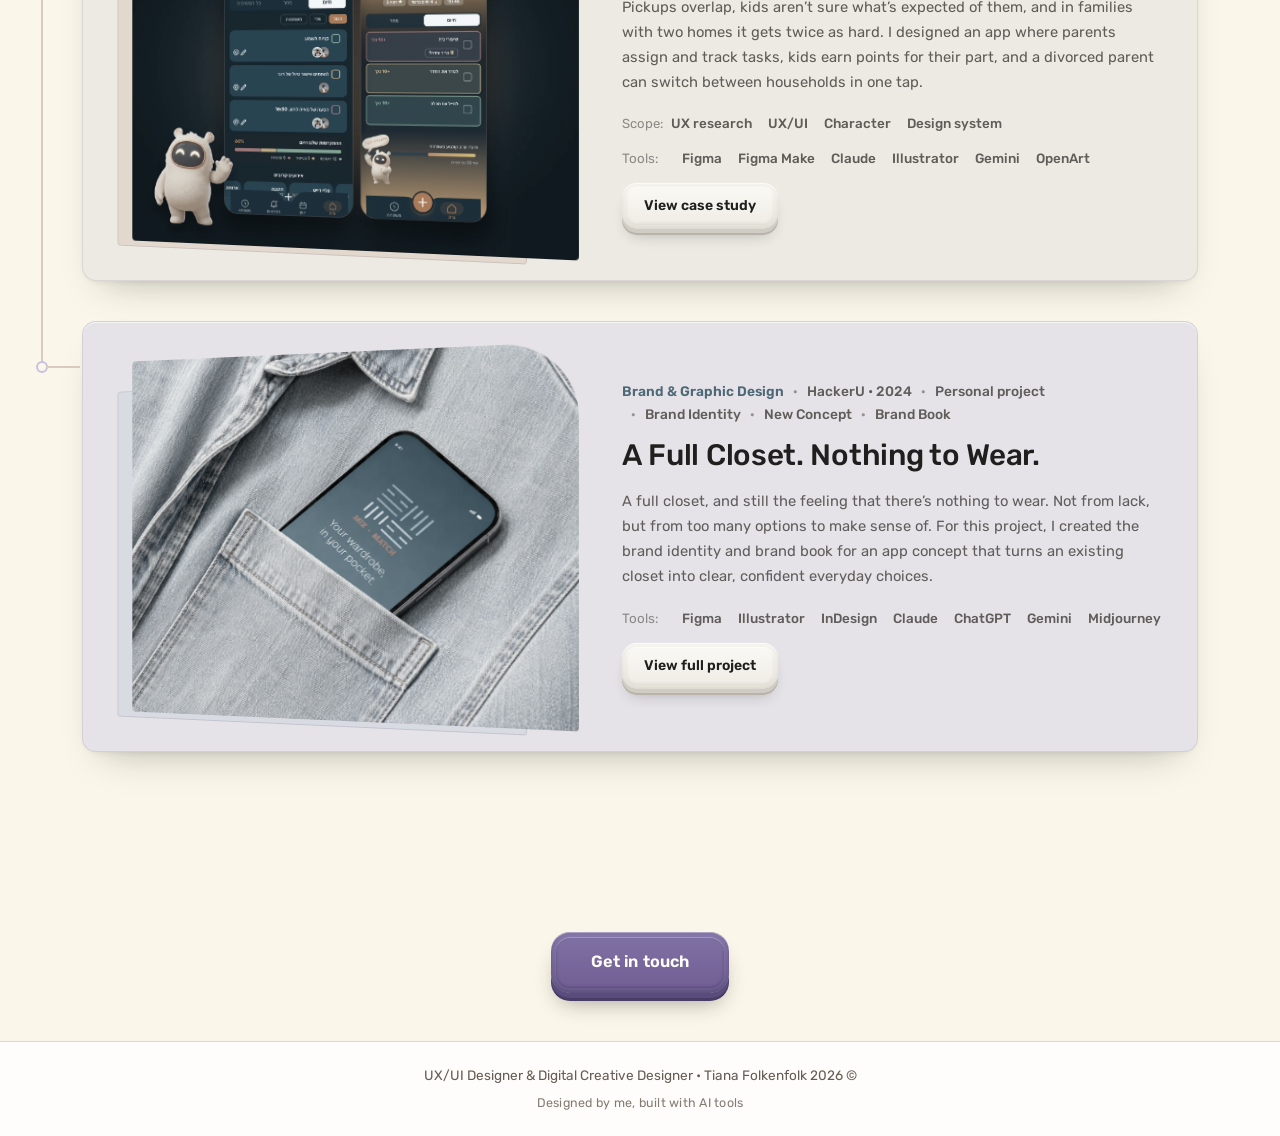
==== commit 7bdb082c: "תיקון של דוגדר" ====
--- a/index.html
+++ b/index.html
@@ -56,16 +56,9 @@
 <main>
   <section class="hero">
     <div class="wrap">
+      <p class="hero-role" data-i18n="hero-role">UX/UI Designer</p>
       <h1 data-i18n="hero-h1">Hi,<br>I’m Tiana</h1>
-      <p class="subline" data-i18n="hero-subline">Maximalist. In my closet, not my interfaces. <br class="subline-break">Curious. <br class="subline-break">Handywoman.<button type="button" class="footnote-ref" data-footnote-trigger="handywoman">*</button></p>
-      <div class="footnote-popup" id="footnote-popup-handywoman">
-        <div class="footnote-popup-inner">
-          <div class="footnote-popup-card">
-            <button type="button" class="footnote-popup-close" data-i18n-aria="trivia-close-aria" aria-label="Close">&times;</button>
-            <div class="footnote-popup-text" data-i18n="footnote-handywoman"><span class="footnote-asterisk">*</span> Handywoman: a fully independent woman who knows exactly how to call her husband for help, all by herself.</div>
-          </div>
-        </div>
-      </div>
+      <p class="subline" data-i18n="hero-subline">Maximalist. In my closet, not my interfaces. <br class="subline-break">Curious. <br class="subline-break">Handywoman.</p>
       <div class="hero-lede-block">
         <svg class="hero-detail-mark" viewBox="0 0 90 124" aria-hidden="true" focusable="false"><g fill="#7A6A9E"><path d="M0,5C0,2.24,2.24,0,5,0h49c2.76,0,5,2.24,5,5v6c0,2.76-2.24,5-5,5H5c-2.76,0-5-2.24-5-5v-6Z"/><path d="M49,0h15c2.76,0,5,2.24,5,5v119h-20V0Z"/><path d="M59,47c0-2.76,2.24-5,5-5h21c2.76,0,5,2.24,5,5v6c0,2.76-2.24,5-5,5h-21c-2.76,0-5-2.24-5-5v-6Z"/></g></svg>
         <p class="hero-lede" data-i18n="hero-lede"><span class="lede-lead">Also, I’m a UX/UI designer.</span> I spent ten years designing <span class="hl">customer experiences in physical spaces</span> at H&amp;M and IKEA, and since 2024 I’ve done the same in digital products. Right now I’m designing UX/UI for an early-stage fintech product.</p>
@@ -104,25 +97,22 @@
         </div>
 
         <div class="work-row work-row--dogether reveal">
-          <div class="work-image"><a class="work-image-link" href="work-dogether.html" tabindex="-1" aria-hidden="true"><img src="assets/cover-dogether.webp" alt="Household management app: DOgether" data-i18n-alt="cover-dogether-alt" loading="lazy"></a></div>
-          <div class="work-content">
-            <div class="work-tags work-tags--dogether">
-              <span class="work-tag work-tag--category">UX Case Study</span>
-              <span class="work-tag">Mobile app</span>
-              <span class="work-tag">HackerU • 2024</span>
-              <span class="work-tag" data-i18n="dogether-tag-personal">Personal project</span>
-              <span class="work-tag">Hebrew · RTL</span>
-            </div>
-            <h3 data-i18n="dogether-h3">Syncing the Whole Family</h3>
-            <p class="work-desc" data-i18n="dogether-desc">Activities overlap, a grandparent needs to know who’s picking up whom, and everyone has to stay updated in real time. A kid waiting for homework help isn’t always sure who to ask. For this case study, I designed an app that syncs schedules across the whole family, giving kids an active role too, not just the parents.</p>
+          <div class="work-image"><a class="work-image-link" href="work-dogether.html" tabindex="-1" aria-hidden="true"><img src="assets/cover-dogether.webp" alt="DOgether: the parent and kid home screens with the app's character" data-i18n-alt="cover-dogether-alt" loading="lazy"></a></div>
+          <div class="work-content work-content--plain">
+            <h3 data-i18n="dogether-h3">DOgether</h3>
+            <p class="work-sub" data-i18n="dogether-sub">Syncing the Whole Family</p>
+            <p class="work-desc" data-i18n="dogether-desc">Pickups overlap, kids aren’t sure what’s expected of them, and in families with two homes it gets twice as hard. I designed an app where parents assign and track tasks, kids earn points for their part, and a divorced parent can switch between households in one tap.</p>
+            <div class="work-meta work-meta--results" data-i18n="dogether-scope"><span class="rb-label">Scope:</span><span class="rb-chip">UX research</span><span class="rb-chip">UX/UI</span><span class="rb-chip">Character</span><span class="rb-chip">Design system</span></div>
             <div class="work-tools">
               <span class="work-tools-label" data-i18n="work-tools-label">Tools:</span>
               <span class="tool-pill tool-pill--dogether">Figma</span>
               <span class="tool-pill tool-pill--dogether">Figma Make</span>
               <span class="tool-pill tool-pill--dogether">Claude</span>
               <span class="tool-pill tool-pill--dogether">Illustrator</span>
+              <span class="tool-pill tool-pill--dogether">Gemini</span>
+              <span class="tool-pill tool-pill--dogether">OpenArt</span>
             </div>
-            <a href="work-dogether.html" class="work-btn" data-i18n="work-view-project">View full project</a>
+            <a href="work-dogether.html" class="work-btn" data-i18n="dogether-view">View case study</a>
           </div>
         </div>
 
--- a/css/style.css
+++ b/css/style.css
@@ -3240,3 +3240,22 @@
 /* the closing line: the thought runs on one line, "Bye, heels." stands alone on the next */
 .hero .hero-closing{ max-width: none; }
 .hero-closing .bye{ display: block; }
+
+/* small role line above the home hero title */
+.hero p.hero-role{
+  font-size: .95rem;
+  font-weight: 600;
+  letter-spacing: .04em;
+  color: var(--text-muted);
+  margin-block: 0 10px;
+}
+
+/* project card without a tag row: title, subtitle, description, scope, tools, one link */
+.work-content--plain::before{ content: ""; grid-column: 1 / -1; width: 34px; height: 3px; border-radius: 2px; background: var(--pc); margin-bottom: 14px; }
+.work-content--plain h3{ margin-bottom: 6px; }
+.work-content--plain > .work-sub{ grid-column: 1; margin: 0 0 16px; font-size: 1.05rem; font-weight: 500; line-height: 1.3; color: var(--pi); }
+.work-content--plain > .work-meta--results{ margin-bottom: 12px !important; }
+.work-content--plain > .work-meta--results .rb-label{ font-weight: 400; color: var(--text-faint); font-size: .82rem; }
+.work-row .work-content--plain > .work-meta--results{ display: flex; flex-wrap: wrap; align-items: baseline; column-gap: 16px !important; row-gap: 2px !important; }
+.work-row .work-content--plain > .work-meta--results .rb-label{ margin-inline-end: -8px; }
+.work-row .work-content--plain > .work-meta--results .rb-chip{ display: inline; margin: 0; }
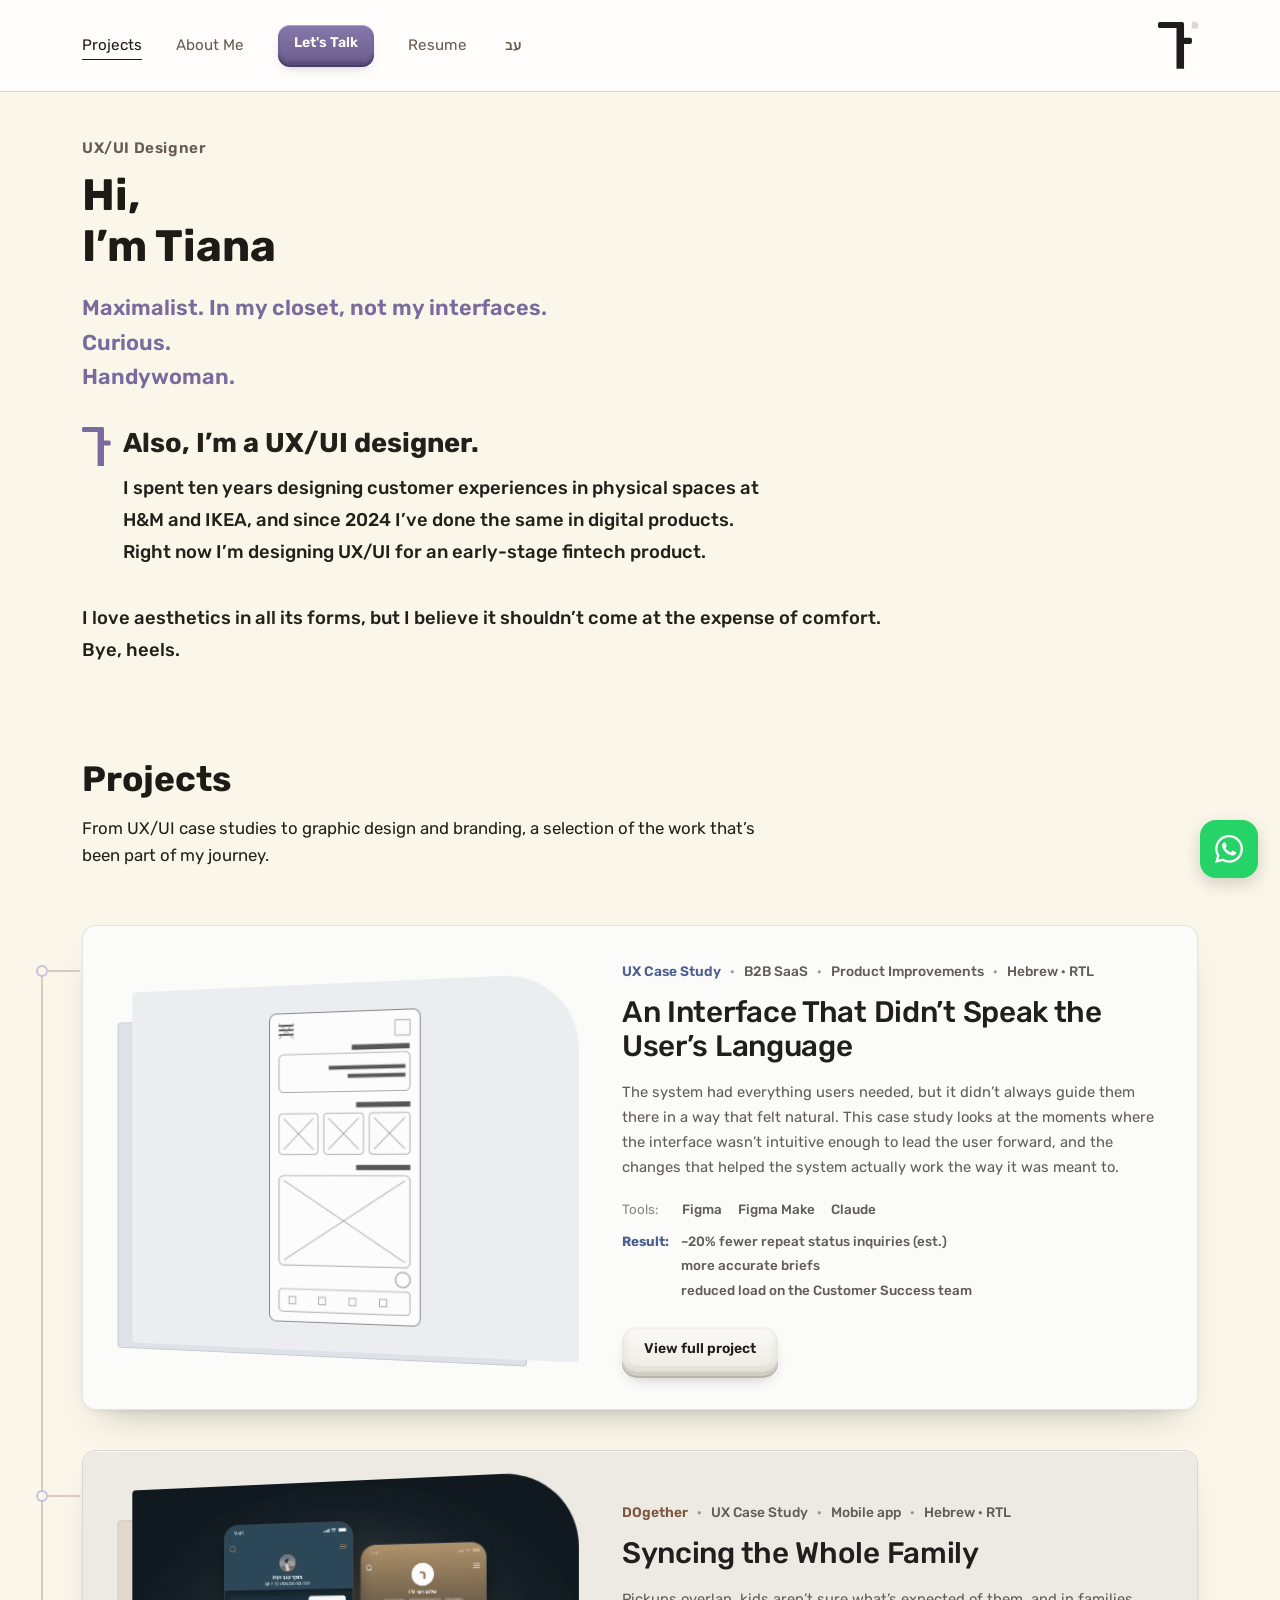
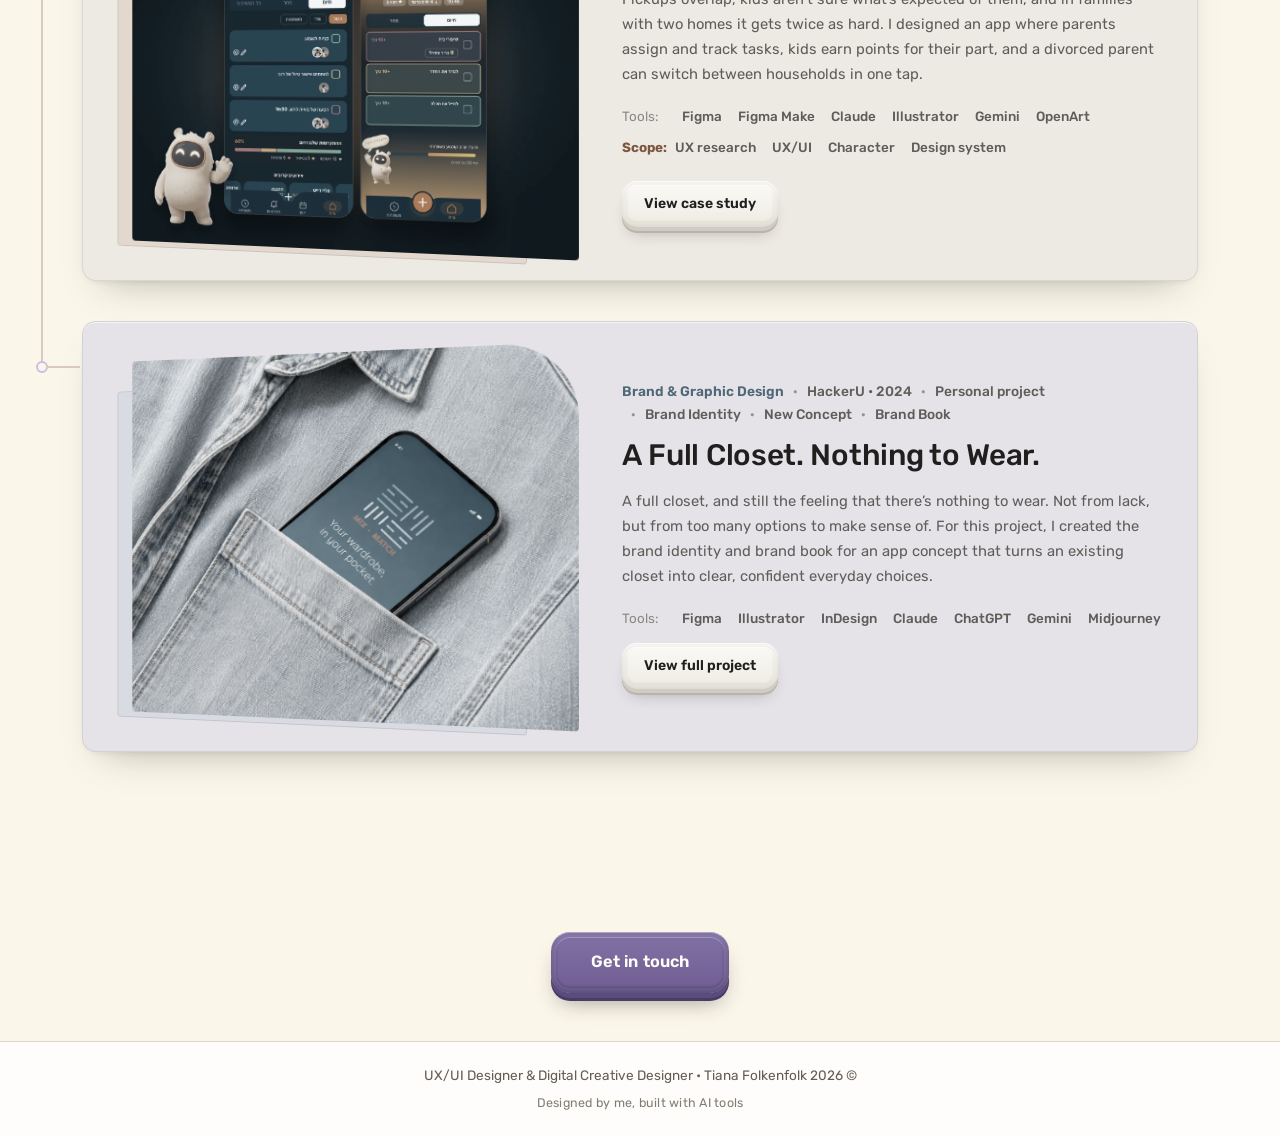
==== commit 80fa0088: "תיקונים קטנים בכרטיס הקייס סטאדי" ====
--- a/index.html
+++ b/index.html
@@ -98,11 +98,15 @@
 
         <div class="work-row work-row--dogether reveal">
           <div class="work-image"><a class="work-image-link" href="work-dogether.html" tabindex="-1" aria-hidden="true"><img src="assets/cover-dogether.webp" alt="DOgether: the parent and kid home screens with the app's character" data-i18n-alt="cover-dogether-alt" loading="lazy"></a></div>
-          <div class="work-content work-content--plain">
-            <h3 data-i18n="dogether-h3">DOgether</h3>
-            <p class="work-sub" data-i18n="dogether-sub">Syncing the Whole Family</p>
+          <div class="work-content">
+            <div class="work-tags work-tags--dogether">
+              <span class="work-tag work-tag--category">DOgether</span>
+              <span class="work-tag">UX Case Study</span>
+              <span class="work-tag">Mobile app</span>
+              <span class="work-tag">Hebrew · RTL</span>
+            </div>
+            <h3 data-i18n="dogether-h3">Syncing the Whole Family</h3>
             <p class="work-desc" data-i18n="dogether-desc">Pickups overlap, kids aren’t sure what’s expected of them, and in families with two homes it gets twice as hard. I designed an app where parents assign and track tasks, kids earn points for their part, and a divorced parent can switch between households in one tap.</p>
-            <div class="work-meta work-meta--results" data-i18n="dogether-scope"><span class="rb-label">Scope:</span><span class="rb-chip">UX research</span><span class="rb-chip">UX/UI</span><span class="rb-chip">Character</span><span class="rb-chip">Design system</span></div>
             <div class="work-tools">
               <span class="work-tools-label" data-i18n="work-tools-label">Tools:</span>
               <span class="tool-pill tool-pill--dogether">Figma</span>
@@ -112,6 +116,7 @@
               <span class="tool-pill tool-pill--dogether">Gemini</span>
               <span class="tool-pill tool-pill--dogether">OpenArt</span>
             </div>
+            <div class="work-meta work-meta--results work-meta--inline" data-i18n="dogether-scope"><span class="rb-label">Scope:</span><span class="rb-chip">UX research</span><span class="rb-chip">UX/UI</span><span class="rb-chip">Character</span><span class="rb-chip">Design system</span></div>
             <a href="work-dogether.html" class="work-btn" data-i18n="dogether-view">View case study</a>
           </div>
         </div>
--- a/css/style.css
+++ b/css/style.css
@@ -3250,12 +3250,7 @@
   margin-block: 0 10px;
 }
 
-/* project card without a tag row: title, subtitle, description, scope, tools, one link */
-.work-content--plain::before{ content: ""; grid-column: 1 / -1; width: 34px; height: 3px; border-radius: 2px; background: var(--pc); margin-bottom: 14px; }
-.work-content--plain h3{ margin-bottom: 6px; }
-.work-content--plain > .work-sub{ grid-column: 1; margin: 0 0 16px; font-size: 1.05rem; font-weight: 500; line-height: 1.3; color: var(--pi); }
-.work-content--plain > .work-meta--results{ margin-bottom: 12px !important; }
-.work-content--plain > .work-meta--results .rb-label{ font-weight: 400; color: var(--text-faint); font-size: .82rem; }
-.work-row .work-content--plain > .work-meta--results{ display: flex; flex-wrap: wrap; align-items: baseline; column-gap: 16px !important; row-gap: 2px !important; }
-.work-row .work-content--plain > .work-meta--results .rb-label{ margin-inline-end: -8px; }
-.work-row .work-content--plain > .work-meta--results .rb-chip{ display: inline; margin: 0; }
+/* scope row: chips on one line, same label colour as the other cards' result row */
+.work-row .work-meta--inline{ display: flex; flex-wrap: wrap; align-items: baseline; column-gap: 16px !important; row-gap: 2px !important; }
+.work-row .work-meta--inline .rb-chip{ display: inline; margin: 0; }
+.work-row .work-meta--inline .rb-label{ margin-inline-end: -8px; }
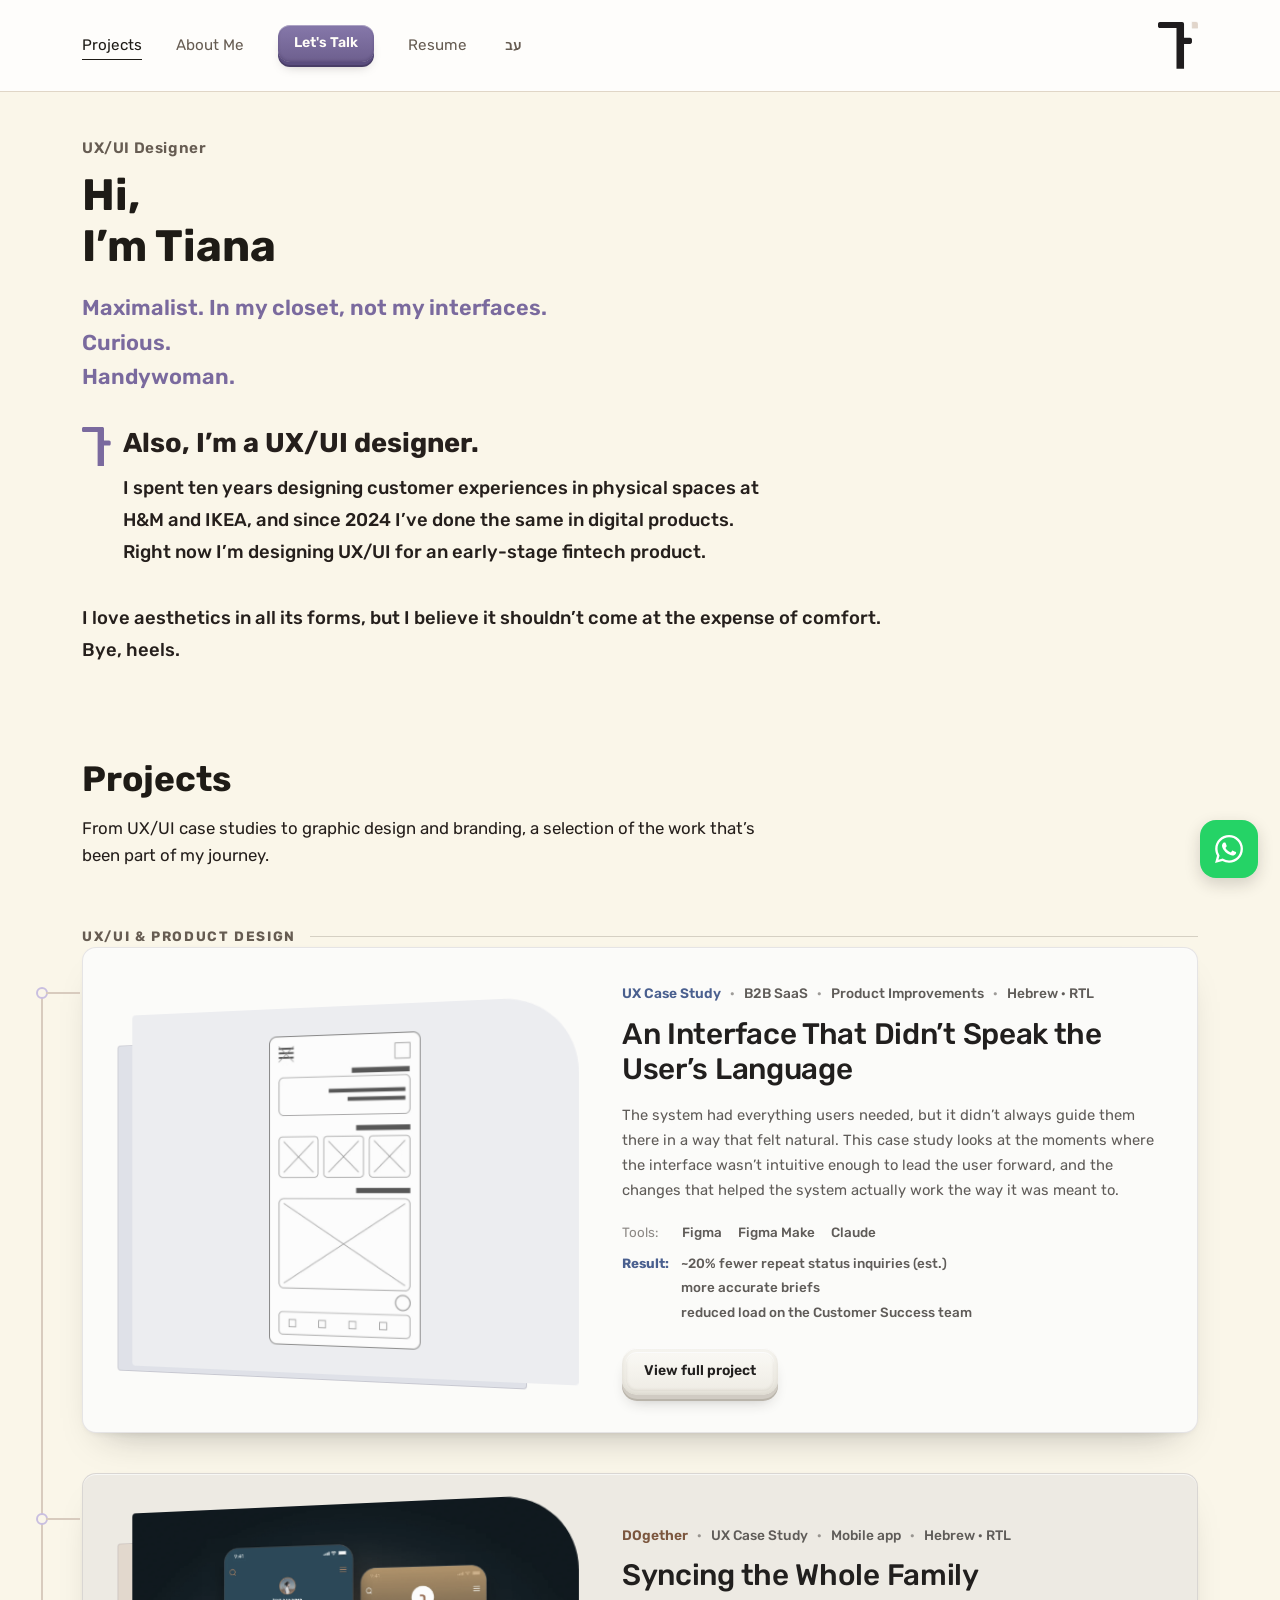
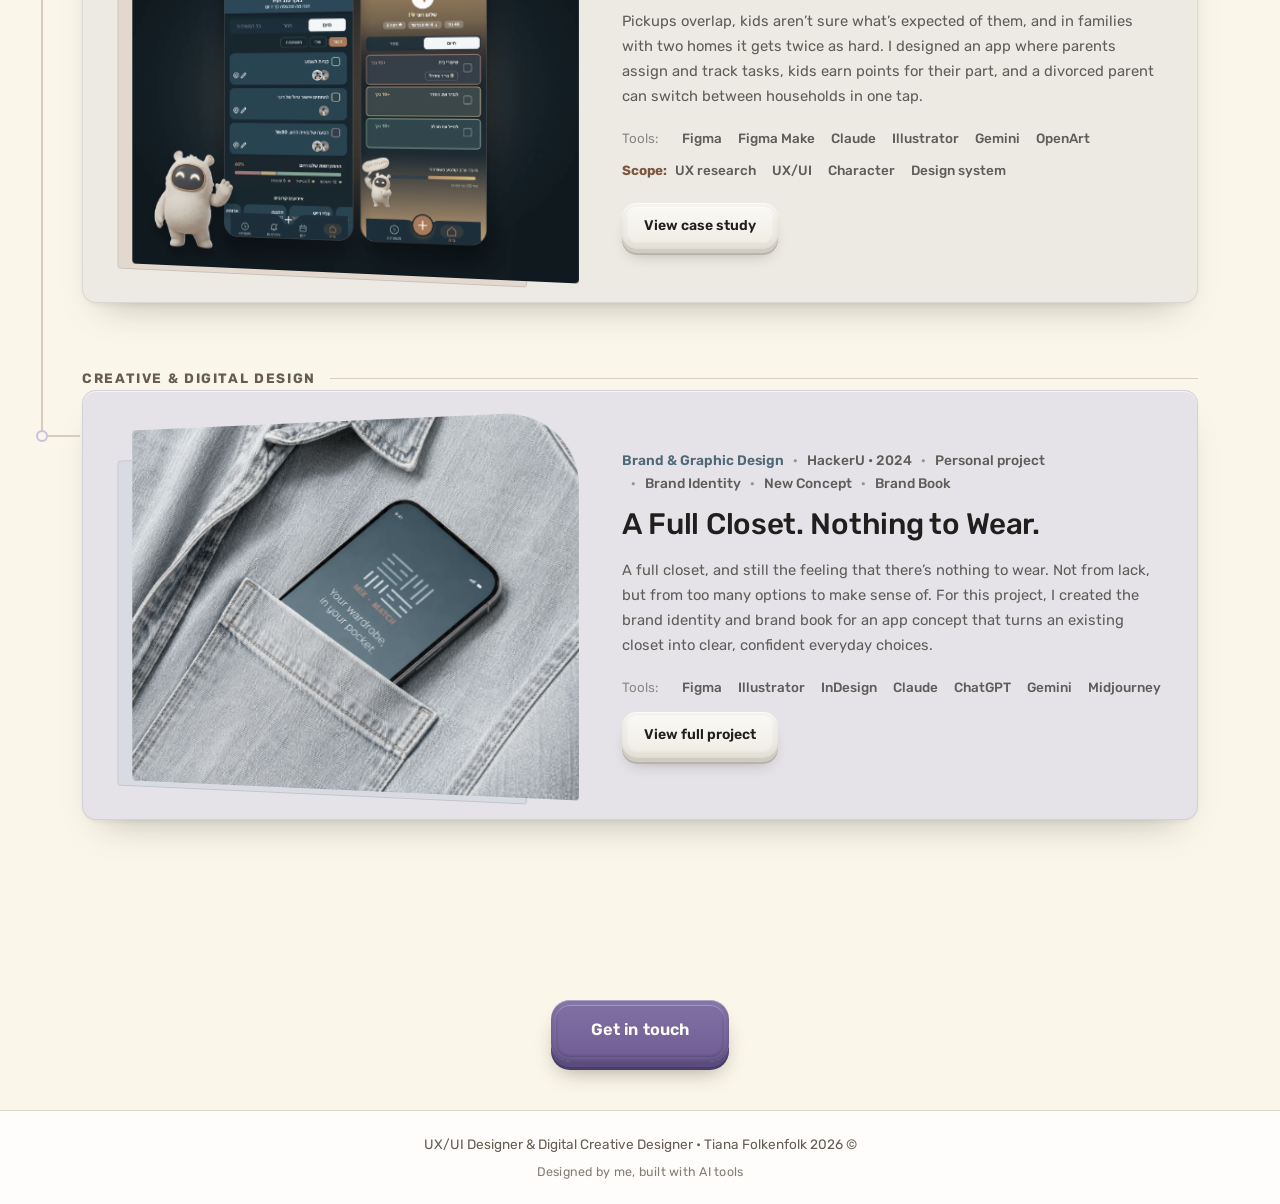
==== commit 8dbe9252: "עדכונים ואנליטיק" ====
--- a/index.html
+++ b/index.html
@@ -74,6 +74,8 @@
 
       <div class="work-list">
 
+        <h3 class="work-group" data-i18n="work-group-ux">UX/UI &amp; Product Design</h3>
+
         <div class="work-row work-row--b2b reveal">
           <div class="work-image"><a class="work-image-link" href="work-b2b.html" tabindex="-1" aria-hidden="true"><img src="assets/cover-b2b-wireframe.webp" alt="Digital marketing platform for B2B" data-i18n-alt="cover-b2b-alt" loading="lazy"></a></div>
           <div class="work-content">
@@ -120,6 +122,8 @@
             <a href="work-dogether.html" class="work-btn" data-i18n="dogether-view">View case study</a>
           </div>
         </div>
+
+        <h3 class="work-group work-group--second" data-i18n="work-group-creative">Creative &amp; Digital Design</h3>
 
         <div class="work-row work-row--mixmatch reveal">
           <div class="work-image"><a class="work-image-link" href="work-mixmatch.html" tabindex="-1" aria-hidden="true"><img src="assets/cover-mixmatch.webp" alt="Mix.Match: brand identity and brand book" data-i18n-alt="cover-mixmatch-alt" loading="lazy"></a></div>
--- a/css/style.css
+++ b/css/style.css
@@ -1983,7 +1983,7 @@
   --ds: 22px; --sh: 1;
 }
 @property --halo{ syntax: '<number>'; inherits: true; initial-value: 0; }
-.flow-dot{ --o1: 0px; --o2: 0px; --o3: calc(var(--ds) * .22 * var(--sh)); --b3: calc(var(--ds) * .3 * var(--sh)); --a3: calc(.16 * var(--sh)); --c1: #cdbfb1; --c2: #b9aa9a; --km: 0; --halo: 0; transition: --halo .6s ease; }
+.flow-dot{ --o1: calc(var(--ds) * .13 * var(--sh)); --o2: calc(var(--ds) * .1 * var(--sh)); --o3: calc(var(--ds) * .3 * var(--sh)); --b3: calc(var(--ds) * .42 * var(--sh)); --a3: calc(.22 * var(--sh)); --c1: #cbbcac; --c2: #b3a291; --km: 0; --halo: 0; transition: --halo .6s ease; }
 .flow-dot.is-key{ transition: opacity .22s ease; }
 .flow-dot-core{
   position: absolute; left: 0; top: 0; display: block;
@@ -1992,14 +1992,21 @@
 }
 .flow-dot-core b{
   position: absolute; inset: 0; border-radius: var(--r-tl, 0) var(--r-tr, 33%) var(--r-br, 0) var(--r-bl, 0); transform: rotate(var(--rot, 0rad));
-  background: radial-gradient(circle at 30% 24%, #fbf5ee 0, #eadfd4 38%, #d6c8ba 100%);
-  box-shadow: inset 1.5px 2px 1px rgba(255,255,255,.85), inset -2px -3px 4px rgba(120,98,78,.32);
+  background: radial-gradient(circle at 30% 22%, #fffaf3 0, #efe5da 34%, #d9ccbe 72%, #c9baaa 100%);
+  box-shadow: inset 1.5px 2px 1px rgba(255,255,255,.95), inset -2px -3.5px 5px rgba(110,88,68,.38), inset 0 -1px 0 rgba(255,255,255,.35);
 }
 /* at the very end the dot turns into the closing key: purple face + inner bevel fade in as it grows */
 .flow-dot-core b::before{ content: ""; position: absolute; inset: 0; border-radius: inherit; background: linear-gradient(180deg, #8678AA, #6D5F8E); opacity: var(--km); }
 .flow-dot-core b::after{ content: ""; position: absolute; inset: calc(5px * var(--km)); border-radius: calc(14px * var(--km)); background: linear-gradient(180deg, #7F70A3, #725F95); box-shadow: 0 1px 0 rgba(255,255,255,.3) inset; opacity: var(--km); }
 .btn.keycap.is-pending{ visibility: hidden; }
 .flow-dot.is-pop .flow-dot-core{ animation: dotPop .6s cubic-bezier(.3,1.4,.4,1); }
+.flow-dot.is-flip-y .flow-dot-core{ animation: dotFlipY .95s cubic-bezier(.45,.05,.3,1); }
+.flow-dot.is-flip-x .flow-dot-core{ animation: dotFlipX .95s cubic-bezier(.45,.05,.3,1); }
+.flow-dot.is-flip-t .flow-dot-core{ animation: dotFlipT 1s cubic-bezier(.45,.05,.3,1); }
+@keyframes dotFlipY{ 0%{ transform: perspective(110px) rotateY(0); } 100%{ transform: perspective(110px) rotateY(360deg); } }
+@keyframes dotFlipX{ 0%{ transform: perspective(110px) rotateX(0) scale(1); } 50%{ transform: perspective(110px) rotateX(180deg) scale(1.1); } 100%{ transform: perspective(110px) rotateX(360deg) scale(1); } }
+@keyframes dotFlipT{ 0%{ transform: perspective(110px) rotateX(0) rotateY(0); } 100%{ transform: perspective(110px) rotateX(-360deg) rotateY(180deg); } }
+@media (prefers-reduced-motion: reduce){ .flow-dot[class*="is-flip"] .flow-dot-core{ animation: none; } }
 @keyframes dotPop{ 0%{ transform: scale(0); } 100%{ transform: scale(1); } }
 .flow-dot.is-land .flow-dot-core{ animation: dotLand .5s cubic-bezier(.3,.7,.3,1); }
 @keyframes dotLand{ 0%{ transform: scale(1,1); } 30%{ transform: scale(1.3,.72); } 62%{ transform: scale(.9,1.12); } 100%{ transform: scale(1,1); } }
@@ -3254,3 +3261,9 @@
 .work-row .work-meta--inline{ display: flex; flex-wrap: wrap; align-items: baseline; column-gap: 16px !important; row-gap: 2px !important; }
 .work-row .work-meta--inline .rb-chip{ display: inline; margin: 0; }
 .work-row .work-meta--inline .rb-label{ margin-inline-end: -8px; }
+
+/* project groups: one small heading per track, sitting close to its own cards */
+.works-section .work-group{ font-size: .85rem; font-weight: 700; letter-spacing: .12em; text-transform: uppercase; color: var(--text-muted); margin: 0 0 -40px; display: flex; align-items: center; gap: 14px; }
+.works-section .work-group::after{ content: ""; flex: 1; height: 1px; background: currentColor; opacity: .25; }
+.works-section .work-group--second{ margin-top: 24px; }
+@media (max-width: 760px){ .works-section .work-group{ margin-bottom: -28px; } }
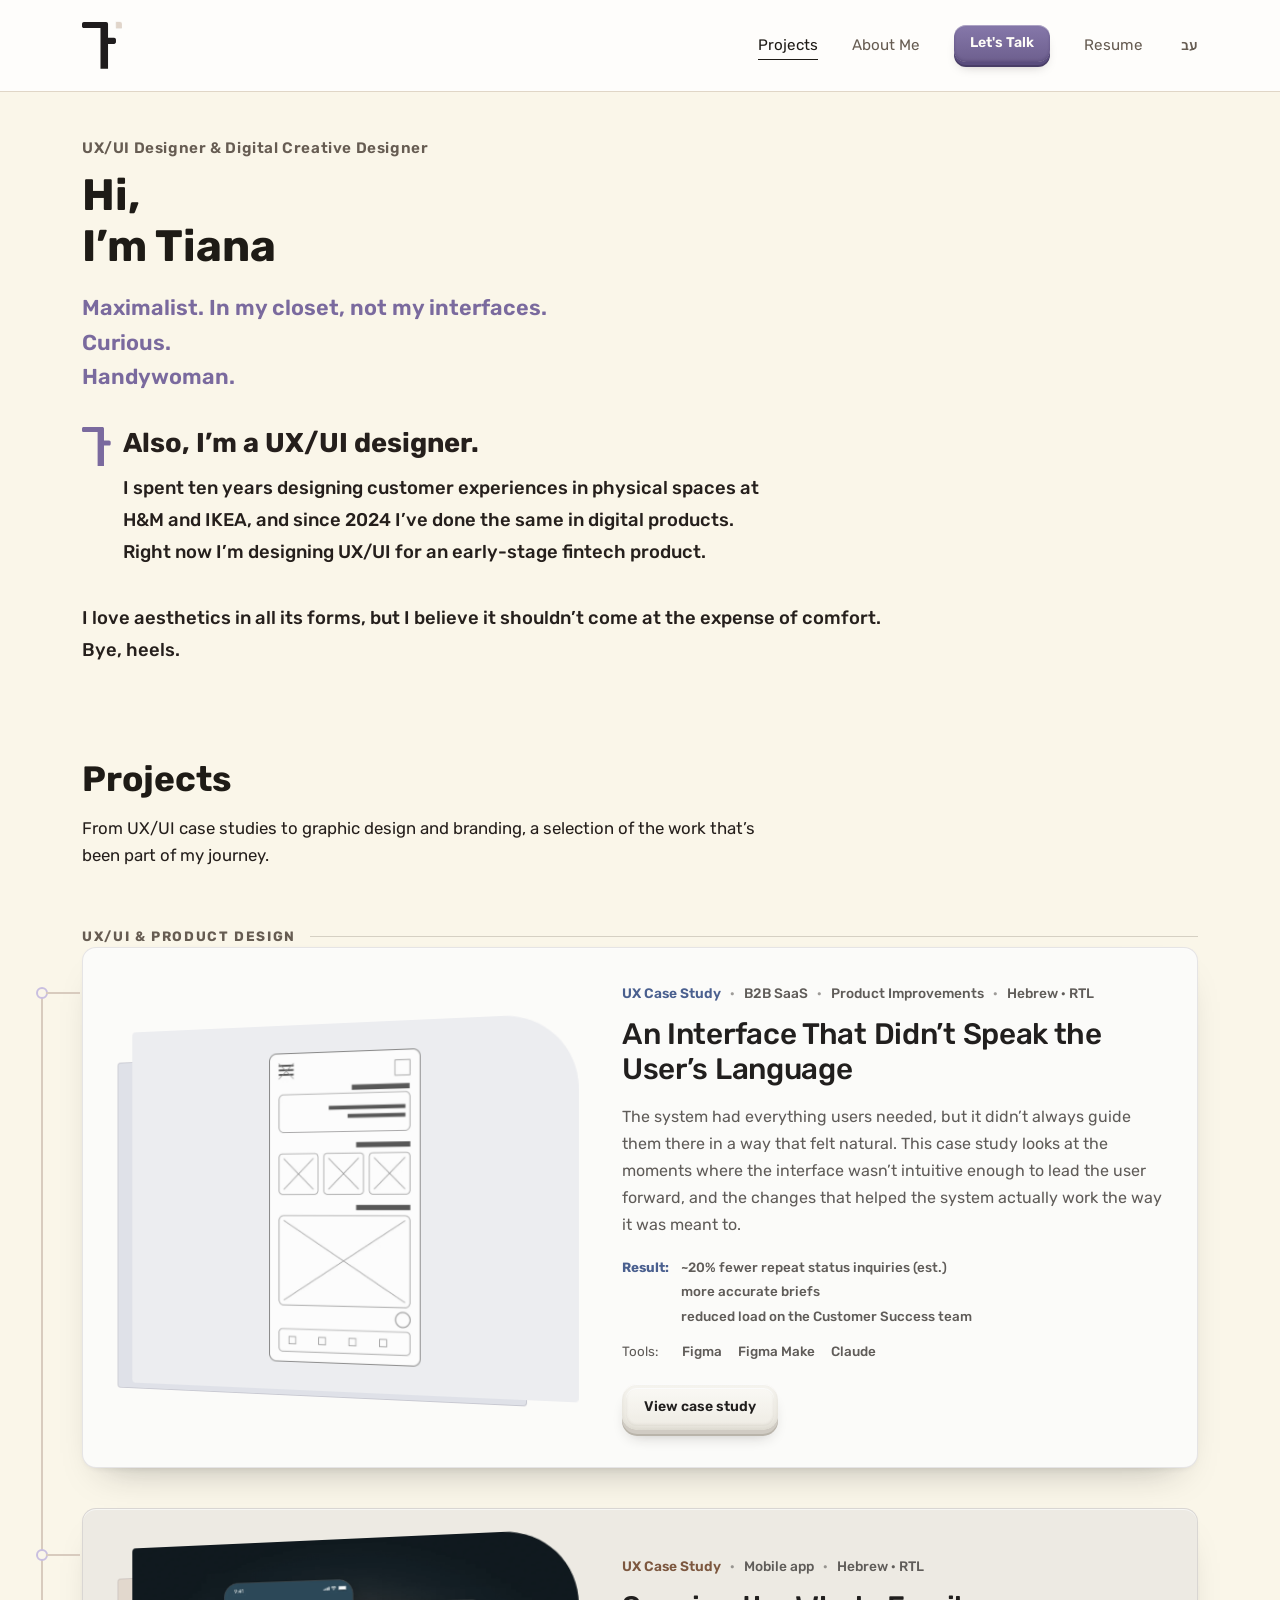
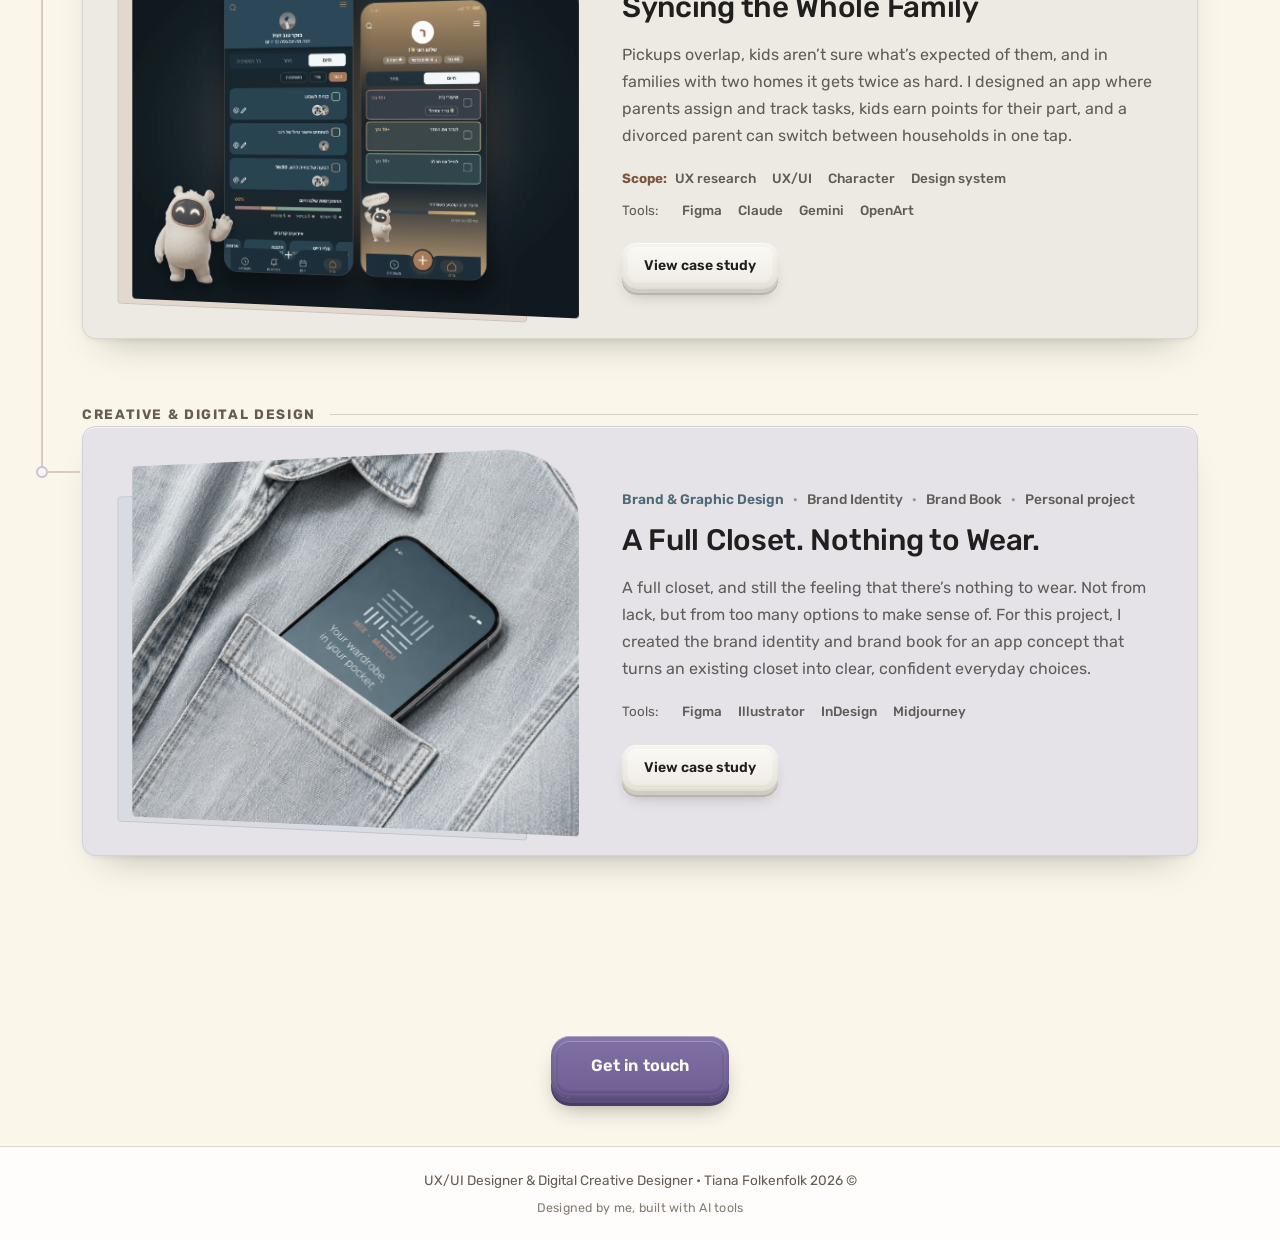
==== commit 81d180ec: "דיוקים" ====
--- a/index.html
+++ b/index.html
@@ -6,13 +6,13 @@
 <script src="js/analytics.js"></script>
 <meta charset="UTF-8">
 <meta name="viewport" content="width=device-width, initial-scale=1.0">
-<title>Tiana Folkenfolk | UX/UI &amp; Digital Creative Designer</title>
+<title>Tiana Folkenfolk | UX/UI Designer &amp; Digital Creative Designer</title>
 <meta name="description" content="UX/UI designer turning user behavior and visual hierarchy into simple, effective digital experiences.">
 <link rel="icon" type="image/png" sizes="32x32" href="assets/favicon-32.png">
 <meta property="og:type" content="website">
 <meta property="og:site_name" content="Tiana Folkenfolk">
 <meta property="og:url" content="https://tianaf-portfolio.vercel.app/">
-<meta property="og:title" content="Tiana Folkenfolk | UX/UI &amp; Digital Creative Designer">
+<meta property="og:title" content="Tiana Folkenfolk | UX/UI Designer &amp; Digital Creative Designer">
 <meta property="og:description" content="UX/UI designer turning user behavior and visual hierarchy into simple, effective digital experiences.">
 <meta property="og:image" content="https://tianaf-portfolio.vercel.app/assets/og-image.png">
 <meta property="og:image:width" content="1200">
@@ -20,7 +20,7 @@
 <meta property="og:locale" content="en_US">
 <meta property="og:locale:alternate" content="he_IL">
 <meta name="twitter:card" content="summary_large_image">
-<meta name="twitter:title" content="Tiana Folkenfolk | UX/UI &amp; Digital Creative Designer">
+<meta name="twitter:title" content="Tiana Folkenfolk | UX/UI Designer &amp; Digital Creative Designer">
 <meta name="twitter:description" content="UX/UI designer turning user behavior and visual hierarchy into simple, effective digital experiences.">
 <meta name="twitter:image" content="https://tianaf-portfolio.vercel.app/assets/og-image.png">
 <link rel="preconnect" href="https://fonts.googleapis.com">
@@ -56,7 +56,7 @@
 <main>
   <section class="hero">
     <div class="wrap">
-      <p class="hero-role" data-i18n="hero-role">UX/UI Designer</p>
+      <p class="hero-role" data-i18n="hero-role">UX/UI Designer &amp; Digital Creative Designer</p>
       <h1 data-i18n="hero-h1">Hi,<br>I’m Tiana</h1>
       <p class="subline" data-i18n="hero-subline">Maximalist. In my closet, not my interfaces. <br class="subline-break">Curious. <br class="subline-break">Handywoman.</p>
       <div class="hero-lede-block">
@@ -87,14 +87,14 @@
             </div>
             <h3 data-i18n="b2b-h3">An Interface That Didn’t Speak the User’s Language</h3>
             <p class="work-desc" data-i18n="b2b-desc">The system had everything users needed, but it didn’t always guide them there in a way that felt natural. This case study looks at the moments where the interface wasn’t intuitive enough to lead the user forward, and the changes that helped the system actually work the way it was meant to.</p>
+            <div class="work-meta work-meta--results" data-i18n="b2b-meta"><span class="rb-label">Result:</span><span class="rb-chip">~20% fewer repeat status inquiries (est.)</span><span class="rb-chip">more accurate briefs</span><span class="rb-chip">reduced load on the Customer Success team</span></div>
             <div class="work-tools">
               <span class="work-tools-label" data-i18n="work-tools-label">Tools:</span>
               <span class="tool-pill tool-pill--b2b">Figma</span>
               <span class="tool-pill tool-pill--b2b">Figma Make</span>
               <span class="tool-pill tool-pill--b2b">Claude</span>
             </div>
-            <div class="work-meta work-meta--results" data-i18n="b2b-meta"><span class="rb-label">Result:</span><span class="rb-chip">~20% fewer repeat status inquiries (est.)</span><span class="rb-chip">more accurate briefs</span><span class="rb-chip">reduced load on the Customer Success team</span></div>
-            <a href="work-b2b.html" class="work-btn" data-i18n="work-view-project">View full project</a>
+            <a href="work-b2b.html" class="work-btn" data-i18n="work-view-project">View case study</a>
           </div>
         </div>
 
@@ -102,24 +102,21 @@
           <div class="work-image"><a class="work-image-link" href="work-dogether.html" tabindex="-1" aria-hidden="true"><img src="assets/cover-dogether.webp" alt="DOgether: the parent and kid home screens with the app's character" data-i18n-alt="cover-dogether-alt" loading="lazy"></a></div>
           <div class="work-content">
             <div class="work-tags work-tags--dogether">
-              <span class="work-tag work-tag--category">DOgether</span>
-              <span class="work-tag">UX Case Study</span>
+              <span class="work-tag work-tag--category">UX Case Study</span>
               <span class="work-tag">Mobile app</span>
               <span class="work-tag">Hebrew · RTL</span>
             </div>
             <h3 data-i18n="dogether-h3">Syncing the Whole Family</h3>
             <p class="work-desc" data-i18n="dogether-desc">Pickups overlap, kids aren’t sure what’s expected of them, and in families with two homes it gets twice as hard. I designed an app where parents assign and track tasks, kids earn points for their part, and a divorced parent can switch between households in one tap.</p>
+            <div class="work-meta work-meta--results work-meta--inline" data-i18n="dogether-scope"><span class="rb-label">Scope:</span><span class="rb-chip">UX research</span><span class="rb-chip">UX/UI</span><span class="rb-chip">Character</span><span class="rb-chip">Design system</span></div>
             <div class="work-tools">
               <span class="work-tools-label" data-i18n="work-tools-label">Tools:</span>
               <span class="tool-pill tool-pill--dogether">Figma</span>
-              <span class="tool-pill tool-pill--dogether">Figma Make</span>
               <span class="tool-pill tool-pill--dogether">Claude</span>
-              <span class="tool-pill tool-pill--dogether">Illustrator</span>
               <span class="tool-pill tool-pill--dogether">Gemini</span>
               <span class="tool-pill tool-pill--dogether">OpenArt</span>
             </div>
-            <div class="work-meta work-meta--results work-meta--inline" data-i18n="dogether-scope"><span class="rb-label">Scope:</span><span class="rb-chip">UX research</span><span class="rb-chip">UX/UI</span><span class="rb-chip">Character</span><span class="rb-chip">Design system</span></div>
-            <a href="work-dogether.html" class="work-btn" data-i18n="dogether-view">View case study</a>
+            <a href="work-dogether.html" class="work-btn" data-i18n="work-view-project">View case study</a>
           </div>
         </div>
 
@@ -130,11 +127,9 @@
           <div class="work-content">
             <div class="work-tags work-tags--mixmatch">
               <span class="work-tag work-tag--category">Brand &amp; Graphic Design</span>
-              <span class="work-tag">HackerU • 2024</span>
+              <span class="work-tag">Brand Identity</span>
+              <span class="work-tag">Brand Book</span>
               <span class="work-tag" data-i18n="mixmatch-tag-personal">Personal project</span>
-              <span class="work-tag">Brand Identity</span>
-              <span class="work-tag">New Concept</span>
-              <span class="work-tag">Brand Book</span>
             </div>
             <h3 data-i18n="mixmatch-h3">A Full Closet. Nothing to Wear.</h3>
             <p class="work-desc" data-i18n="mixmatch-desc">A full closet, and still the feeling that there’s nothing to wear. Not from lack, but from too many options to make sense of. For this project, I created the brand identity and brand book for an app concept that turns an existing closet into clear, confident everyday choices.</p>
@@ -143,12 +138,9 @@
               <span class="tool-pill tool-pill--mixmatch">Figma</span>
               <span class="tool-pill tool-pill--mixmatch">Illustrator</span>
               <span class="tool-pill tool-pill--mixmatch">InDesign</span>
-              <span class="tool-pill tool-pill--mixmatch">Claude</span>
-              <span class="tool-pill tool-pill--mixmatch">ChatGPT</span>
-              <span class="tool-pill tool-pill--mixmatch">Gemini</span>
               <span class="tool-pill tool-pill--mixmatch">Midjourney</span>
             </div>
-            <a href="work-mixmatch.html" class="work-btn" data-i18n="work-view-project">View full project</a>
+            <a href="work-mixmatch.html" class="work-btn" data-i18n="work-view-project">View case study</a>
           </div>
         </div>
 
@@ -175,10 +167,6 @@
   </a>
 </div>
 
-<a href="https://wa.me/972525218873" target="_blank" rel="noopener" class="whatsapp-fab" data-i18n-aria="whatsapp-aria" aria-label="Send a WhatsApp message">
-  <svg viewBox="0 0 24 24"><path d="M17.472 14.382c-.297-.149-1.758-.867-2.03-.967-.273-.099-.471-.148-.67.15-.197.297-.767.966-.94 1.164-.173.199-.347.223-.644.075-.298-.15-1.255-.463-2.39-1.475-.883-.788-1.48-1.761-1.653-2.059-.173-.297-.018-.458.13-.606.134-.133.298-.347.446-.52.149-.174.198-.298.298-.497.099-.198.05-.371-.025-.52-.075-.149-.669-1.612-.916-2.207-.242-.579-.487-.5-.669-.51-.173-.008-.371-.01-.57-.01-.198 0-.52.074-.792.372-.272.297-1.04 1.016-1.04 2.479 0 1.462 1.065 2.875 1.213 3.074.149.198 2.096 3.2 5.077 4.487.709.306 1.262.489 1.694.625.712.227 1.36.195 1.871.118.571-.085 1.758-.719 2.006-1.413.248-.694.248-1.289.173-1.413-.074-.124-.272-.198-.57-.347m-5.421 7.403h-.004a9.87 9.87 0 01-5.031-1.378l-.361-.214-3.741.982.998-3.648-.235-.374a9.86 9.86 0 01-1.51-5.26c.001-5.45 4.436-9.884 9.888-9.884 2.64 0 5.122 1.03 6.988 2.898a9.825 9.825 0 012.893 6.994c-.003 5.45-4.437 9.884-9.885 9.884m8.413-18.297A11.815 11.815 0 0012.05 0C5.495 0 .16 5.335.157 11.892c0 2.096.547 4.142 1.588 5.945L.057 24l6.305-1.654a11.882 11.882 0 005.683 1.448h.005c6.554 0 11.89-5.335 11.893-11.893a11.821 11.821 0 00-3.48-8.413"/></svg>
-</a>
-
 <script src="js/i18n-data.js"></script>
 <script src="js/i18n.js"></script>
 <script src="js/main.js"></script>
--- a/css/style.css
+++ b/css/style.css
@@ -1202,7 +1202,7 @@
 
 .work-desc{
   color: var(--text-muted);
-  font-size: .92rem;
+  font-size: 1rem;
   line-height:1.8;
   margin-bottom: 14px;
 }
@@ -1222,7 +1222,7 @@
 }
 
 .work-tools-label{
-  color: var(--text-faint);
+  color: var(--text-muted);
   font-size: .82rem;
   margin-inline-end: 2px;
 }
@@ -1921,7 +1921,7 @@
   box-shadow: 0 1px 0 rgba(255,255,255,.35) inset, 0 -2px 5px rgba(30,20,60,.25) inset, 0 1px 0 var(--key-side), 0 2px 0 var(--key-deep), 0 6px 10px -6px rgba(37,31,28,.4);
 }
 
-/* =====================================================================
+/* ==============================================================
    About flow: the logo's dot sets off a chain reaction (hero), then rolls
    down the page opening each stack. Shapes come from the site's own language:
    keycaps, pills, paper cards, the three pastel rails.
@@ -2334,7 +2334,7 @@
 .work-row--dogether .work-image img{ object-position: 50% 42%; }
 .work-row .work-tag{ font-size: .75rem; }
 .work-row .work-tools-label, .work-row .tool-pill, .work-row .rb-label, .work-row .rb-chip{ font-size: .84rem; }
-.work-content > .work-desc{ font-size: .94rem; line-height: 1.75; }
+.work-content > .work-desc{ font-size: 1rem; line-height: 1.75; }
 .work-row .work-btn{ font-size: .875rem; }
 .work-content > .work-tags{ margin-bottom: 18px; }
 .work-content h3{ margin-bottom: 22px; }
@@ -2406,7 +2406,7 @@
 .lh-bh{ position: absolute; left: -1px; right: -1px; bottom: 0; height: 3px; border-radius: 2px; z-index: 5; pointer-events: none; opacity: 0;
   background: linear-gradient(90deg, rgba(183,166,226,0), #B7A6E2 10%, #7A6A9E 50%, #B7A6E2 90%, rgba(183,166,226,0)); box-shadow: 0 0 12px 3px rgba(183,166,226,.8); }
 
-/* =====================================================================
+/* ==============================================================
    One key language across the site: cream keys (secondary / icons), purple keys (primary)
    ===================================================================== */
 .btn.keycap.keycap--cream{
@@ -2781,7 +2781,7 @@
 .lh-note{ font-size: 14.5px; line-height: 1.3; padding: 7px 11px; min-width: 112px; border-radius: 0 9px 0 0; border-inline-start-width: 3px; }
 .lh-note-pin{ width: 9px; height: 9px; margin: -4.5px 0 0 -4.5px; border-radius: 0 34% 0 0; }
 
-/* =====================================================================
+/* ==============================================================
    Cards wait, out of sight, until the line brings them in (after the hero); the line goes round each card of a stack in turn and lights it.
    Titles live in ONE place: along the card's side, large - never again as a second title on top.
    ===================================================================== */
@@ -2823,7 +2823,7 @@
   .stk--skills .stk-card{ min-height: 218px; }
 }
 
-/* =====================================================================
+/* ==============================================================
    Contact: the line is the telephone cord. It runs in to the payphone, follows the photo's own cord to the receiver, and the phone rings.
    ===================================================================== */
 .cl-rail{ z-index: 3; }
@@ -2930,7 +2930,7 @@
 .lh-rv.is-match .lh-note:not(.lh-match-note){ opacity: 0; }
 .lh-rv-ring{ box-sizing: border-box; }
 
-/* =====================================================================
+/* ==============================================================
    About stacks: the cards fan out to the side in depth (tilt, gaps, frosted glass), each with its title written normally at the top of its edge.
    Bigger cards, bigger type. On a phone there is no room beside the card, so the cards behind peek out above it, like folder tabs.
    ===================================================================== */
@@ -3109,7 +3109,7 @@
   .stk .stk-card:not(.is-front) .mag-fact-label, .stk .stk-card:not(.is-front) > :is(h2, h3, h4){ opacity: 0 !important; }
 }
 
-/* ======== Projects (home), desktop: the About card look + the dot ride ========
+/* ======== Projects (home), desktop: the About card look + the dot ride =
    Each case is one card (same paper, radius and shadow as the About cards). The cover is a "window" with the site's one big corner,
    tilted a little to the side in perspective, with one plane behind it. The dot comes down the margin and lights each card when it arrives. */
 .work-row .work-tag, .work-row .work-tags--b2b .work-tag, .work-row .work-tags--dogether .work-tag, .work-row .work-tags--mixmatch .work-tag{
@@ -3157,7 +3157,7 @@
 
   .work-content{ padding: 4px 0 0 !important; display: flex !important; flex-direction: column; align-items: flex-start; }
   .work-content h3{ font-size: 1.85rem; line-height: 1.18; margin: 0 0 16px; }
-  .work-content > .work-desc{ margin: 0 0 18px; font-size: .92rem; line-height: 1.7; max-width: none; }
+  .work-content > .work-desc{ margin: 0 0 18px; font-size: 1rem; line-height: 1.7; max-width: none; }
   .work-content > .work-tools{ margin-bottom: 10px !important; }
   .work-row .work-meta--results{ margin: 0 0 18px !important; }
   .work-content > .work-btn{ margin-top: 4px; }
@@ -3267,3 +3267,15 @@
 .works-section .work-group::after{ content: ""; flex: 1; height: 1px; background: currentColor; opacity: .25; }
 .works-section .work-group--second{ margin-top: 24px; }
 @media (max-width: 760px){ .works-section .work-group{ margin-bottom: -28px; } }
+
+/* ---- Project cards: result/scope row now sits above the tools row ---- */
+.work-row .work-content > .work-meta--results{ margin-bottom: 10px !important; }
+.work-row .work-content > .work-tools{ margin-bottom: 18px !important; }
+
+/* ---- Header: logo sits at the start of the reading direction (left in English, right in Hebrew) ---- */
+.nav .brand{ order: -1; }
+
+/* ---- Mobile menu button: 44x44 touch target, icon stays aligned to the page edge ---- */
+@media (max-width: 860px){
+  .menu-toggle{ display: inline-flex; align-items: center; justify-content: center; min-width: 44px; min-height: 44px; padding: 0; margin-inline-end: -10px; order: 0; }
+}
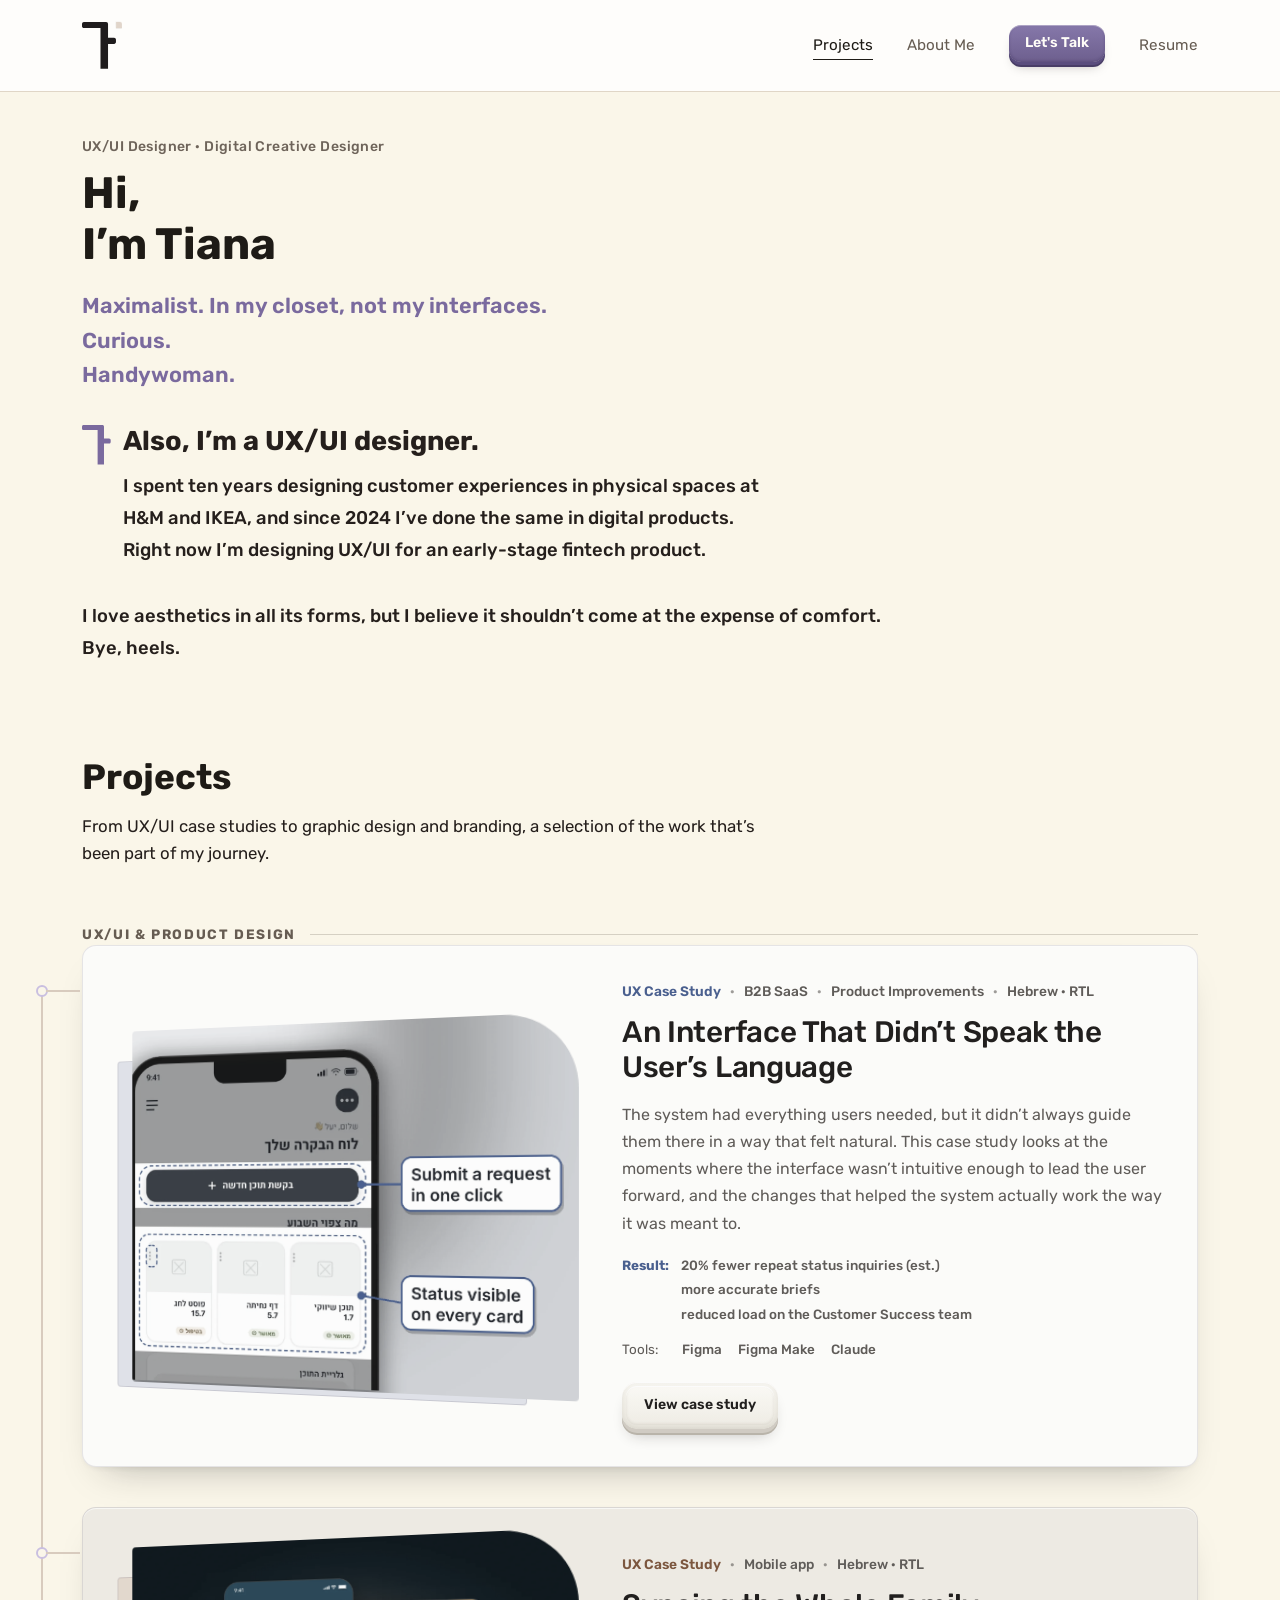
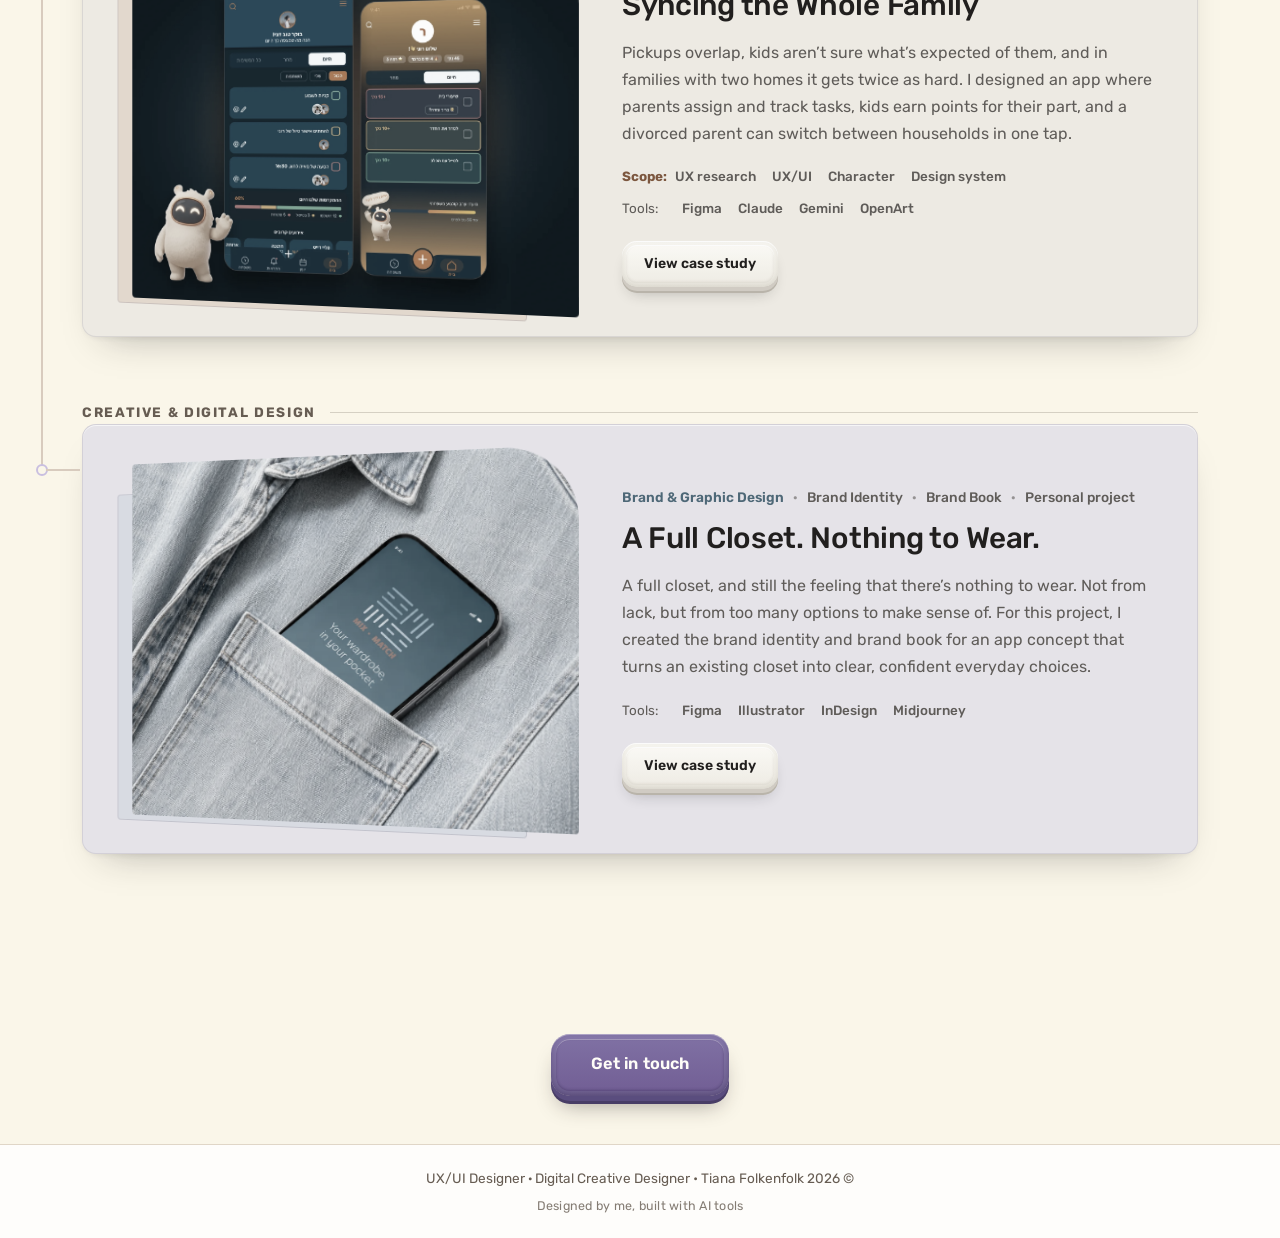
==== commit c8364a3a: "שינוי פונט, הסתרת גרסה בעברית" ====
--- a/index.html
+++ b/index.html
@@ -56,7 +56,7 @@
 <main>
   <section class="hero">
     <div class="wrap">
-      <p class="hero-role" data-i18n="hero-role">UX/UI Designer &amp; Digital Creative Designer</p>
+      <p class="hero-role" data-i18n="hero-role">UX/UI Designer · Digital Creative Designer</p>
       <h1 data-i18n="hero-h1">Hi,<br>I’m Tiana</h1>
       <p class="subline" data-i18n="hero-subline">Maximalist. In my closet, not my interfaces. <br class="subline-break">Curious. <br class="subline-break">Handywoman.</p>
       <div class="hero-lede-block">
@@ -87,7 +87,7 @@
             </div>
             <h3 data-i18n="b2b-h3">An Interface That Didn’t Speak the User’s Language</h3>
             <p class="work-desc" data-i18n="b2b-desc">The system had everything users needed, but it didn’t always guide them there in a way that felt natural. This case study looks at the moments where the interface wasn’t intuitive enough to lead the user forward, and the changes that helped the system actually work the way it was meant to.</p>
-            <div class="work-meta work-meta--results" data-i18n="b2b-meta"><span class="rb-label">Result:</span><span class="rb-chip">~20% fewer repeat status inquiries (est.)</span><span class="rb-chip">more accurate briefs</span><span class="rb-chip">reduced load on the Customer Success team</span></div>
+            <div class="work-meta work-meta--results" data-i18n="b2b-meta"><span class="rb-label">Result:</span><span class="rb-chip">20% fewer repeat status inquiries (est.)</span><span class="rb-chip">more accurate briefs</span><span class="rb-chip">reduced load on the Customer Success team</span></div>
             <div class="work-tools">
               <span class="work-tools-label" data-i18n="work-tools-label">Tools:</span>
               <span class="tool-pill tool-pill--b2b">Figma</span>
@@ -156,7 +156,7 @@
 </main>
 
 <footer>
-  <div class="wrap" data-i18n="footer-text">UX/UI Designer &amp; Digital Creative Designer • Tiana Folkenfolk 2026 ©</div>
+  <div class="wrap" data-i18n="footer-text">UX/UI Designer · Digital Creative Designer • Tiana Folkenfolk 2026 ©</div>
   <div class="wrap footer-credit" data-i18n="footer-credit">Designed by me, built with AI tools</div>
 </footer>
 
--- a/css/style.css
+++ b/css/style.css
@@ -809,7 +809,7 @@
 .lang-en .lh-role{ white-space: nowrap; }
 .lh-T .lh-head{
   position: absolute; inset-inline: 22px; bottom: 22px; margin: 0; max-width: none; text-align: start;
-  color: #251f1c; font-family: 'Bodoni Moda', 'Rubik', serif; font-weight: 500;
+  color: #251f1c; font-family: 'Fraunces', 'Rubik', serif; font-variation-settings: "SOFT" 100, "WONK" 0; font-weight: 500;
   font-size: 23px; line-height: 1.18; letter-spacing: -.01em; opacity: 0;
 }
 .lh-T .lh-head em{ display: inline-block; font-style: italic; font-weight: 600; color: #7A6A9E; }
@@ -832,7 +832,7 @@
 .mag-body .mag-quote{
   border-top: 1px solid rgba(122,106,158,.4); border-bottom: 1px solid rgba(122,106,158,.4);
   padding: 22px 0; margin: 0 0 36px;
-  font-family: 'Bodoni Moda', 'Rubik', serif; font-style: italic; font-weight: 500;
+  font-family: 'Fraunces', 'Rubik', serif; font-variation-settings: "SOFT" 100, "WONK" 0; font-style: italic; font-weight: 500;
   font-size: clamp(19px, 2.4vw, 25px); line-height: 1.45; color: var(--text); max-width: 62ch;
   text-align: start;
   opacity: 0; transform: translateY(16px);
@@ -1056,7 +1056,7 @@
 
 .card h3,
 .card h2{
-  font-family: 'Bodoni Moda', 'Rubik', serif;
+  font-family: 'Fraunces', 'Rubik', serif; font-variation-settings: "SOFT" 100, "WONK" 0;
   font-size: 1.05rem;
   font-weight: 500;
   margin-bottom: 9px;
@@ -2060,7 +2060,7 @@
   display: flex; align-items: flex-start; justify-content: center; padding-top: 14px;
   background: transparent; border-radius: 13px 0 0 13px;
   writing-mode: vertical-rl; transform: rotate(180deg);
-  font-family: 'Bodoni Moda', 'Rubik', serif; font-size: .95rem; font-weight: 500; letter-spacing: .01em; color: #4b3f6b; white-space: nowrap; line-height: 1;
+  font-family: 'Fraunces', 'Rubik', serif; font-variation-settings: "SOFT" 100, "WONK" 0; font-size: .95rem; font-weight: 500; letter-spacing: .01em; color: #4b3f6b; white-space: nowrap; line-height: 1;
   transition: opacity .35s ease; pointer-events: none;
 }
 [dir="rtl"] .stk-spine{ border-radius: 0 13px 13px 0; transform: none; }
@@ -2199,7 +2199,7 @@
 
 /* one voice for every card title: the "Background / Digital Shift" labels use the same serif as the other card titles and as the spine, so the title doesn't change typeface when a card comes forward */
 .stk--story .mag-fact-label{
-  font-family: 'Bodoni Moda', 'Rubik', serif; font-size: 1.05rem; font-weight: 500;
+  font-family: 'Fraunces', 'Rubik', serif; font-variation-settings: "SOFT" 100, "WONK" 0; font-size: 1.05rem; font-weight: 500;
   letter-spacing: normal; text-transform: none; color: var(--text, #251f1c); margin: 0 0 9px;
 }
 
@@ -2655,7 +2655,7 @@
 /* text beside the layer that is being printed (written with it, then it settles into the cards below) */
 .lh-bgtext{ position: absolute; inset: 0; pointer-events: none; z-index: 2; }
 .lh-bgb{ position: absolute; left: 0; top: 0; width: clamp(140px, 42vw, 230px); opacity: 0; will-change: transform, opacity, clip-path; text-align: start; }
-.lh-bgb-t{ font-family: 'Bodoni Moda', 'Rubik', serif; font-weight: 500; font-size: clamp(28px, 7.6vw, 40px); line-height: 1.05; letter-spacing: -.01em; color: #4b3f6b; margin-bottom: 6px; padding-top: 2px; }
+.lh-bgb-t{ font-family: 'Fraunces', 'Rubik', serif; font-variation-settings: "SOFT" 100, "WONK" 0; font-weight: 500; font-size: clamp(28px, 7.6vw, 40px); line-height: 1.05; letter-spacing: -.01em; color: #4b3f6b; margin-bottom: 6px; padding-top: 2px; }
 .lh-bgb-b{ font-size: .9rem; line-height: 1.5; color: #251f1c; font-weight: 500; }
 .lh-bgb-b--big{ font-size: .88rem; }
 .lh-bgb-b strong{ color: #6D5F8E; font-weight: 700; }
@@ -2699,7 +2699,7 @@
 .mag-fact--quote .mag-fact-label{ margin-bottom: 0; }
 .mag-fact-lead{ margin: 0; font-size: .88rem; line-height: 1.65; color: var(--text-muted); text-align: start; }
 .mag-fact-quote{
-  margin: 0; font-family: 'Bodoni Moda', 'Rubik', serif; font-style: italic; font-weight: 500;
+  margin: 0; font-family: 'Fraunces', 'Rubik', serif; font-variation-settings: "SOFT" 100, "WONK" 0; font-style: italic; font-weight: 500;
   font-size: clamp(1.1rem, 2.1vw, 1.38rem); line-height: 1.4; color: var(--text); text-align: start;
 }
 .mag-fact-quote strong{ color: #7A6A9E; font-weight: 700; font-style: normal; }
@@ -2766,7 +2766,7 @@
 .lh-T .lh-head{ display: none; }
 .page-hero h1.lh-title, .lh-title{
   margin: 6px auto 16px; max-width: 22em; text-align: center;
-  font-family: 'Bodoni Moda', 'Rubik', serif; font-weight: 500; font-size: clamp(1.55rem, 3.1vw, 2.15rem); line-height: 1.22; letter-spacing: -.01em; color: #251f1c;
+  font-family: 'Fraunces', 'Rubik', serif; font-variation-settings: "SOFT" 100, "WONK" 0; font-weight: 500; font-size: clamp(1.45rem, 2.9vw, 2rem); line-height: 1.22; letter-spacing: -.01em; color: #251f1c;
 }
 .lh-title em{ font-style: normal; font-weight: inherit; color: #7A6A9E; }   /* the new pair is picked out by colour only, no italic */
 /* the headline is always two lines, the break after the comma; each line stays on one line and the type scales down to fit */
@@ -3250,10 +3250,10 @@
 
 /* small role line above the home hero title */
 .hero p.hero-role{
-  font-size: .95rem;
-  font-weight: 600;
-  letter-spacing: .04em;
-  color: var(--text-muted);
+  font-size: .875rem;
+  font-weight: 500;
+  letter-spacing: .03em;
+  color: #6e645a;
   margin-block: 0 10px;
 }
 
@@ -3279,3 +3279,12 @@
 @media (max-width: 860px){
   .menu-toggle{ display: inline-flex; align-items: center; justify-content: center; min-width: 44px; min-height: 44px; padding: 0; margin-inline-end: -10px; order: 0; }
 }
+
+/* B2B now has a full-bleed cover like the other projects: fill the stage, no padding or backing colour */
+.work-row--b2b .work-image img{ object-fit: cover !important; padding: 0 !important; background: none !important; }
+
+/* the headline serif is a little wider than the old one: let it wrap on narrow phones */
+@media (max-width: 520px){ .lh-title{ white-space: normal; } }
+
+/* Hebrew version is paused: hide the language toggle (see HEBREW_ENABLED in js/i18n.js) */
+html.he-off .lang-toggle, html.he-off li:has(> .lang-toggle){ display: none !important; }
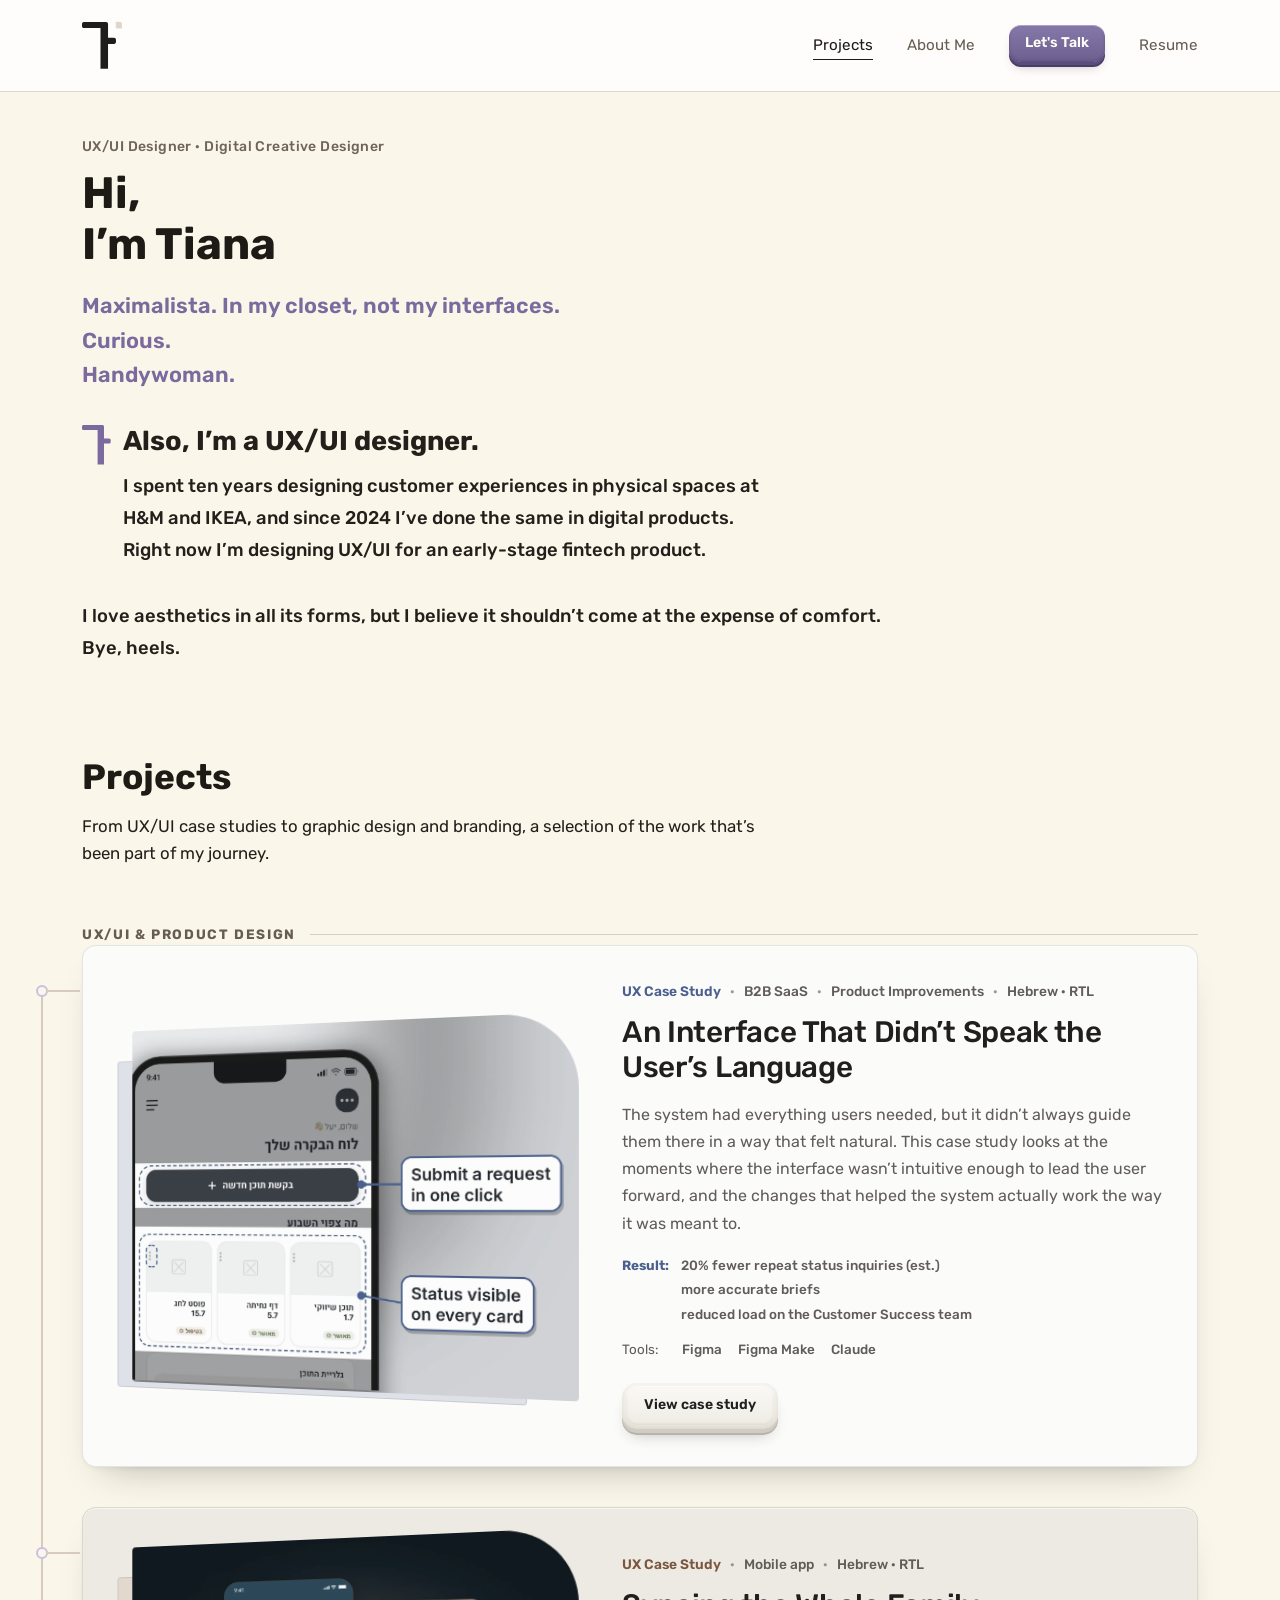
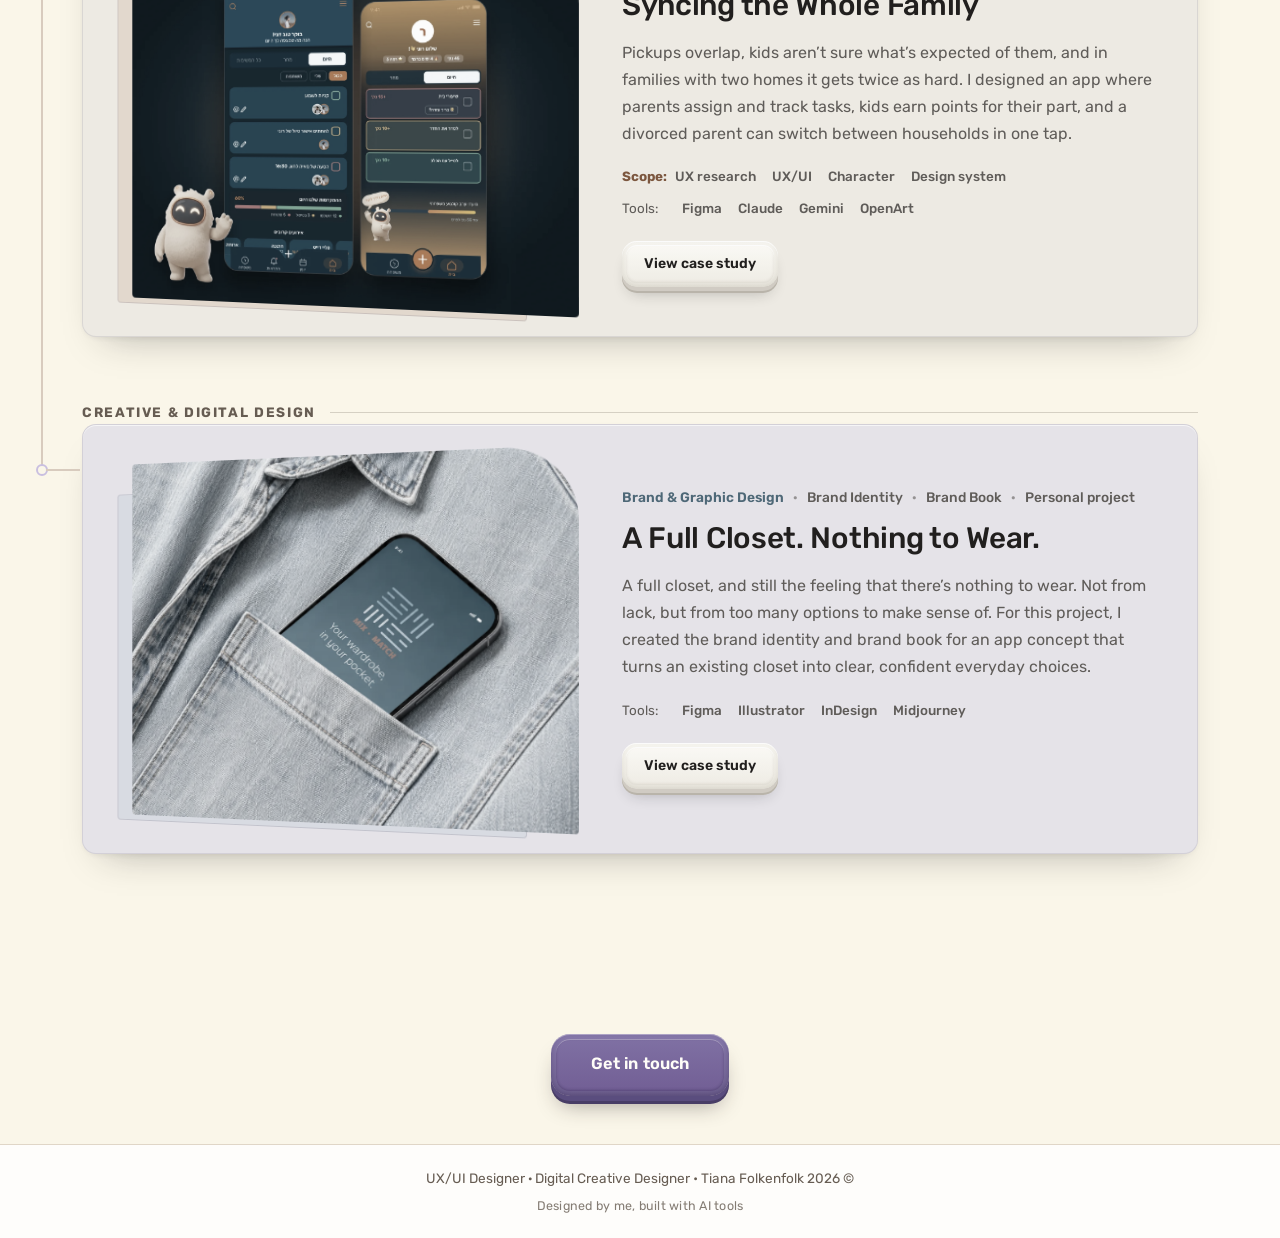
==== commit e3df4453: "מקסימליסטה" ====
--- a/index.html
+++ b/index.html
@@ -58,7 +58,7 @@
     <div class="wrap">
       <p class="hero-role" data-i18n="hero-role">UX/UI Designer · Digital Creative Designer</p>
       <h1 data-i18n="hero-h1">Hi,<br>I’m Tiana</h1>
-      <p class="subline" data-i18n="hero-subline">Maximalist. In my closet, not my interfaces. <br class="subline-break">Curious. <br class="subline-break">Handywoman.</p>
+      <p class="subline" data-i18n="hero-subline">Maximalista. In my closet, not my interfaces. <br class="subline-break">Curious. <br class="subline-break">Handywoman.</p>
       <div class="hero-lede-block">
         <svg class="hero-detail-mark" viewBox="0 0 90 124" aria-hidden="true" focusable="false"><g fill="#7A6A9E"><path d="M0,5C0,2.24,2.24,0,5,0h49c2.76,0,5,2.24,5,5v6c0,2.76-2.24,5-5,5H5c-2.76,0-5-2.24-5-5v-6Z"/><path d="M49,0h15c2.76,0,5,2.24,5,5v119h-20V0Z"/><path d="M59,47c0-2.76,2.24-5,5-5h21c2.76,0,5,2.24,5,5v6c0,2.76-2.24,5-5,5h-21c-2.76,0-5-2.24-5-5v-6Z"/></g></svg>
         <p class="hero-lede" data-i18n="hero-lede"><span class="lede-lead">Also, I’m a UX/UI designer.</span> I spent ten years designing <span class="hl">customer experiences in physical spaces</span> at H&amp;M and IKEA, and since 2024 I’ve done the same in digital products. Right now I’m designing UX/UI for an early-stage fintech product.</p>
--- a/css/style.css
+++ b/css/style.css
@@ -809,10 +809,10 @@
 .lang-en .lh-role{ white-space: nowrap; }
 .lh-T .lh-head{
   position: absolute; inset-inline: 22px; bottom: 22px; margin: 0; max-width: none; text-align: start;
-  color: #251f1c; font-family: 'Fraunces', 'Rubik', serif; font-variation-settings: "SOFT" 100, "WONK" 0; font-weight: 500;
+  color: #251f1c; font-family: 'Manrope', 'Rubik', sans-serif; font-weight: 600;
   font-size: 23px; line-height: 1.18; letter-spacing: -.01em; opacity: 0;
 }
-.lh-T .lh-head em{ display: inline-block; font-style: italic; font-weight: 600; color: #7A6A9E; }
+.lh-T .lh-head em{ display: inline-block; font-style: normal; font-weight: 700; color: #7A6A9E; }
 
 /* before JS runs the stage stays empty (the portrait must not flash at the start of the animation); about.html's <noscript> shows it when there is no JS */
 .lh:not(.lh-ready) .lh-rig{ opacity: 0; }
@@ -832,7 +832,7 @@
 .mag-body .mag-quote{
   border-top: 1px solid rgba(122,106,158,.4); border-bottom: 1px solid rgba(122,106,158,.4);
   padding: 22px 0; margin: 0 0 36px;
-  font-family: 'Fraunces', 'Rubik', serif; font-variation-settings: "SOFT" 100, "WONK" 0; font-style: italic; font-weight: 500;
+  font-family: 'Manrope', 'Rubik', sans-serif; font-weight: 600;
   font-size: clamp(19px, 2.4vw, 25px); line-height: 1.45; color: var(--text); max-width: 62ch;
   text-align: start;
   opacity: 0; transform: translateY(16px);
@@ -1056,7 +1056,7 @@
 
 .card h3,
 .card h2{
-  font-family: 'Fraunces', 'Rubik', serif; font-variation-settings: "SOFT" 100, "WONK" 0;
+  font-family: 'Manrope', 'Rubik', sans-serif;
   font-size: 1.05rem;
   font-weight: 500;
   margin-bottom: 9px;
@@ -2060,7 +2060,7 @@
   display: flex; align-items: flex-start; justify-content: center; padding-top: 14px;
   background: transparent; border-radius: 13px 0 0 13px;
   writing-mode: vertical-rl; transform: rotate(180deg);
-  font-family: 'Fraunces', 'Rubik', serif; font-variation-settings: "SOFT" 100, "WONK" 0; font-size: .95rem; font-weight: 500; letter-spacing: .01em; color: #4b3f6b; white-space: nowrap; line-height: 1;
+  font-family: 'Manrope', 'Rubik', sans-serif; font-size: .95rem; font-weight: 600; letter-spacing: .01em; color: #4b3f6b; white-space: nowrap; line-height: 1;
   transition: opacity .35s ease; pointer-events: none;
 }
 [dir="rtl"] .stk-spine{ border-radius: 0 13px 13px 0; transform: none; }
@@ -2199,7 +2199,7 @@
 
 /* one voice for every card title: the "Background / Digital Shift" labels use the same serif as the other card titles and as the spine, so the title doesn't change typeface when a card comes forward */
 .stk--story .mag-fact-label{
-  font-family: 'Fraunces', 'Rubik', serif; font-variation-settings: "SOFT" 100, "WONK" 0; font-size: 1.05rem; font-weight: 500;
+  font-family: 'Manrope', 'Rubik', sans-serif; font-size: 1.05rem; font-weight: 600;
   letter-spacing: normal; text-transform: none; color: var(--text, #251f1c); margin: 0 0 9px;
 }
 
@@ -2655,7 +2655,7 @@
 /* text beside the layer that is being printed (written with it, then it settles into the cards below) */
 .lh-bgtext{ position: absolute; inset: 0; pointer-events: none; z-index: 2; }
 .lh-bgb{ position: absolute; left: 0; top: 0; width: clamp(140px, 42vw, 230px); opacity: 0; will-change: transform, opacity, clip-path; text-align: start; }
-.lh-bgb-t{ font-family: 'Fraunces', 'Rubik', serif; font-variation-settings: "SOFT" 100, "WONK" 0; font-weight: 500; font-size: clamp(28px, 7.6vw, 40px); line-height: 1.05; letter-spacing: -.01em; color: #4b3f6b; margin-bottom: 6px; padding-top: 2px; }
+.lh-bgb-t{ font-family: 'Manrope', 'Rubik', sans-serif; font-weight: 700; font-size: clamp(28px, 7.6vw, 40px); line-height: 1.05; letter-spacing: -.02em; color: #4b3f6b; margin-bottom: 6px; padding-top: 2px; }
 .lh-bgb-b{ font-size: .9rem; line-height: 1.5; color: #251f1c; font-weight: 500; }
 .lh-bgb-b--big{ font-size: .88rem; }
 .lh-bgb-b strong{ color: #6D5F8E; font-weight: 700; }
@@ -2699,7 +2699,7 @@
 .mag-fact--quote .mag-fact-label{ margin-bottom: 0; }
 .mag-fact-lead{ margin: 0; font-size: .88rem; line-height: 1.65; color: var(--text-muted); text-align: start; }
 .mag-fact-quote{
-  margin: 0; font-family: 'Fraunces', 'Rubik', serif; font-variation-settings: "SOFT" 100, "WONK" 0; font-style: italic; font-weight: 500;
+  margin: 0; font-family: 'Manrope', 'Rubik', sans-serif; font-weight: 600;
   font-size: clamp(1.1rem, 2.1vw, 1.38rem); line-height: 1.4; color: var(--text); text-align: start;
 }
 .mag-fact-quote strong{ color: #7A6A9E; font-weight: 700; font-style: normal; }
@@ -2766,7 +2766,7 @@
 .lh-T .lh-head{ display: none; }
 .page-hero h1.lh-title, .lh-title{
   margin: 6px auto 16px; max-width: 22em; text-align: center;
-  font-family: 'Fraunces', 'Rubik', serif; font-variation-settings: "SOFT" 100, "WONK" 0; font-weight: 500; font-size: clamp(1.45rem, 2.9vw, 2rem); line-height: 1.22; letter-spacing: -.01em; color: #251f1c;
+  font-family: 'Manrope', 'Rubik', sans-serif; font-weight: 700; font-size: clamp(1.45rem, 2.9vw, 2rem); line-height: 1.22; letter-spacing: -.02em; color: #251f1c;
 }
 .lh-title em{ font-style: normal; font-weight: inherit; color: #7A6A9E; }   /* the new pair is picked out by colour only, no italic */
 /* the headline is always two lines, the break after the comma; each line stays on one line and the type scales down to fit */
@@ -3288,3 +3288,6 @@
 
 /* Hebrew version is paused: hide the language toggle (see HEBREW_ENABLED in js/i18n.js) */
 html.he-off .lang-toggle, html.he-off li:has(> .lang-toggle){ display: none !important; }
+
+/* open mobile menu: the hamburger becomes a clear close mark */
+.menu-toggle.is-close{ font-size: 2.3rem; line-height: 1; font-weight: 300; }
